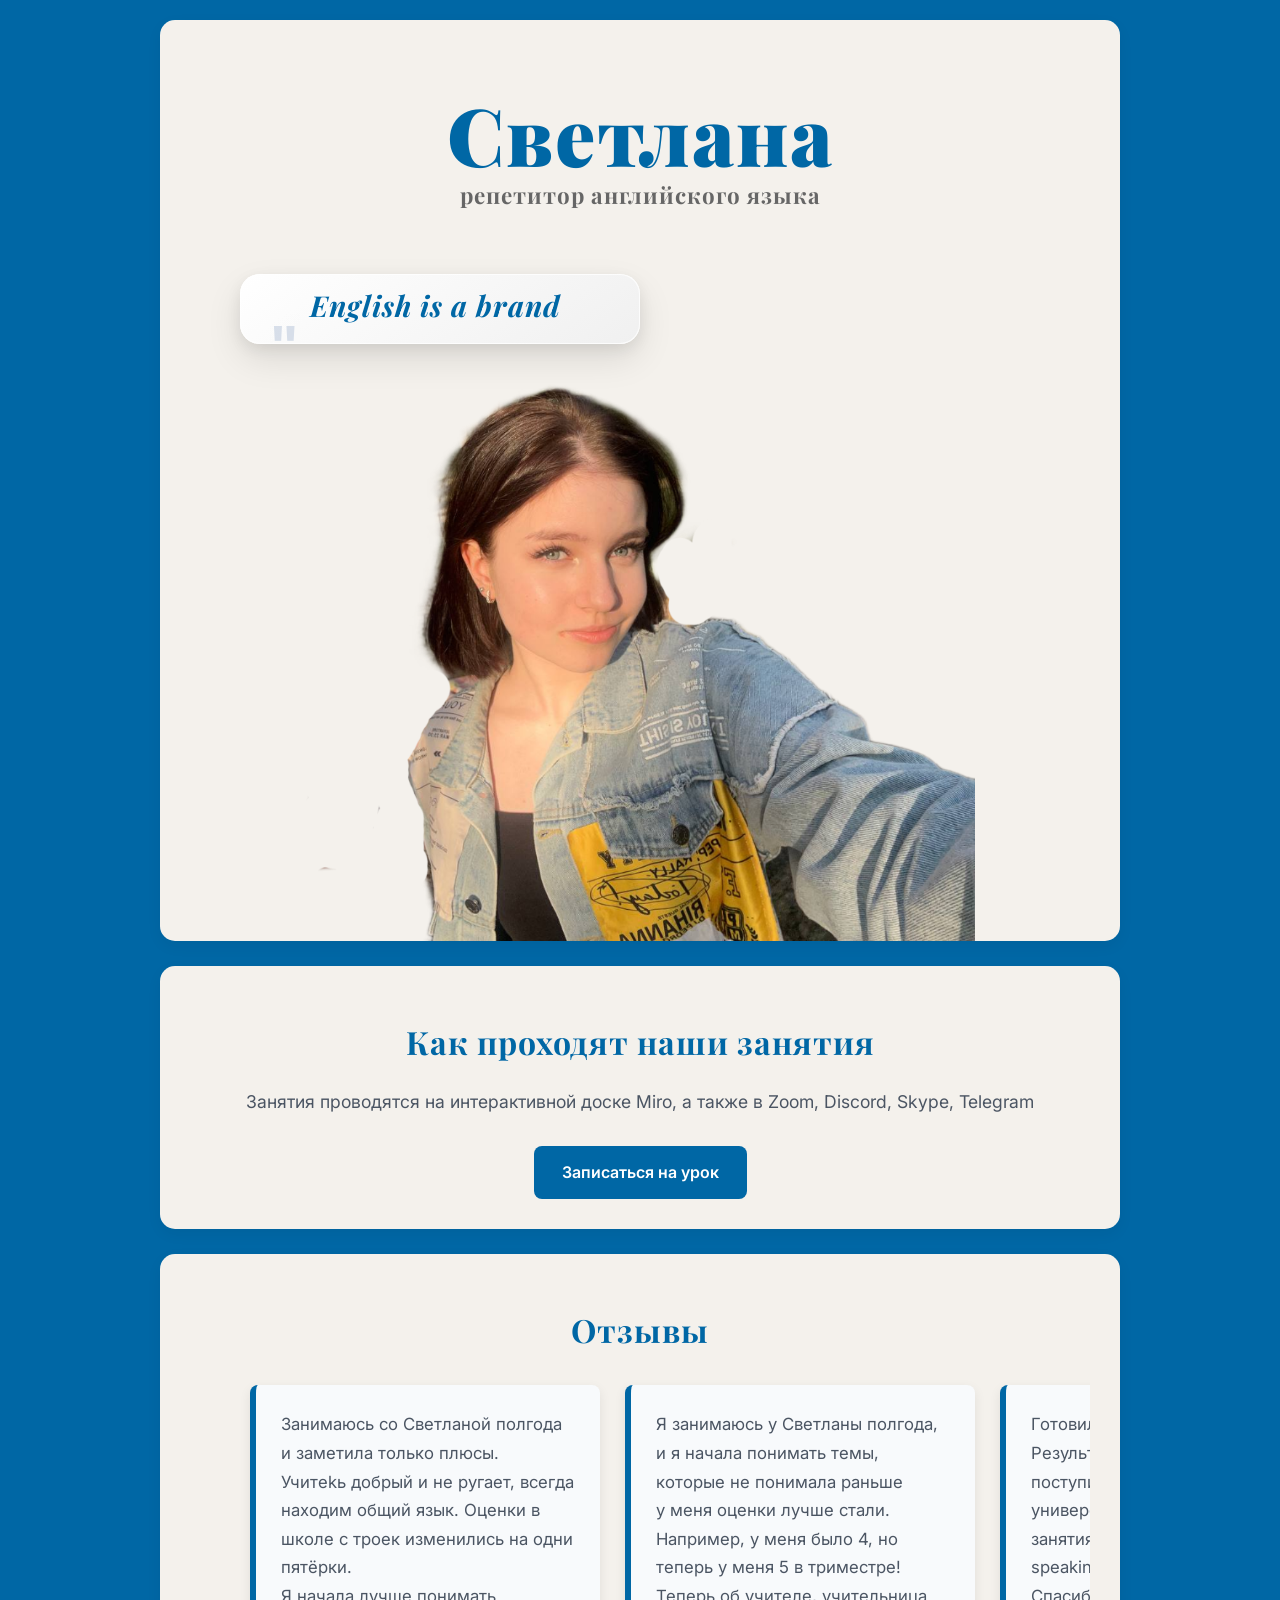
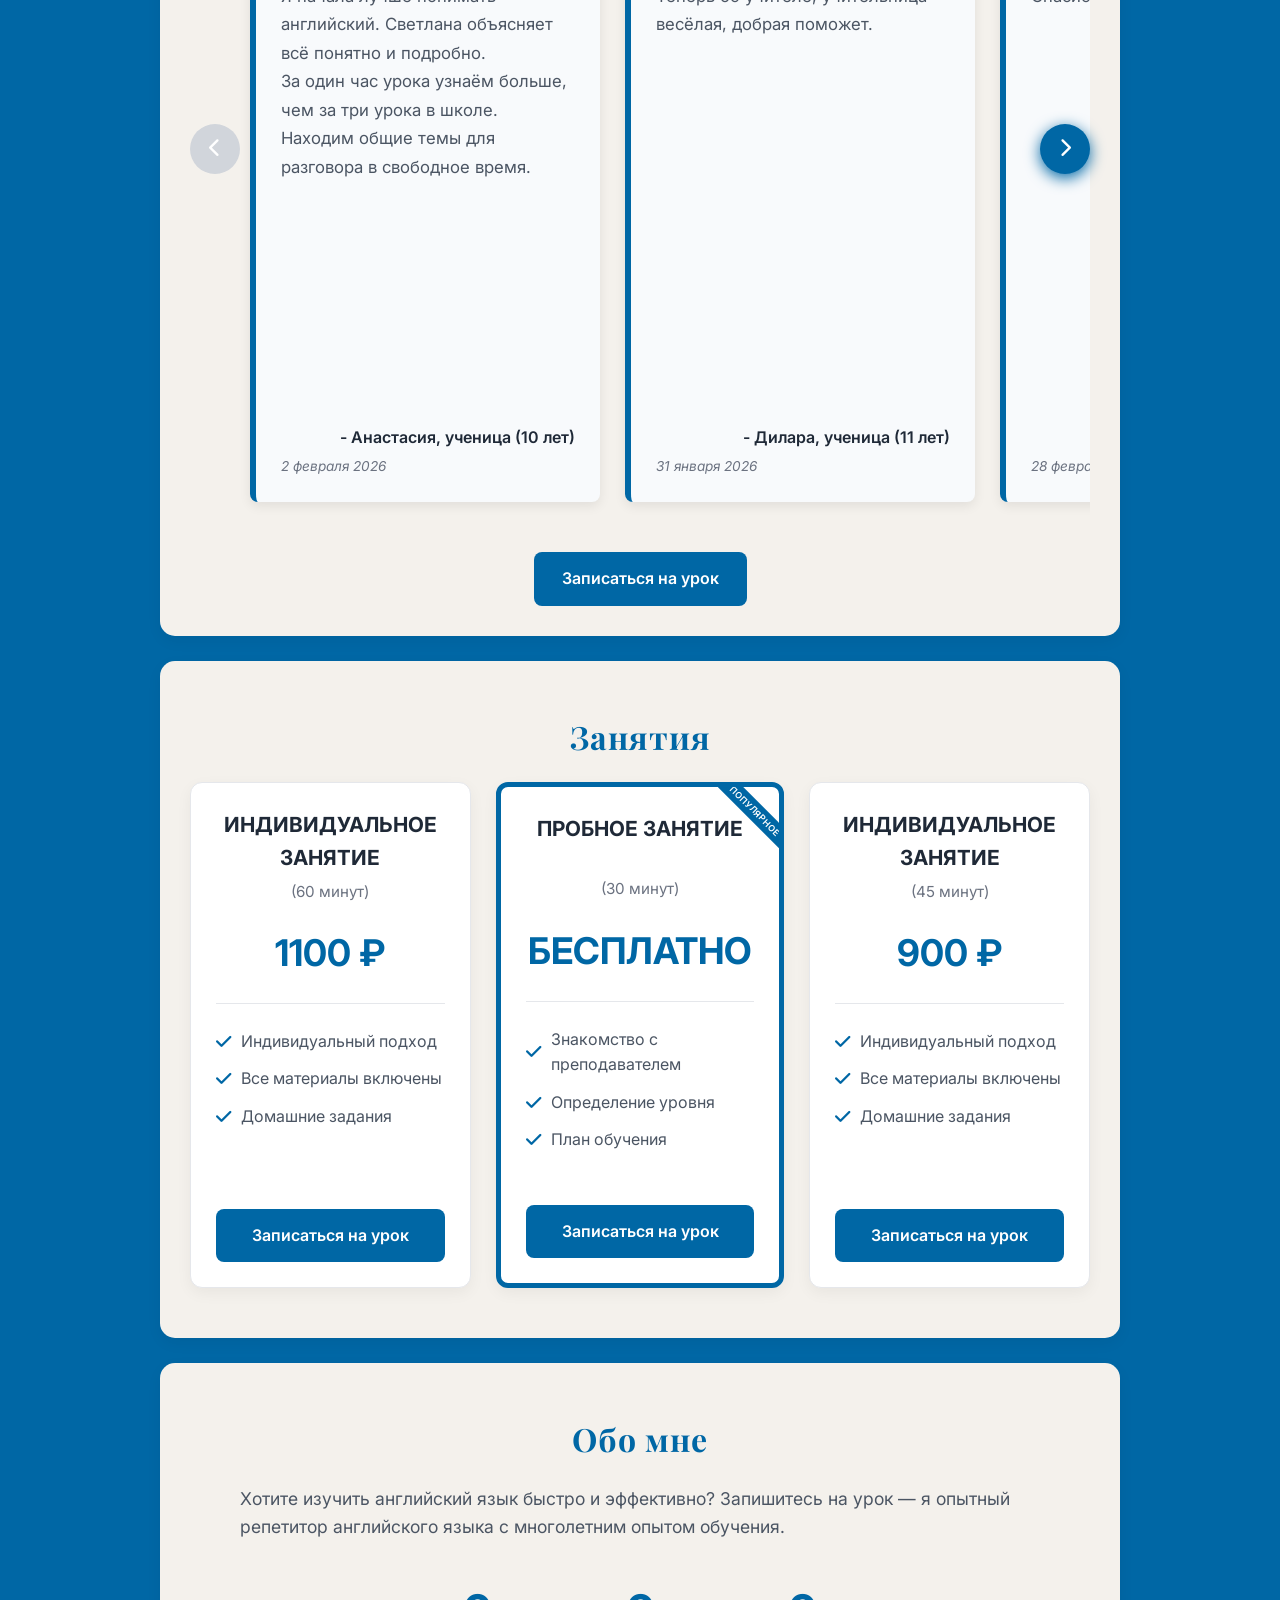
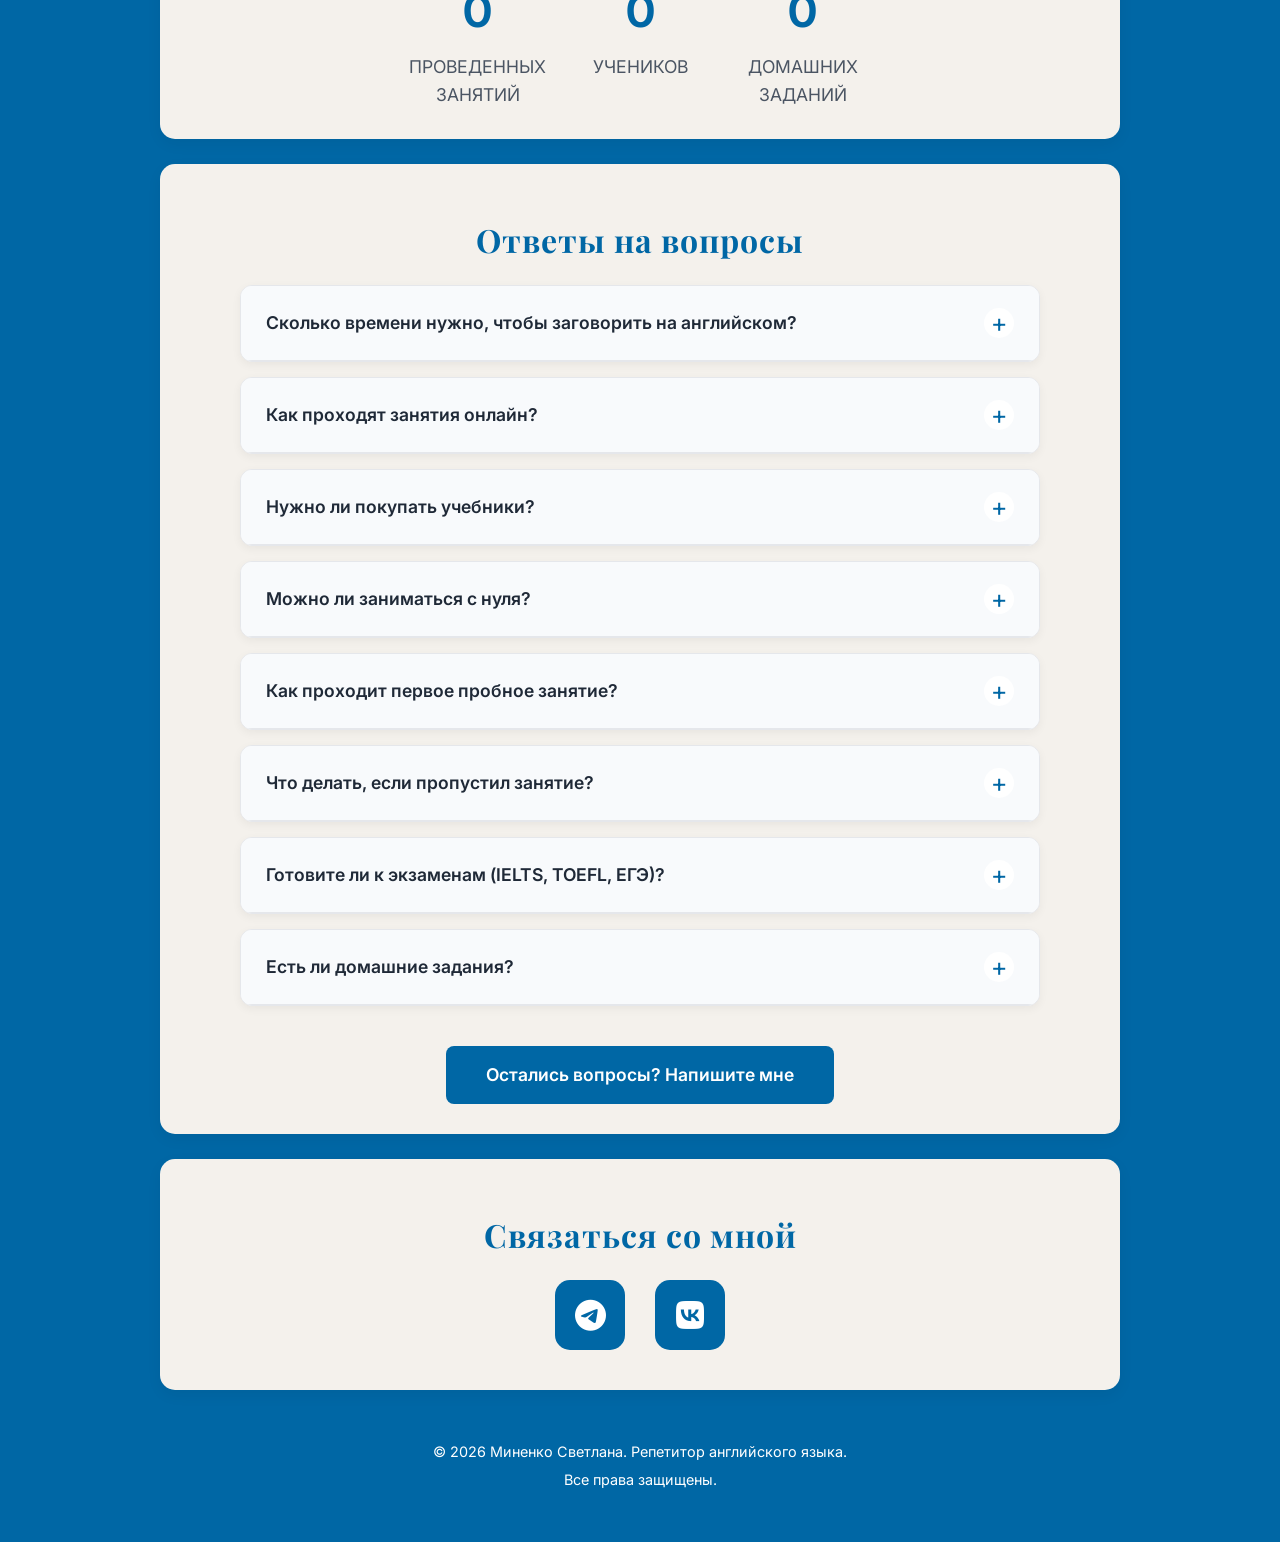
==== index.html @ b4f9d9d4 "new" ====
<!DOCTYPE html>
<html lang="ru">
<head>
    <meta charset="UTF-8">
    <meta name="viewport" content="width=device-width, initial-scale=1.0">
    <title>svetlanateacher</title>
    <link rel="stylesheet" href="Сайт.css">
    <link rel="stylesheet" href="https://cdnjs.cloudflare.com/ajax/libs/font-awesome/6.4.0/css/all.min.css">
    <link href="https://fonts.googleapis.com/css2?family=Inter:wght@300;400;500;600;700&display=swap" rel="stylesheet">
    <link rel="icon" href="favicon.jpg" type="image/jpg">
    <link rel="preconnect" href="https://fonts.googleapis.com">
    <link rel="preconnect" href="https://fonts.gstatic.com" crossorigin>
    <link href="https://fonts.googleapis.com/css2?family=Playfair+Display:wght@400;500;600;700;800;900&display=swap" rel="stylesheet">
</head>
<body>
    <div class="container">
        <!-- Хедер с заголовком и контактами -->
        <header class="header">
            <div class="section-title">
                <h1 class="logo">Светлана</h1>
                <p class="subtitle">репетитор английского языка</p>
                <div class="quote-sticker">
                    <div class="decoration">
                    <div class="quote-icon">"</div>
                    <div class="quote-content">
                        <p class="quote-text">English is a brand</p>
                </div>
            </div>
    </div>
            
            <div class="profile-section">
                <div class="hero-section">
                    <img src="teacher-photo.png" alt="Миненко Светлана - репетитор английского языка" class="hero-image">
                </div>
            </div>
        </header>

        <!-- Как проходят занятия -->
        <section class="section how-it-works">
            <h2 class="section-title">Как проходят наши занятия</h2>
            <p class="section-text">Занятия проводятся на интерактивной доске Miro, а также в Zoom, Discord, Skype, Telegram</p>
            <a href="#contact-form" class="btn btn-secondary">Записаться на урок</a>
        </section>

 <!-- Отзывы -->
<section class="section reviews">
    <h2 class="section-title">Отзывы</h2>
    
    <div class="reviews-container">
        <div class="reviews-scroll-wrapper">
            <div class="reviews-track" id="reviews-track">
                <!-- Отзыв 1 -->
                <div class="review-card">
                    <div class="review-text">
                        <p>Занимаюсь со Светланой полгода и заметила только плюсы.</p> 
                        <p>Учитеkь добрый и не ругает, всегда находим общий язык. Оценки в школе с троек изменились на одни пятёрки.</p>
                        <p>Я начала лучше понимать английский. Светлана объясняет всё понятно и подробно.</p> 
                        <p>За один час урока узнаём больше, чем за три урока в школе. Находим общие темы для разговора в свободное время.</p>
                     </div>
                    <div class="review-author">- Анастасия, ученица (10 лет)</div>
                    <div class="review-date">2 февраля 2026</div>
                </div>
                
                <!-- Отзыв 2 -->
                <div class="review-card">
                    <div class="review-text">
                        <p>Я занимаюсь у Светланы полгода, и я начала понимать темы, которые не понимала раньше</p> 
                        <p>у меня оценки лучше стали. Например, у меня было 4, но теперь у меня 5 в триместре!</p>
                        <p>Теперь об учителе, учительница весёлая, добрая поможет.</p>
                      
                    </div>
                    <div class="review-author">- Дилара, ученица (11 лет)</div>
                    <div class="review-date">31 января 2026</div>
                </div>
                
                <!-- Отзыв 3 -->
                <div class="review-card">
                    <div class="review-text">
                        <p>Готовился к IELTS с Екатериной.</p>
                        <p>Результат - 7.5 баллов! Смог поступить в зарубежный университет. Особенно помогли занятия по письменной части и speaking.</p>
                        <p>Спасибо за профессионализм!</p>
                    </div>
                    <div class="review-author">- Дмитрий, студент</div>
                    <div class="review-date">28 февраля 2023</div>
                </div>
                
                <!-- Отзыв 4 -->
                <div class="review-card">
                    <div class="review-text">
                        <p>Занимаемся всей семьей!</p>
                        <p>Мне нужен английский для работы, детям - для школы. Екатерина смогла подобрать программу для каждого из нас.</p>
                        <p>Удобный график, онлайн формат - все супер!</p>
                    </div>
                    <div class="review-author">- Ольга, менеджер</div>
                    <div class="review-date">10 мая 2023</div>
                </div>
                
                <!-- Отзыв 5 -->
                <div class="review-card">
                    <div class="review-text">
                        <p>Первым делом хотелось бы сказать  спасибо за индивидуальный подход,</p>
                        <p> дружескую обстановку на всех занятиях, творческий подход и низкую цену.😅</p>
                        <p>Светлана очень приятная, позитивная  девушка, с ней и знаниям научишься, и посмеешься местами.</p>
                        <p>Очень приятно, что ко всему относится с пониманием и спокойствием, можно договориться, обсудить, все удобно.</p>
                        <p>Я занимаюсь недолгое время, и честно скажу, очень благодарна, что за короткий период я повысила свой уровень, и это без большого напряга.</p>
                        <p>Всем рекомендую 😊</p>                        
                    </div>
                    <div class="review-author">- Варвара, ученица (12лет)</div>
                    <div class="review-date">27 января 2026</div>
                </div>
                
                <!-- Отзыв 6 -->
                <div class="review-card">
                    <div class="review-text">
                        <p>Ребенок (12 лет) занимается с большим удовольствием!</p>
                        <p>Уроки проходят в игровой форме, много интерактива. За полгода сын начал свободно говорить на простые темы.</p>
                        <p>Оценки в школе улучшились с 3 до 5!</p>
                    </div>
                    <div class="review-author">- Ирина, мама ученика</div>
                    <div class="review-date">5 июня 2023</div>
                </div>
            </div>
        </div>
        
        <!-- Кнопки навигации -->
        <button class="scroll-btn scroll-btn-left" id="scroll-left">
            <i class="fas fa-chevron-left"></i>
        </button>
        <button class="scroll-btn scroll-btn-right" id="scroll-right">
            <i class="fas fa-chevron-right"></i>
        </button>
    </div>
    <div class="reviews-button-container">
        <a href="#contact-form" class="btn btn-secondary">Записаться на урок</a>
    </div>
</section>

        <!-- Занятия -->
        <section class="section lessons">
            <h2 class="section-title">Занятия</h2>
            
            <div class="pricing-cards">
                <div class="pricing-card">
                    <div class="card-header">
                        <h3>ИНДИВИДУАЛЬНОЕ ЗАНЯТИЕ</h3>
                        <p class="duration">(60 минут)</p>
                    </div>
                    <div class="card-price">
                        <span class="price">1100 ₽</span>
                    </div>
                    <div class="card-features">
                        <p><i class="fas fa-check"></i> Индивидуальный подход</p>
                        <p><i class="fas fa-check"></i> Все материалы включены</p>
                        <p><i class="fas fa-check"></i> Домашние задания</p>
                    </div>
                    <a href="#contact-form" class="btn btn-card">Записаться на урок</a>
                </div>
                
                <div class="pricing-card highlight">
                    <div class="card-header">
                        <h3>ПРОБНОЕ ЗАНЯТИЕ</h3>
                        <p class="duration1">(30 минут)</p>
                    </div>
                    <div class="card-price">
                        <span class="price">БЕСПЛАТНО</span>
                    </div>
                    <div class="card-features">
                        <p><i class="fas fa-check"></i> Знакомство с преподавателем</p>
                        <p><i class="fas fa-check"></i> Определение уровня</p>
                        <p><i class="fas fa-check"></i> План обучения</p>
                    </div>
                    <a href="#contact-form" class="btn btn-card">Записаться на урок</a>
                </div>
                
                <div class="pricing-card">
                    <div class="card-header">
                        <h3>ИНДИВИДУАЛЬНОЕ ЗАНЯТИЕ</h3>
                        <p class="duration">(45 минут)</p>
                    </div>
                    <div class="card-price">
                        <span class="price">900 ₽</span>
                    </div>
                    <div class="card-features">
                        <p><i class="fas fa-check"></i> Индивидуальный подход</p>
                        <p><i class="fas fa-check"></i> Все материалы включены</p>
                        <p><i class="fas fa-check"></i> Домашние задания</p>
                    </div>
                    <a href="#contact-form" class="btn btn-card">Записаться на урок</a>
                </div>
            </div>
        </section>

        <!-- О себе -->
        <section class="section about">
            <h2 class="section-title">Обо мне</h2>
            <p class="about-text">
                Хотите изучить английский язык быстро и эффективно? Запишитесь на урок — я опытный репетитор английского языка с многолетним опытом обучения.
            </p>
            <div class="stats">
                <div class="stat-item">
                    <span class="stat-number" id="lessons-count">0</span>
                    <span class="stat-label">ПРОВЕДЕННЫХ ЗАНЯТИЙ</span>
                </div>
                <div class="stat-item">
                    <span class="stat-number" id="students-count">0</span>
                    <span class="stat-label">УЧЕНИКОВ</span>
                </div>
                <div class="stat-item">
                    <span class="stat-number" id="homeworks-count">0</span>
                    <span class="stat-label">ДОМАШНИХ ЗАДАНИЙ</span>
                </div>
            </div>
        </section>

         <!-- Ответы на вопросы -->
<section class="section faq" id="faq">
    <h2 class="section-title">Ответы на вопросы</h2>
    
    <div class="faq-container">
        <!-- Вопрос 1 -->
        <div class="faq-item">
            <div class="faq-question">
                <h3>Сколько времени нужно, чтобы заговорить на английском?</h3>
                <span class="faq-icon">+</span>
            </div>
            <div class="faq-answer">
                <p>Все зависит от начального уровня и интенсивности занятий. В среднем, при занятиях 2-3 раза в неделю:</p>
                <ul>
                    <li>Для уровня А1 (с нуля) до А2 (базовый) - 3-4 месяца</li>
                    <li>Для уровня А2 до В1 (средний) - 4-6 месяцев</li>
                    <li>Для уровня В1 до В2 (выше среднего) - 6-8 месяцев</li>
                </ul>
                <p>Первые результаты вы заметите уже через месяц регулярных занятий.</p>
            </div>
        </div>
        
        <!-- Вопрос 2 -->
        <div class="faq-item">
            <div class="faq-question">
                <h3>Как проходят занятия онлайн?</h3>
                <span class="faq-icon">+</span>
            </div>
            <div class="faq-answer">
                <p>Занятия проходят в удобном для вас формате:</p>
                <ul>
                    <li>Используем Zoom, Skype, Discord или Telegram</li>
                    <li>Работаем на интерактивной доске Miro</li>
                    <li>Используем современные учебные материалы</li>
                    <li>Все материалы предоставляются бесплатно</li>
                    <li>Запись урока высылается после занятия</li>
                </ul>
            </div>
        </div>
        
        <!-- Вопрос 3 -->
        <div class="faq-item">
            <div class="faq-question">
                <h3>Нужно ли покупать учебники?</h3>
                <span class="faq-icon">+</span>
            </div>
            <div class="faq-answer">
                <p>Нет, все учебные материалы предоставляются бесплатно в электронном виде. Я использую:</p>
                <ul>
                    <li>Официальные учебники Cambridge, Oxford, Pearson</li>
                    <li>Аутентичные материалы (статьи, видео, подкасты)</li>
                    <li>Интерактивные упражнения и тесты</li>
                    <li>Собственные разработки и методики</li>
                </ul>
            </div>
        </div>
        
        <!-- Вопрос 4 -->
        <div class="faq-item">
            <div class="faq-question">
                <h3>Можно ли заниматься с нуля?</h3>
                <span class="faq-icon">+</span>
            </div>
            <div class="faq-answer">
                <p>Конечно! Я специализируюсь на обучении с нуля и имею успешный опыт работы с учениками, которые никогда не изучали английский.</p>
                <p>Программа для начинающих включает:</p>
                <ul>
                    <li>Освоение алфавита и правил чтения</li>
                    <li>Базовую грамматику (времена, конструкции)</li>
                    <li>Необходимую лексику (500+ слов за первый месяц)</li>
                    <li>Постановку произношения</li>
                    <li>Простые диалоги и ситуации общения</li>
                </ul>
            </div>
        </div>
        
        <!-- Вопрос 5 -->
        <div class="faq-item">
            <div class="faq-question">
                <h3>Как проходит первое пробное занятие?</h3>
                <span class="faq-icon">+</span>
            </div>
            <div class="faq-answer">
                <p>Пробное занятие (30 минут) бесплатно и включает:</p>
                <ul>
                    <li>Знакомство и определение целей обучения</li>
                    <li>Тестирование текущего уровня языка</li>
                    <li>Пробный мини-урок по выбранной теме</li>
                    <li>Обсуждение формата и графика занятий</li>
                    <li>Разработку индивидуального плана обучения</li>
                </ul>
                <p>После пробного урока вы получаете детальные рекомендации и можете принять решение о продолжении занятий.</p>
            </div>
        </div>
        
        <!-- Вопрос 6 -->
        <div class="faq-item">
            <div class="faq-question">
                <h3>Что делать, если пропустил занятие?</h3>
                <span class="faq-icon">+</span>
            </div>
            <div class="faq-answer">
                <p>Я понимаю, что ситуации бывают разные, поэтому:</p>
                <ul>
                    <li>Предупредите об отмене за 24 часа - перенос бесплатно</li>
                    <li>При болезни или форс-мажоре - перенос в любое время</li>
                    <li>Если не предупредили - занятие считается проведенным</li>
                    <li>Все пропущенные материалы высылаю для самостоятельной работы</li>
                    <li>Можно наверстать тему на следующем занятии</li>
                </ul>
                <p>Гибкий график позволяет подобрать удобное время для переноса.</p>
            </div>
        </div>
        
        <!-- Вопрос 7 -->
        <div class="faq-item">
            <div class="faq-question">
                <h3>Готовите ли к экзаменам (IELTS, TOEFL, ЕГЭ)?</h3>
                <span class="faq-icon">+</span>
            </div>
            <div class="faq-answer">
                <p>Да, я готовлю к следующим экзаменам:</p>
                <ul>
                    <li><strong>IELTS</strong> - Academic и General Training</li>
                    <li><strong>TOEFL</strong> - все секции экзамена</li>
                    <li><strong>ЕГЭ по английскому</strong> - полная подготовка</li>
                    <li><strong>ОГЭ по английскому</strong> - для школьников</li>
                    <li><strong>Cambridge Exams</strong> (FCE, CAE, CPE)</li>
                </ul>
                <p>Подготовка включает: изучение формата экзамена, стратегии выполнения заданий, практические тесты, работу над слабыми местами.</p>
            </div>
        </div>
        
        <!-- Вопрос 8 -->
        <div class="faq-item">
            <div class="faq-question">
                <h3>Есть ли домашние задания?</h3>
                <span class="faq-icon">+</span>
            </div>
            <div class="faq-answer">
                <p>Да, домашние задания - важная часть обучения. Они:</p>
                <ul>
                    <li>Закрепляют материал урока</li>
                    <li>Развивают навыки самостоятельной работы</li>
                    <li>Позволяют двигаться быстрее</li>
                    <li>Индивидуально подбираются под ваш уровень</li>
                </ul>
                <p>Объем домашнего задания зависит от вашей загруженности (обычно 30-60 минут между занятиями). Я проверяю все задания и даю детальную обратную связь.</p>
            </div>
        </div>
    </div>
    
    <div class="faq-button-container">
        <a href="#contact-form" class="btn btn-secondary">Остались вопросы? Напишите мне</a>
    </div>
</section>

        <!-- Контактная форма -->
        <section class="section contact-form" id="contact-form">
            <h2 class="section-title">Связаться со мной</h2>
            <div class="social-links">
                <a href="https://t.me/SM_English_bot" class="social-link tg-square" target="_blank">
                     <div class="icon-wrapper">
                    <i class="fab fa-telegram"></i>
                    </div>
                </a>
                <!-- ВКонтакте -->
        <a href="https://vk.ru/minenko_sv" class="social-link vk-square" target="_blank">
            <div class="icon-wrapper">
                <i class="fab fa-vk"></i>
            </div>
        </a>
            </div>
            
        </section>

       

        <!-- Футер -->
        <footer class="footer">
            <p>© 2026 Миненко Светлана. Репетитор английского языка.</p>
            <p>Все права защищены.</p>
        </footer>
    </div>

    <!-- Скрипты -->
    <script src="Сайт.js"></script>
</body>
</html>
---- Сайт.css ----
/* Общие стили */

* {
    margin: 0;
    padding: 0;
    box-sizing: border-box;
}
 

body {
    font-family: 'Inter', sans-serif;
    background-color: #0067a5;
    color: #333;
    line-height: 1.6;
}

.container {
    max-width: 1000px;
    margin: 0 auto;
    padding: 20px;
}


/* Хедер */
.header {
    background-color: #f4f1ec;
    border-radius: 15px;
    padding: 30px;
    margin-bottom: 25px;
    box-shadow: 0 5px 15px rgba(0, 0, 0, 0.05);
    animation: fadeIn 1s ease;
}

.logo-section {
    text-align: center;
    margin-bottom: 30px;
}

.logo {
    font-size: 5rem;
    font-weight: 900;
    color: #0067a5;
    letter-spacing: 2px;
    margin-bottom: -20px;
    font-family: 'Playfair Display', serif;
}

.subtitle {
    font-size: 1.4rem;
    color: #666;
    margin-bottom: 60px;
    font-family: 'Playfair Display', serif;
}


.hero-section {
  margin: 0 -15px; /* компенсируем отступы контейнера */
   margin-bottom: -50px;
}

.hero-image {
  width: 100%;
  display: block;
}

/* Мобильная версия */
@media (max-width: 768px) {
  .hero-image {
    height: 50vh;
    object-fit: cover;
  }
  
  .hero-section {
    margin: 0 calc(-50vw - 20% ); /* расширяем за пределы контейнера */
    width: 75vw;
     margin-bottom: -25px;
  }
}
.profile-section {
    display: flex;
    justify-content: center;
    align-items: center;
    gap: 25px;
    flex-wrap: wrap;
    margin-top: -100px;
}

.profile-img {
    width: 500px;
    height: 500px;

}

.profile-img img {
    width: 100%;
    height: 100%;
    object-fit: cover;
    object-position: center;
    /* Убрали transition и transform */
}

.profile-info h2 {
    display: flex;
    justify-content: center;
    font-size: 1.8rem;
    margin-bottom: 8px;
    color: #1f2937;
}

.profile-info p {
    display: flex;
    justify-content: center;
    color: #666;
    margin-bottom: 20px;
}

/* Кнопки */
.btn {
    display: inline-block;
    padding: 14px 28px;
    border-radius: 8px;
    text-decoration: none;
    font-weight: 600;
    text-align: center;
    cursor: pointer;
    transition: all 0.3s ease;
    border: none;
    font-size: 1rem;
}

.btn-primary {
    background-color: #0067a5;
    color: white;
}

.btn-primary:hover {
    background-color: #0067a5;
    transform: translateY(-3px);
    box-shadow: 0 5px 15px #0067a5;
}

.btn-secondary {
    background-color: #0067a5;
    color: white;
}

.btn-secondary:hover {
    background-color: #0067a5;
    transform: translateY(-3px);
    box-shadow: 0 5px 15px #0067a5;
}

.btn-card {
    background-color: #0067a5;
    color: white;
    width: 100%;
    margin-top: 20px;
}

.btn-card:hover {
    background-color: #0067a5;
}

/* Секции */
.section {
    background-color: #f4f1ec;
    border-radius: 15px;
    padding: 30px;
    margin-bottom: 25px;
    box-shadow: 0 5px 15px rgba(0, 0, 0, 0.05);
    animation: fadeInUp 0.8s ease;
}

.section-title {
    font-size: 1.8rem;
    color: #1f2937;
    margin-top: 10px;
    margin-bottom: 30px;
    text-align: center;
}

.section-text {
    font-size: 1.1rem;
    color: #4b5563;
    margin-bottom: 30px;
    text-align: center;
}

/* Как проходят занятия */
.how-it-works {
    text-align: center;
}

/* Отзывы */
.review-card {
    background-color: #f8fafc;
    border-left: 4px solid #0067a5;
    padding: 25px;
    border-radius: 8px;
    margin-bottom: 25px;
}

.review-text {
    font-size: 1.05rem;
    color: #ffffff;
    line-height: 1.8;
    margin-bottom: 15px;
}

.review-author {
    font-weight: 600;
    color: #1f2937;
    text-align: right;
}

/* Занятия */
.pricing-cards {
    display: flex;
    flex-wrap: wrap;
    gap: 25px;
    justify-content: center;
    margin-bottom: 20px;
}

.pricing-card {
    flex: 1;
    min-width: 250px;
    background-color: #fff;
    border-radius: 12px;
    padding: 25px;
    box-shadow: 0 5px 15px rgba(0, 0, 0, 0.05);
    border: 1px solid #e5e7eb;
    transition: all 0.3s ease;
    display: flex;
    flex-direction: column;
}

.pricing-card:hover {
    transform: translateY(-10px);
    box-shadow: 0 15px 30px rgba(0, 0, 0, 0.1);
}

.pricing-card.highlight {
    border: 5px solid #0067a5;
    position: relative;
    overflow: hidden;
}

.pricing-card.highlight::before {
    content: "ПОПУЛЯРНОЕ";
    position: absolute;
    top: 15px;
    right: -28px;
    background-color: #0067a5;
    color: white;
    padding: 2px 20px;
    font-size: 0.55rem;
    font-weight: 600;
    transform: rotate(45deg);
}

.card-header {
    margin-bottom: 20px;
    text-align: center;
}

.card-header h3 {
    font-size: 1.3rem;
    color: #1f2937;
    margin-bottom: 5px;
}

.duration {
    color: #6b7280;
    font-size: 0.95rem;
}
.duration1 {
    color: #6b7280;
    font-size: 0.95rem;
    margin-top: 32px;
}

.card-price {
    text-align: center;
    margin-bottom: 25px;
    padding-bottom: 20px;
    border-bottom: 1px solid #e5e7eb;
}

.price {
    text-align: center;
    font-size: 2.3rem;
    font-weight: 700;
    color: #0067a5;
}

.card-features {
    flex: 1;
    margin-bottom: 20px;
}

.card-features p {
    margin-bottom: 12px;
    color: #4b5563;
    display: flex;
    align-items: center;
}

.card-features i {
    color: #0067a5;
    margin-right: 10px;
    font-size: 1.1rem;
    
}

/* О себе */
/* Стили для секции "Обо мне" - исправляем проблему с прокруткой */
.about {
    transition: transform 0.3s ease, box-shadow 0.3s ease;
    cursor: pointer;
    position: relative;
    z-index: 1;
    /* Убираем возможные проблемы с touch-событиями */
    touch-action: pan-y pinch-zoom;
    -webkit-overflow-scrolling: touch;
}

/* После анимации секция должна оставаться интерактивной */
.about.animated {
    pointer-events: all !important;
}

/* Подсказка для мобильных */
.mobile-hint {
    text-align: center;
    margin-top: 15px;
    padding: 12px;
    background-color: #FFFEE4(163, 8, 8);
    border-radius: 8px;
    color: #0067a5;
    font-size: 0.9rem;
    animation: pulse 2s infinite;
    cursor: pointer;
    border: 1px dashed #0067a5;
    position: relative;
    z-index: 2;
}

/* Убедимся, что контент внутри секции не блокирует события */
.about .stats,
.about .about-text,
.about .section-title {
    pointer-events: none; /* Содержимое не блокирует события */
}

/* Но кнопки и интерактивные элементы должны работать */
.about .btn,
.about .mobile-hint {
    pointer-events: auto;
}

.about-text {
    font-size: 1.1rem;
    color: #4b5563;
    margin-bottom: 35px;
    max-width: 800px;
    margin-left: auto;
    margin-right: auto;
}

.stats {
    display: flex;
    justify-content: center;
    flex-wrap: wrap;
    gap: 40px;
}

.stat-item {
    display: flex;
    flex-direction: column;
    align-items: center;
}

.stat-number {
    font-size: 2.8rem;
    font-weight: 700;
    color: #0067a5;
    margin-bottom: 5px;
}

.stat-label {
    font-size: 1.1rem;
    color: #4b5563;
    text-align: center;
    max-width: 150px;
}


/* Раздел "Ответы на вопросы" */
.faq-container {
    max-width: 800px;
    margin: 0 auto;
}

.faq-item {
    background-color: white;
    border-radius: 12px;
    margin-bottom: 15px;
    overflow: hidden;
    box-shadow: 0 3px 10px rgba(0, 0, 0, 0.05);
    border: 1px solid #e5e7eb;
    transition: all 0.3s ease;
}

.faq-item:hover {
    box-shadow: 0 5px 15px rgba(0, 0, 0, 0.08);
}

.faq-question {
    padding: 22px 25px;
    cursor: pointer;
    display: flex;
    justify-content: space-between;
    align-items: center;
    background-color: #f8fafc;
    border-bottom: 1px solid #e5e7eb;
    transition: all 0.3s ease;
}

.faq-question:hover {
    background-color: #f1f5f9;
}

.faq-question h3 {
    font-size: 1.1rem;
    font-weight: 600;
    color: #1f2937;
    margin: 0;
    flex: 1;
    padding-right: 20px;
}

.faq-icon {
    font-size: 1.6rem;
    font-weight: 400;
    color: #0067a5;
    width: 30px;
    height: 30px;
    display: flex;
    align-items: center;
    justify-content: center;
    border-radius: 50%;
    background-color: white;
    transition: all 0.3s ease;
}

.faq-item.active .faq-icon {
    transform: rotate(360deg);
    background-color: #0067a5;
    color: white;
}

.faq-answer {
    padding: 0;
    max-height: 0;
    overflow: hidden;
    transition: all 0.4s ease;
}

.faq-item.active .faq-answer {
    padding: 25px;
    max-height: 1000px;
}

.faq-answer p {
    color: #4b5563;
    line-height: 1.6;
    margin-bottom: 15px;
}

.faq-answer ul {
    color: #4b5563;
    line-height: 1.6;
    margin-bottom: 20px;
    padding-left: 20px;
}

.faq-answer li {
    margin-bottom: 8px;
    position: relative;
    padding-left: 10px;
}

.faq-answer li:before {
    content: "•";
    color: #0067a5;
    font-weight: bold;
    position: absolute;
    left: -10px;
}

.faq-answer strong {
    color: #1f2937;
}

.faq-button-container {
    text-align: center;
    margin-top: 40px;
}

.faq-button-container .btn {
    padding: 15px 40px;
    font-size: 1.1rem;
}

/* Адаптивность */
@media (max-width: 768px) {
    .faq-question {
        padding: 18px 20px;
    }
    
    .faq-question h3 {
        font-size: 1rem;
    }
    
    .faq-item.active .faq-answer {
        padding: 20px;
    }
    
    .faq-icon {
        width: 26px;
        height: 26px;
        font-size: 1.3rem;
    }
}

@media (max-width: 480px) {
    .faq-question {
        padding: 15px;
    }
    
    .faq-question h3 {
        font-size: 0.95rem;
    }
    
    .faq-item.active .faq-answer {
        padding: 15px;
    }
    
    .faq-answer p, .faq-answer li {
        font-size: 0.95rem;
    }
}


/* Контактная форма */
.contact-methods {
    display: flex;
    justify-content: center;
    gap: 20px;
    margin-bottom: 40px;
    flex-wrap: wrap;
}

.contact-link {
    display: flex;
    align-items: center;
    gap: 12px;
    padding: 15px 25px;
    border-radius: 8px;
    text-decoration: none;
    font-weight: 600;
    transition: all 0.3s ease;
}

.telegram {
    background-color: #0088cc;
    color: white;
}


/* Стили для кнопки ВКонтакте */
.contact-link.vk {
    background-color: #4C75A3; /* Официальный синий цвет VK */
    color: white;
}

.contact-link.vk .icon-circle {
    color:  white;
    background-color: #4C75A3;
    
}

.contact-link.vk:hover {
        transform: translateY(-5px);
}

.contact-link.vk:hover .icon-circle {
    transform: scale(1.1);
}



.contact-link:hover {
    transform: translateY(-5px);

}

.contact-link i {
    font-size: 1.5rem;
}

.form-container {
    max-width: 600px;
    margin: 0 auto;
}

.form-title {
    text-align: center;
    margin-bottom: 25px;
    color: #4b5563;
    font-size: 1.1rem;
}

.form-group {
    margin-bottom: 20px;
}

.form-group input,
.form-group select,
.form-group textarea {
    width: 100%;
    padding: 15px;
    border: 1px solid #d1d5db;
    border-radius: 8px;
    font-family: 'Inter', sans-serif;
    font-size: 1rem;
    transition: all 0.3s ease;
}

.form-group input:focus,
.form-group select:focus,
.form-group textarea:focus {
    outline: none;
    border-color: #1a56db;
    box-shadow: 0 0 0 3px rgba(26, 86, 219, 0.1);
}

.form-message {
    margin-top: 20px;
    padding: 15px;
    border-radius: 8px;
    text-align: center;
    font-weight: 600;
    display: none;
}

.form-message.success {
    background-color: #d1fae5;
    color: #065f46;
    display: block;
}

.form-message.error {
    background-color: #fee2e2;
    color: #0067a5;
    display: block;
}

/* Контейнер для социальных ссылок */
.social-links {
    display: flex;
    justify-content: center;
    gap: 0px;
    flex-wrap: wrap;
    margin: 0px 0;
}

/* Базовая стилизация квадратных ссылок */
.social-link {
    display: flex;
    flex-direction: column;
    align-items: center;
    text-decoration: none;
    width: 120px;
    transition: all 0.3s ease;
     margin: 0 -10px;
}

/* Квадратный контейнер для иконки */
.icon-wrapper {
    width: 70px;
    height: 70px;
    border-radius: 15px; /* Можно сделать 0px для острых углов */
    display: flex;
    align-items: center;
    justify-content: center;
    margin-bottom: 10px;
    transition: all 0.3s ease;
}

/* Размер и цвет иконок */
.icon-wrapper i {
    font-size: 32px;
    color: white;
}



/* Цвета фона для каждой иконки */
.tg-square .icon-wrapper {
    background-color: #0067a5; /* Синий Telegram */
}

.vk-square .icon-wrapper {
    background-color: #0067a5; /* Синий VK */
}



/* Эффекты при наведении */
.social-link:hover {
    transform: translateY(-5px);
}

.social-link:hover .icon-wrapper {
    transform: scale(1.1);
    box-shadow: 0 8px 20px rgba(0, 0, 0, 0.2);
}

/* Изменение цвета фона при наведении */
.tg-square:hover .icon-wrapper {
    background-color: #0077b5; /* Темнее */
}

.vk-square:hover .icon-wrapper {
    background-color: #3a5f8a; /* Темнее */
}


/* Футер */
.footer {
    text-align: center;
    padding: 25px 0;
    color: #ffffff;
    font-size: 0.9rem;
}

.footer p {
    margin-bottom: 5px;
}

/* Анимации */
@keyframes fadeIn {
    from { opacity: 0; }
    to { opacity: 1; }
}

@keyframes fadeInUp {
    from {
        opacity: 0;
        transform: translateY(20px);
    }
    to {
        opacity: 1;
        transform: translateY(0);
    }
}

@keyframes countUp {
    from { transform: translateY(10px); opacity: 0; }
    to { transform: translateY(0); opacity: 1; }
}

/* Адаптивность */
@media (max-width: 768px) {
    .container {
        padding: 15px;
    }
    
    .header, .section {
        padding: 25px 20px;
    }
    
    .logo {
    font-family: 'Playfair Display', serif; /* Шрифт для телефонов */
    font-size: 5rem;
    font-weight: 900;
    margin-bottom: 10px;
    }
    
    .profile-section {
        flex-direction: column;
        text-align: center;
    }
    
    .profile-info {
        min-width: auto;
    }
    
    .pricing-cards {
        flex-direction: column;
    }
    
    .pricing-card {
        min-width: auto;
    }
    
    .stats {
        flex-direction: column;
        gap: 30px;
    }
    
    .contact-methods {
        flex-direction: column;
        align-items: center;
    }
    
    .contact-link {
        width: 100%;
        max-width: 300px;
        justify-content: center;
    }
}

@media (max-width: 480px) {
    .logo {
    font-family: 'Playfair Display', serif; /* Шрифт для телефонов */
    font-size: 4rem;
    font-weight: 900;
    margin-bottom: 5px;
    }
    
    .profile-img {
        width: 100px;
        height: 100px;
        font-size: 2.8rem;
    }
    
    .profile-info h2 {
        font-size: 1.5rem;
    }
    
    .section-title {
        font-size: 1.5rem;
    }
    
    .stat-number {
        font-size: 2.2rem;
    }
}
/* Стили для карусели отзывов */
.reviews-container {
    position: relative;
    margin-bottom: 30px;
}

.reviews-scroll-wrapper {
    overflow-x: hidden; /* Убираем скроллбар */
    overflow-y: hidden;
    padding: 10px 60px; /* Добавляем отступы для стрелок */
}

.reviews-track {
    display: flex;
    gap: 25px;
    transition: transform 0.5s ease; /* Для плавной анимации */
}

.review-card {
    flex: 0 0 auto;
    width: 350px;
    min-height: 280px;
    background-color: #f8fafc;
    border-left: 6px solid #0067a5;
    padding: 25px;
    border-radius: 8px;
    margin-bottom: 10px;
    display: flex;
    flex-direction: column;
    justify-content: space-between;
    box-shadow: 0 4px 12px rgba(0, 0, 0, 0.08);
    transition: transform 0.3s ease, box-shadow 0.3s ease;
}

.review-card:hover {
    transform: translateY(-5px);
    box-shadow: 0 8px 20px rgba(0, 0, 0, 0.12);
}

.review-text {
    font-size: 1.05rem;
    color: #4b5563;
    line-height: 1.7;
    margin-bottom: 15px;
    flex-grow: 1;
}

.review-author {
    font-weight: 600;
    color: #1f2937;
    margin-bottom: 5px;
}

.review-date {
    font-size: 0.85rem;
    color: #6b7280;
    font-style: italic;
}

/* Кнопки навигации */
.scroll-btn {
    position: absolute;
    top: 50%;
    transform: translateY(-50%);
    width: 50px;
    height: 50px;
    background-color: #0067a5;
    color: white;
    border: none;
    border-radius: 50%;
    cursor: pointer;
    display: flex;
    align-items: center;
    justify-content: center;
    font-size: 1.5rem;
    z-index: 10;
    transition: all 0.3s ease;
    box-shadow: 0 4px 15px #0067a5;
}

.scroll-btn:hover {
    background-color: #0067a5;
    transform: translateY(-50%) scale(1.1);
    box-shadow: 0 6px 20px #0067a5;
}

.scroll-btn:active {
    transform: translateY(-50%) scale(0.95);
}

.scroll-btn-left {
    left: 0;
}

.scroll-btn-right {
    right: 0;
}

.scroll-btn i {
    font-size: 1.2rem;
}

/* Стили для отключенных кнопок */
.scroll-btn.disabled {
    background-color: #d1d5db;
    cursor: not-allowed;
    box-shadow: none;
}

.scroll-btn.disabled:hover {
    transform: translateY(-50%);
    background-color: #d1d5db;
}

/* Адаптивность для мобильных устройств */
@media (max-width: 768px) {
    .review-card {
        width: 300px;
        min-height: 260px;
    }
    
    .reviews-scroll-wrapper {
        padding: 10px 50px;
    }
    
    .scroll-btn {
        width: 45px;
        height: 45px;
        font-size: 1.3rem;
    }
}

@media (max-width: 480px) {
    .review-card {
        width: 280px;
        min-height: 250px;
        padding: 20px;
    }
    
    .reviews-scroll-wrapper {
        padding: 10px 45px;
    }
    
    .scroll-btn {
        width: 40px;
        height: 40px;
        font-size: 1.1rem;
    }
}
.reviews-button-container {
    text-align: center;
    margin-top: 30px;
}


.section-title {
    font-family: 'Playfair Display', serif; /* Шрифт для телефонов */
    font-size: 1.8rem;
    font-weight: 700;
    color: #0067a5;
    text-align: center;
    margin: 20px 0;
}

/* Стиль для КОМПЬЮТЕРОВ (ширина экрана ≥ 769px) */
@media (min-width: 769px) {
    .section-title {
        font-family: 'Playfair Display', serif;  /* Шрифт для компьютера */
        font-size: 2rem;
        letter-spacing: 1px;
        color: #0067a5;
    }
}

/* Улучшения для свайпа */
.reviews-track {
    cursor: grab;
    user-select: none; /* Предотвращает выделение текста при свайпе */
}

.reviews-track:active {
    cursor: grabbing;
}

/* Эффект при драге */
.reviews-track.dragging {
    transition: none;
}

/* Индикатор свайпа (опционально) */
.swipe-hint {
    text-align: center;
    color: #6b7280;
    font-size: 0.9rem;
    margin-top: 10px;
    display: flex;
    align-items: center;
    justify-content: center;
    gap: 8px;
}

.swipe-hint i {
    color: #0067a5;
    animation: swipe-hint 2s infinite;
}

@keyframes swipe-hint {
    0%, 100% { transform: translateX(0); }
    50% { transform: translateX(10px); }
}

/* Для мобильных показываем подсказку */
@media (max-width: 768px) {
    .swipe-hint {
        display: flex;
    }
}

/* Для десктопов скрываем */
@media (min-width: 769px) {
    .swipe-hint {
        display: none;
    }
}



/*Стикер и адаптация*/
.quote-sticker {
    background: linear-gradient(145deg, #ffffff, #f0f0f0);
    border-radius: 20px;
    padding: 35px 35px;
    max-width: 400px;
    width: 100%;
    box-shadow: 
        0 15px 35px rgba(0, 0, 0, 0.1),
        0 5px 15px rgba(0, 0, 0, 0.07),
        inset 0 0 0 1px rgba(255, 255, 255, 0.8);
    position: relative;
    transition: transform 0.3s ease;
    margin-left: 50px;
    
}

.quote-sticker:hover {
    transform: translateY(-5px);
}

.quote-icon {
    position: absolute;
    top: 25px;
    left: 30px;
    font-size: 60px;
    color: #4a6fa5;
    opacity: 0.2;
    font-family: 'Arial', sans-serif;
    font-weight: bold;
}

.quote-content {
    position: relative;
    z-index: 1;
}

.quote-text {
    font-size: 1.8rem;
    line-height: 1.5;
    color: #0067a5;
    font-style: italic;
    margin-bottom: 25px;
    text-align: left;
    padding: 0 10px;
    margin-top: 10px;
    margin-left: 60px;
}
.decoration {
    position: absolute;
    width: 100%;
    height: 100%;
    top: 0;
    left: 0;
    pointer-events: none;
    overflow: hidden;
    border-radius: 20px;
    z-index: 0;
}

/* Анимация для появления */
@keyframes fadeIn {
    from {
        opacity: 0;
        transform: translateY(20px);
    }
    to {
        opacity: 1;
        transform: translateY(0);
    }
}

.quote-sticker {
    animation: fadeIn 0.6s ease-out;
}

/* Адаптивность для планшетов */
@media (max-width: 768px) {
    .quote-sticker {
        padding: 30px 20px;
        border-radius: 15px;
        max-width: 300px;
        margin-bottom: 30px;
        
    }
    
    .quote-text {
        font-size: 1.2rem;
        padding: 0 5px;
    }
    
    .quote-author {
        font-size: 1rem;
    }
    
    .quote-icon {
        font-size: 40px;
        top: 15px;
        left: 20px;
    }
    
}

/* Адаптивность для мобильных телефонов */
@media (max-width: 480px) {
    .quote-sticker {
        padding: 25px 15px;
        border-radius: 12px;
        max-width: 250px;
        margin-bottom: 50px;
    }
    
    .quote-text {
        font-size: 1rem;
        margin-bottom: 20px;
    }
    
    .quote-icon {
        font-size: 30px;
        top: 10px;
        left: 15px;
    }
    
}

/* Адаптивность для очень маленьких экранов */
@media (max-width: 320px) {
    .quote-sticker {
        padding: 20px 12px;
        max-width: 200px;
        margin-left: -20px;
        margin-bottom: 50px;
    }
    
    .quote-text {
        font-size: 0.8rem;
    }
    
    .quote-author {
        font-size: 0.9rem;
    }
}
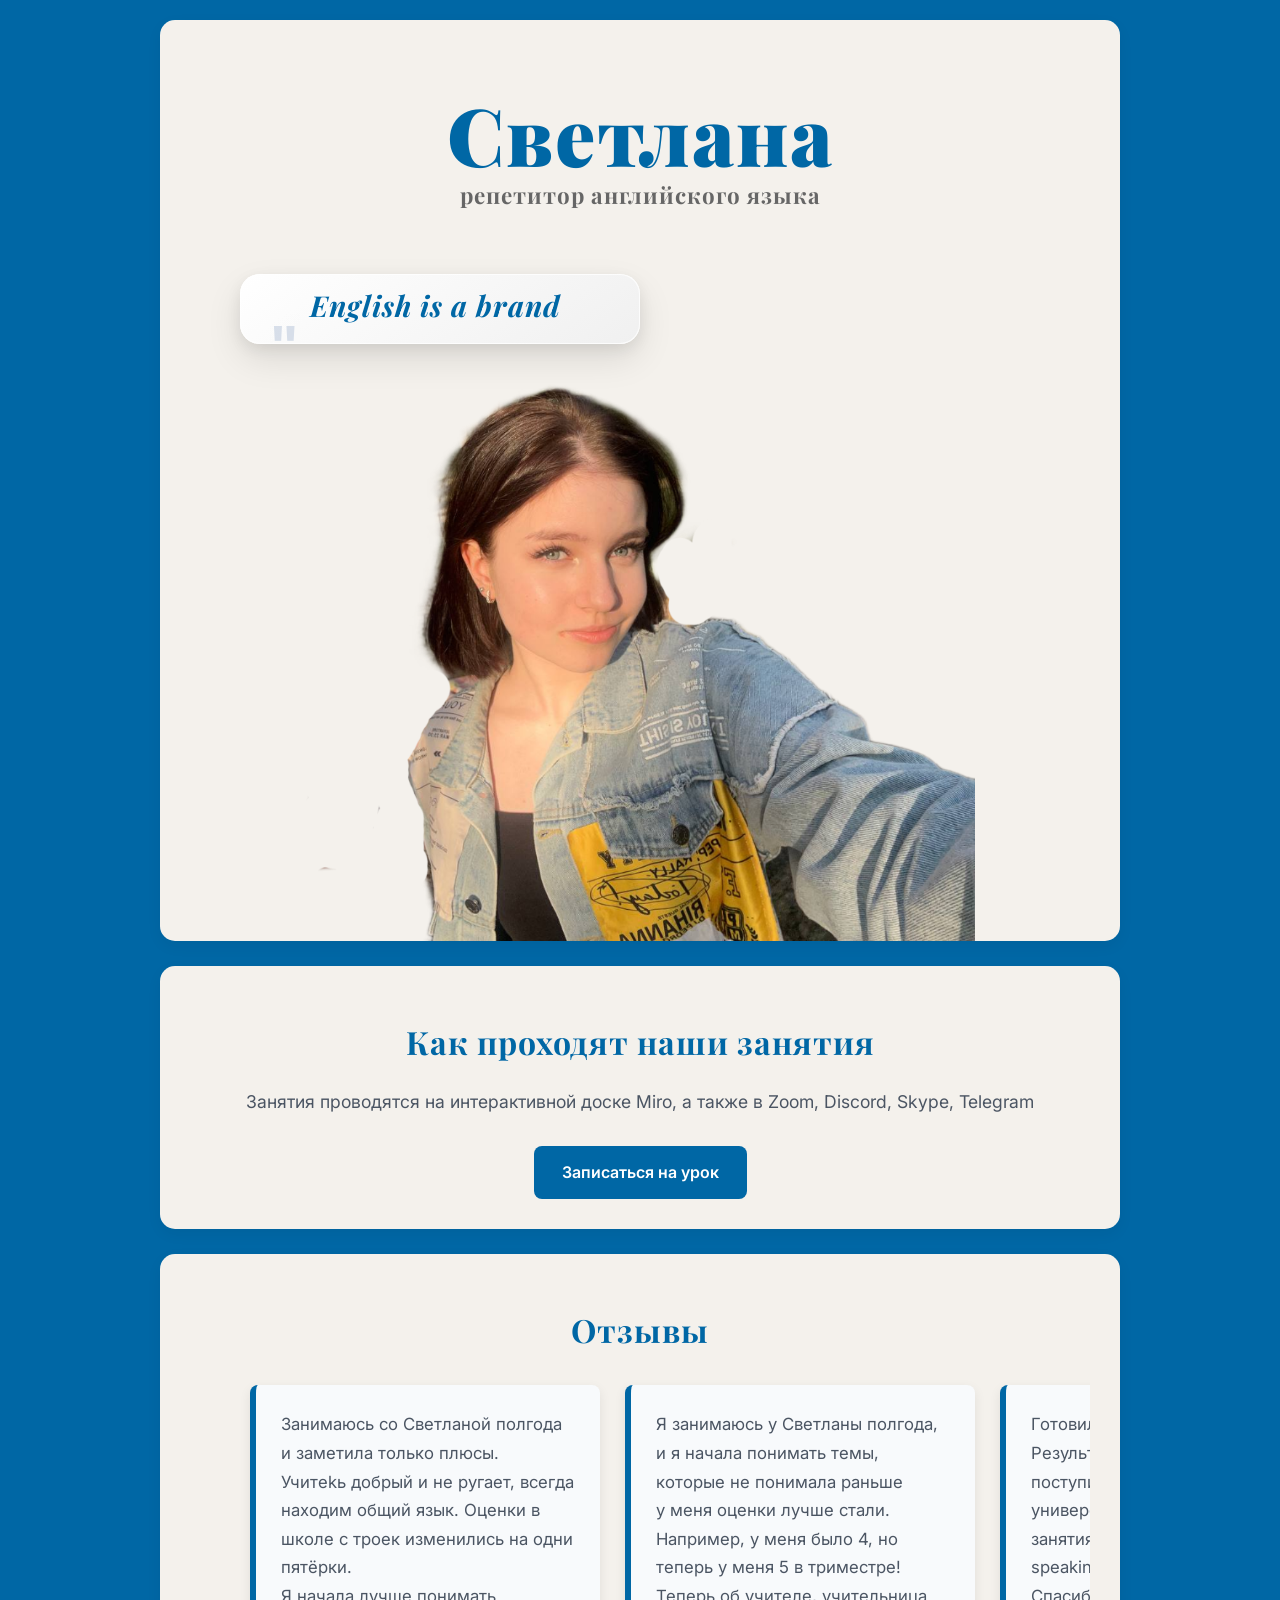
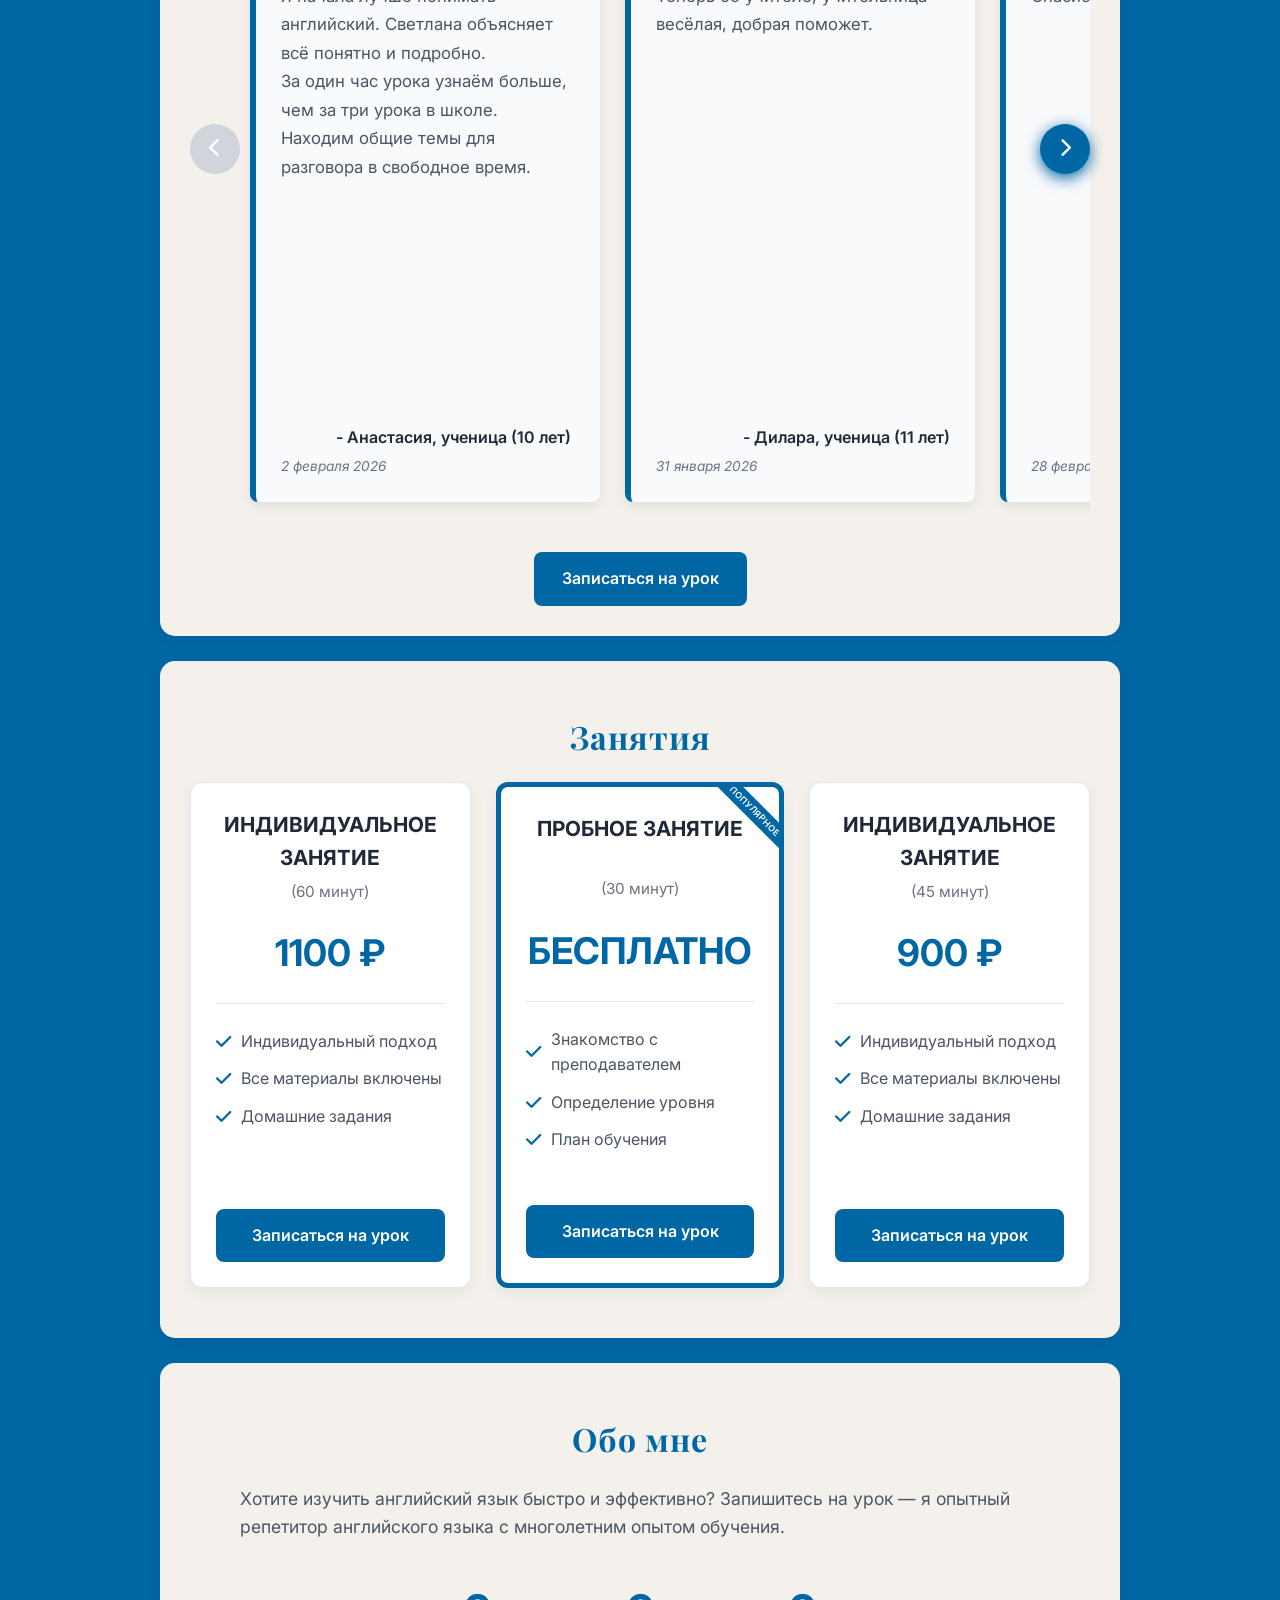
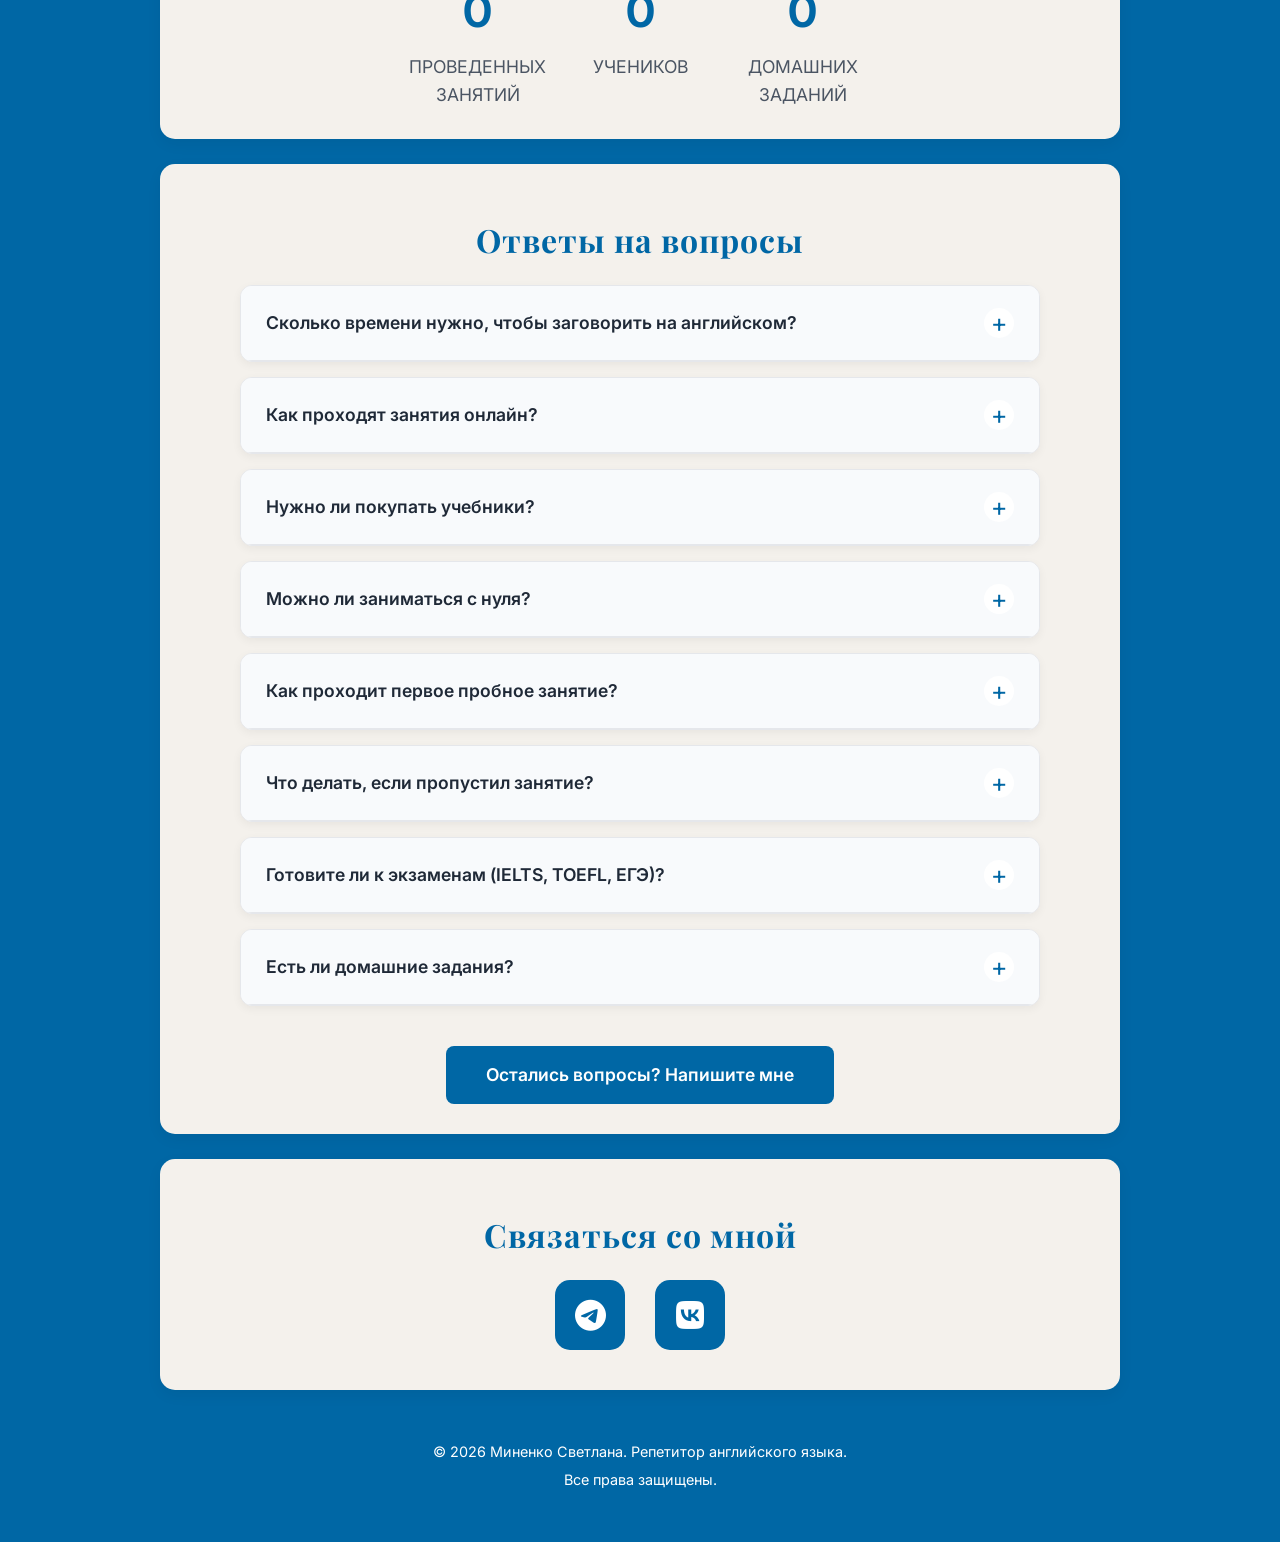
==== commit b58a0929: "Update index.html" ====
--- a/index.html
+++ b/index.html
@@ -57,7 +57,7 @@
                         <p>Я начала лучше понимать английский. Светлана объясняет всё понятно и подробно.</p> 
                         <p>За один час урока узнаём больше, чем за три урока в школе. Находим общие темы для разговора в свободное время.</p>
                      </div>
-                    <div class="review-author">- Анастасия, ученица (10 лет)</div>
+                    <div class="review-author">- Анастасия, ученица (10 лет)&nbsp</div>
                     <div class="review-date">2 февраля 2026</div>
                 </div>
                 
@@ -105,7 +105,7 @@
                         <p>Я занимаюсь недолгое время, и честно скажу, очень благодарна, что за короткий период я повысила свой уровень, и это без большого напряга.</p>
                         <p>Всем рекомендую 😊</p>                        
                     </div>
-                    <div class="review-author">- Варвара, ученица (12лет)</div>
+                    <div class="review-author">- Варвара, ученица (12 лет)</div>
                     <div class="review-date">27 января 2026</div>
                 </div>
                 
@@ -400,4 +400,5 @@
     <!-- Скрипты -->
     <script src="Сайт.js"></script>
 </body>
-</html>+
+</html>
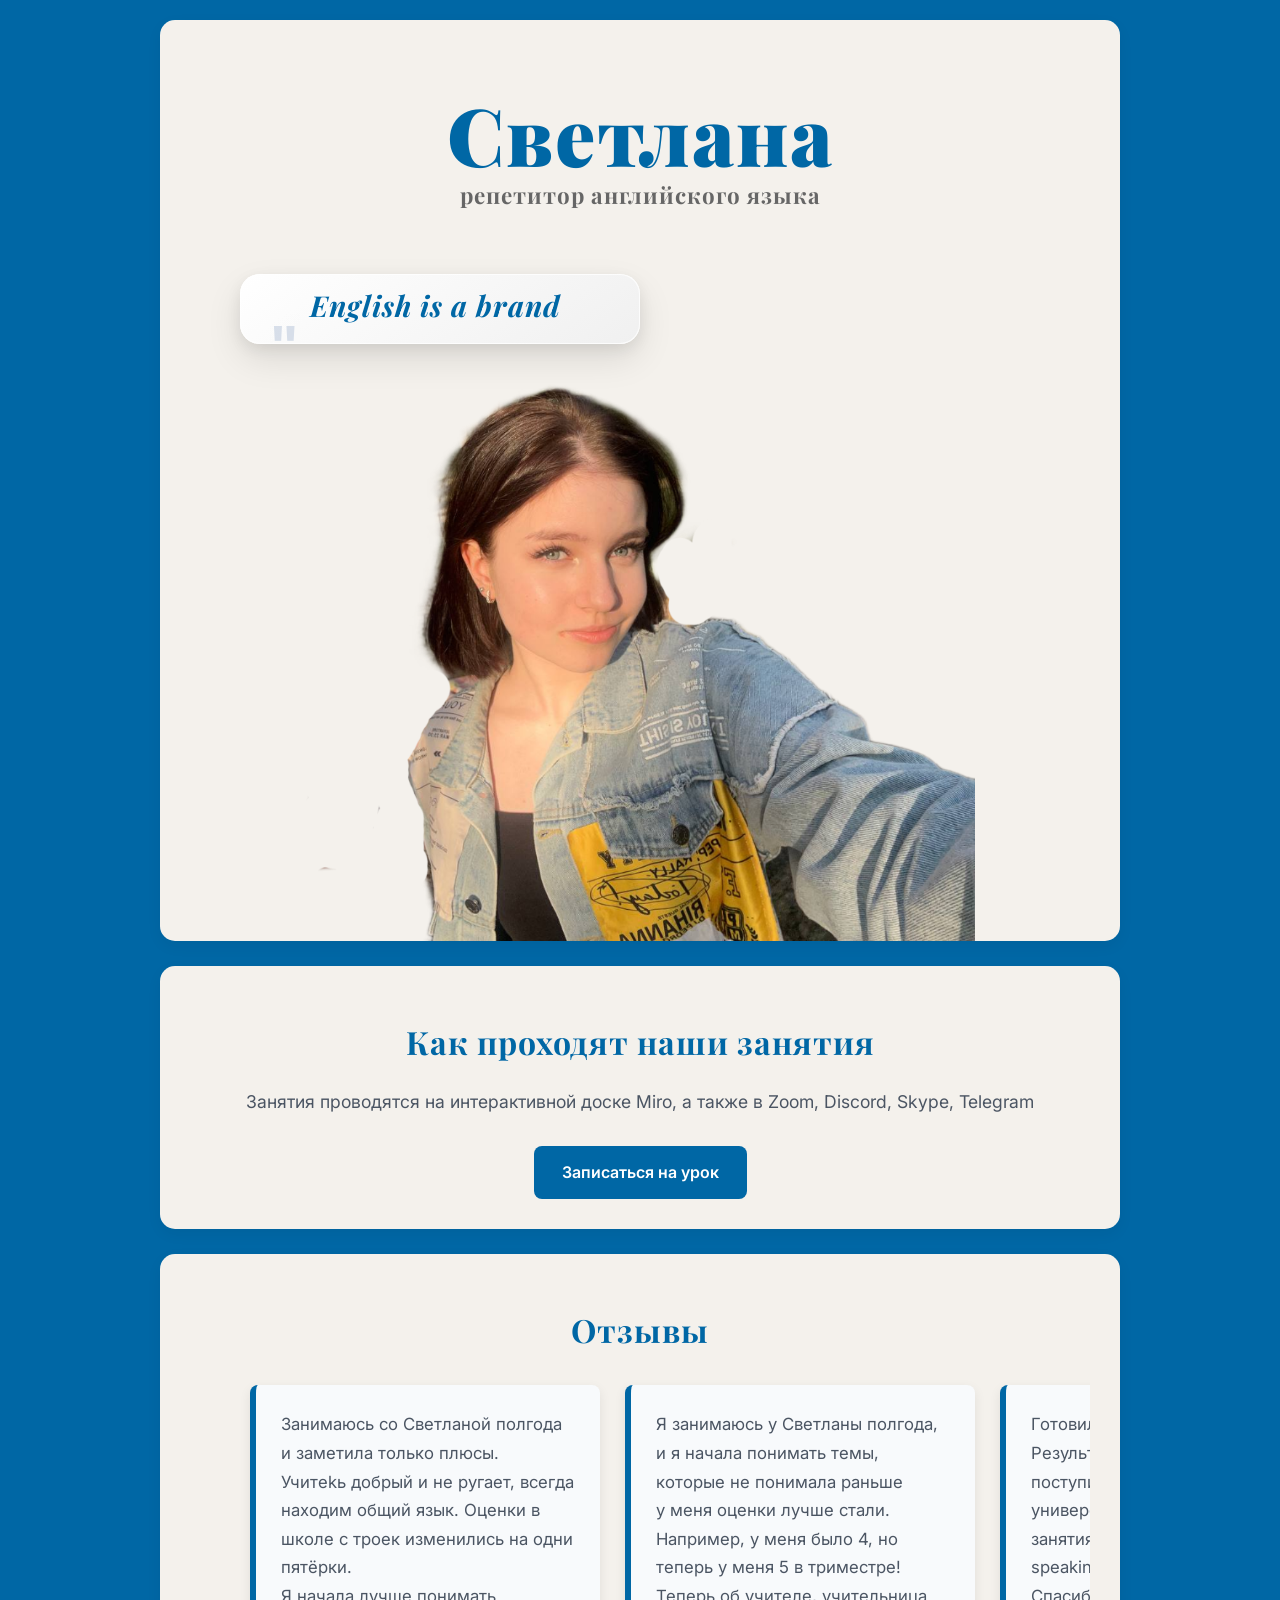
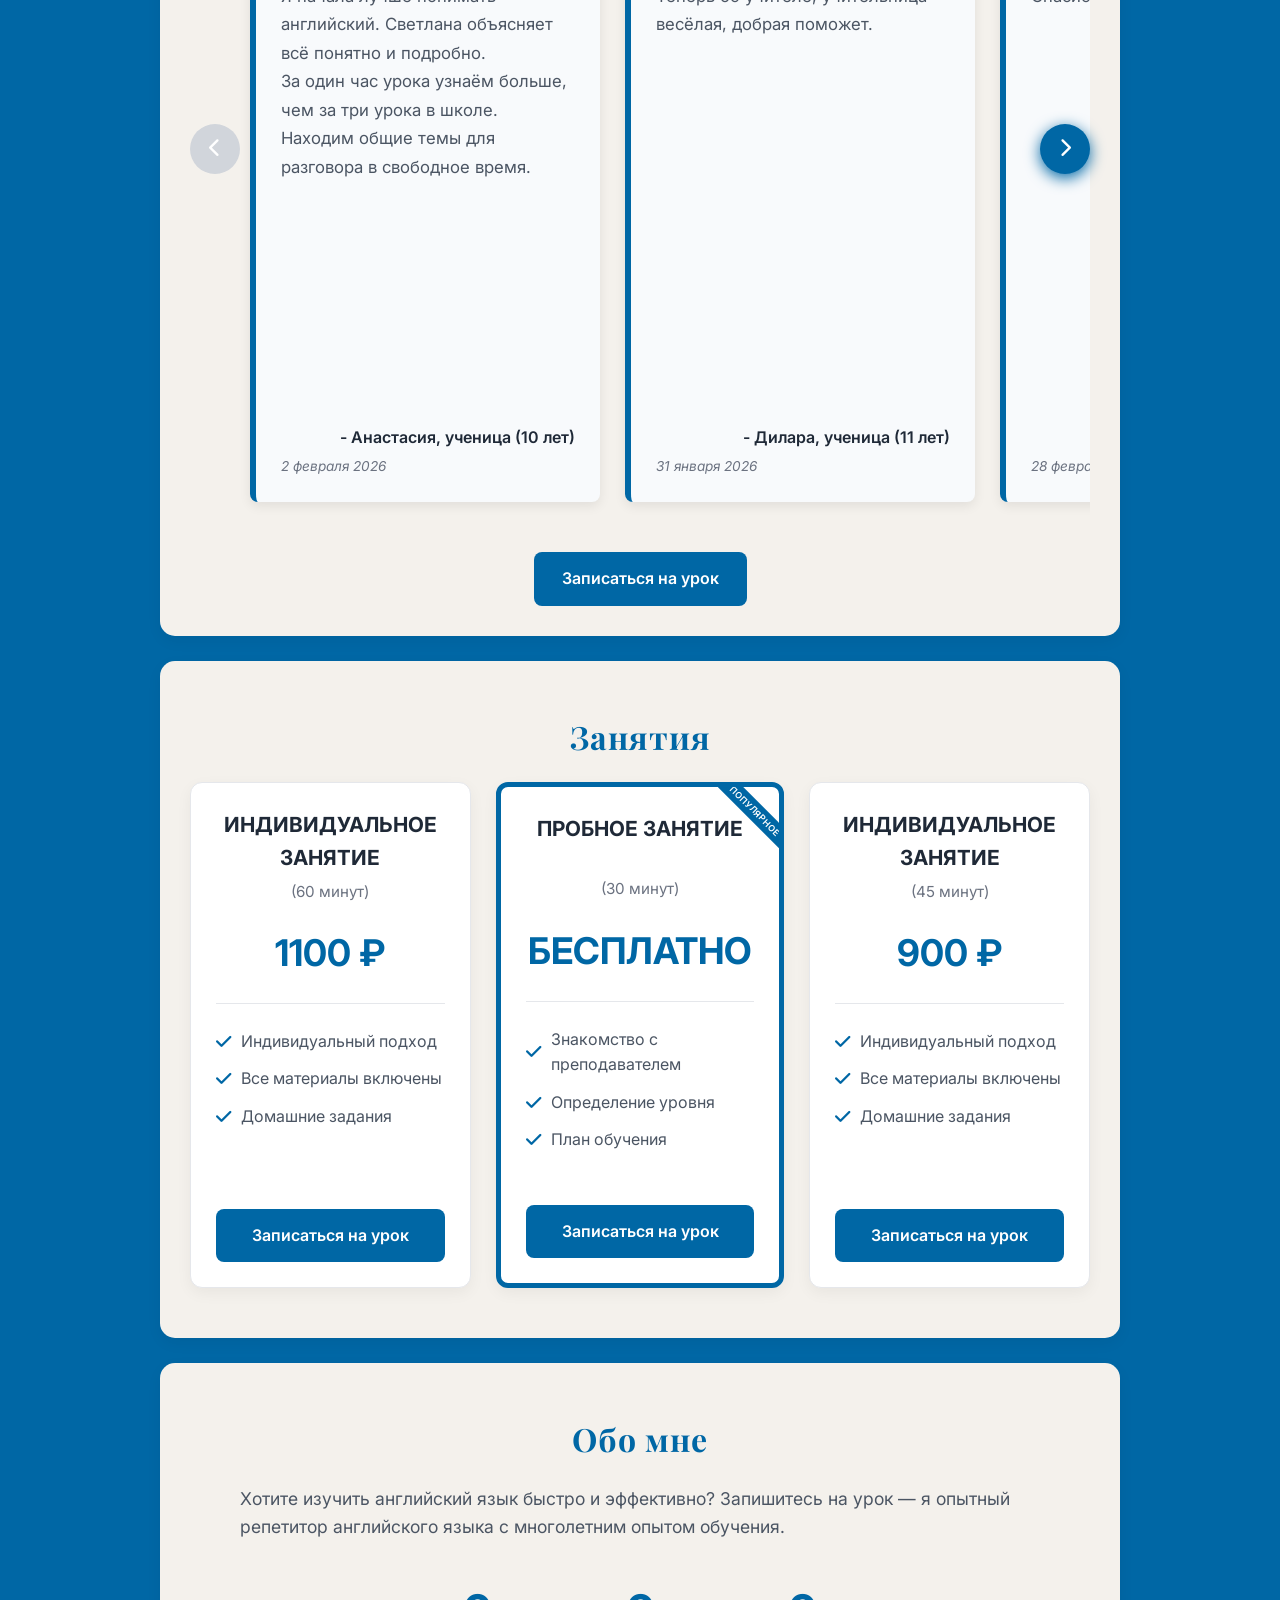
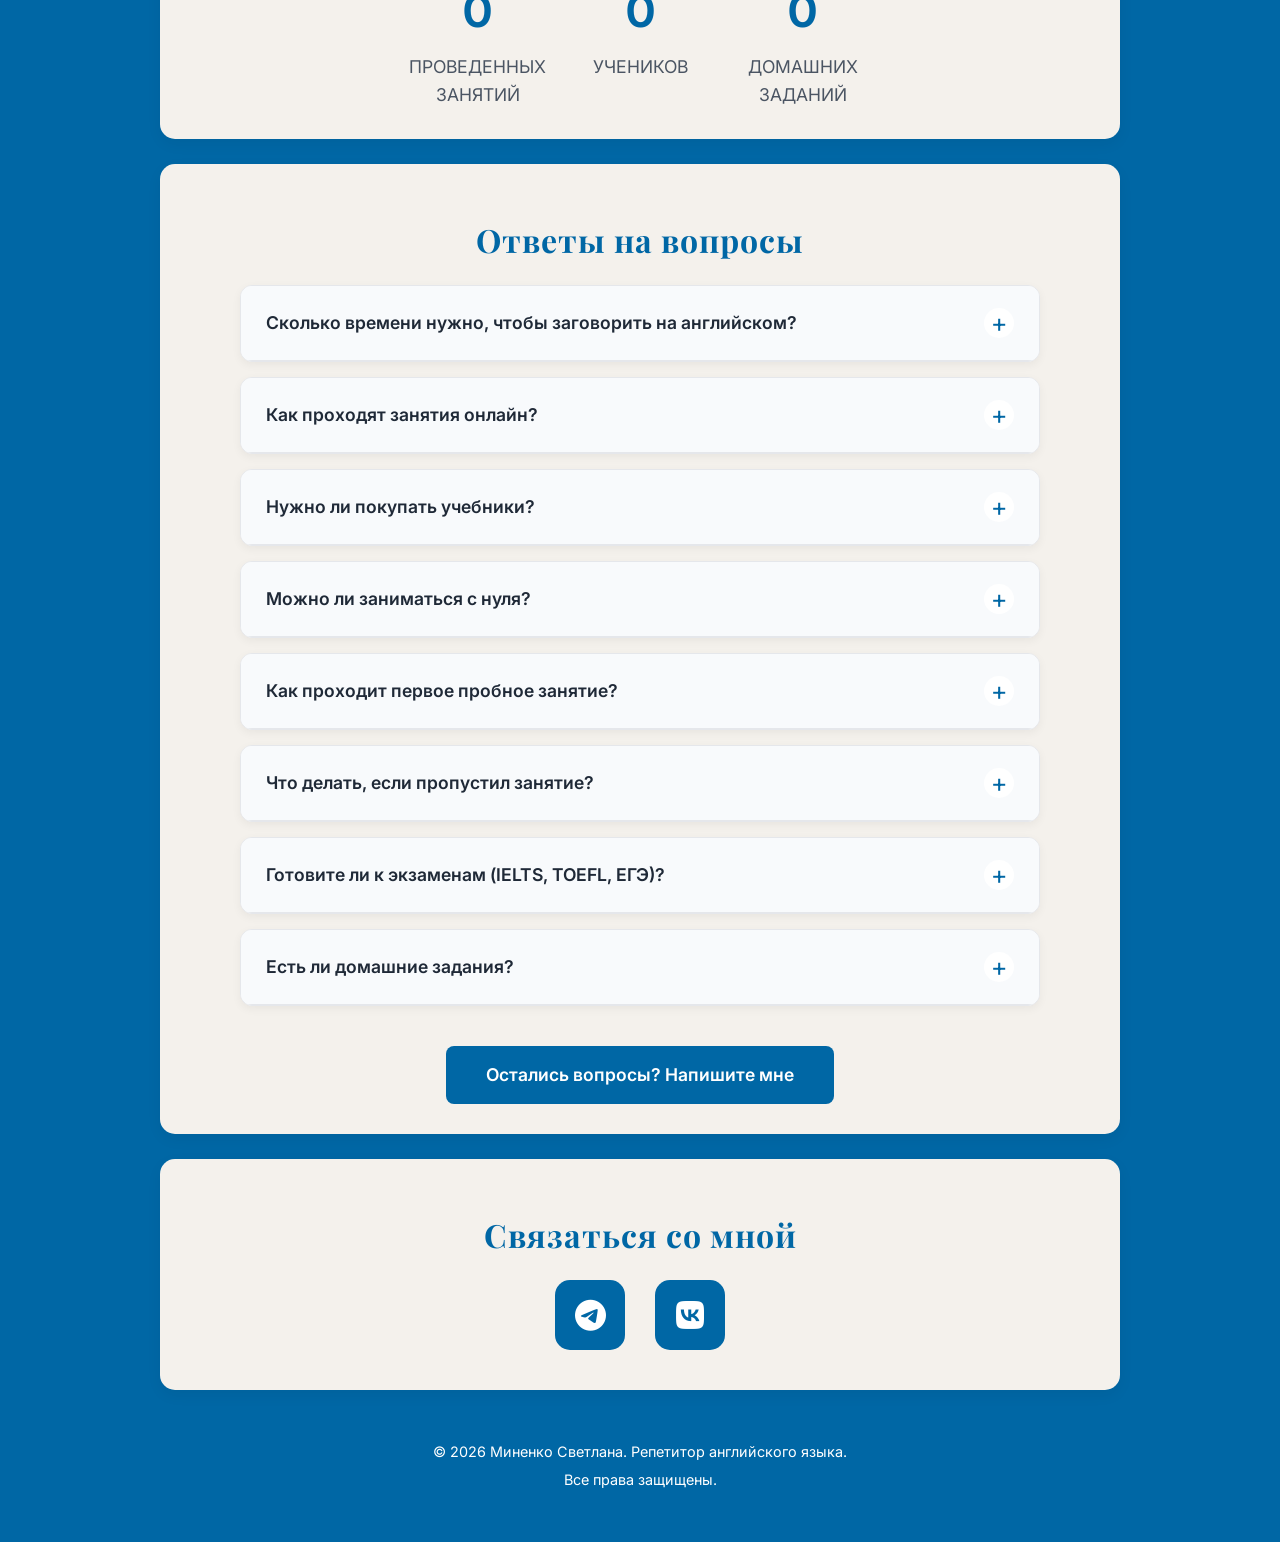
==== commit 41844c2a: "Update index.html" ====
--- a/index.html
+++ b/index.html
@@ -57,7 +57,7 @@
                         <p>Я начала лучше понимать английский. Светлана объясняет всё понятно и подробно.</p> 
                         <p>За один час урока узнаём больше, чем за три урока в школе. Находим общие темы для разговора в свободное время.</p>
                      </div>
-                    <div class="review-author">- Анастасия, ученица (10 лет)&nbsp</div>
+                    <div class="review-author">- Анастасия, ученица&nbsp(10 лет)</div>
                     <div class="review-date">2 февраля 2026</div>
                 </div>
                 
@@ -402,3 +402,4 @@
 </body>
 
 </html>
+
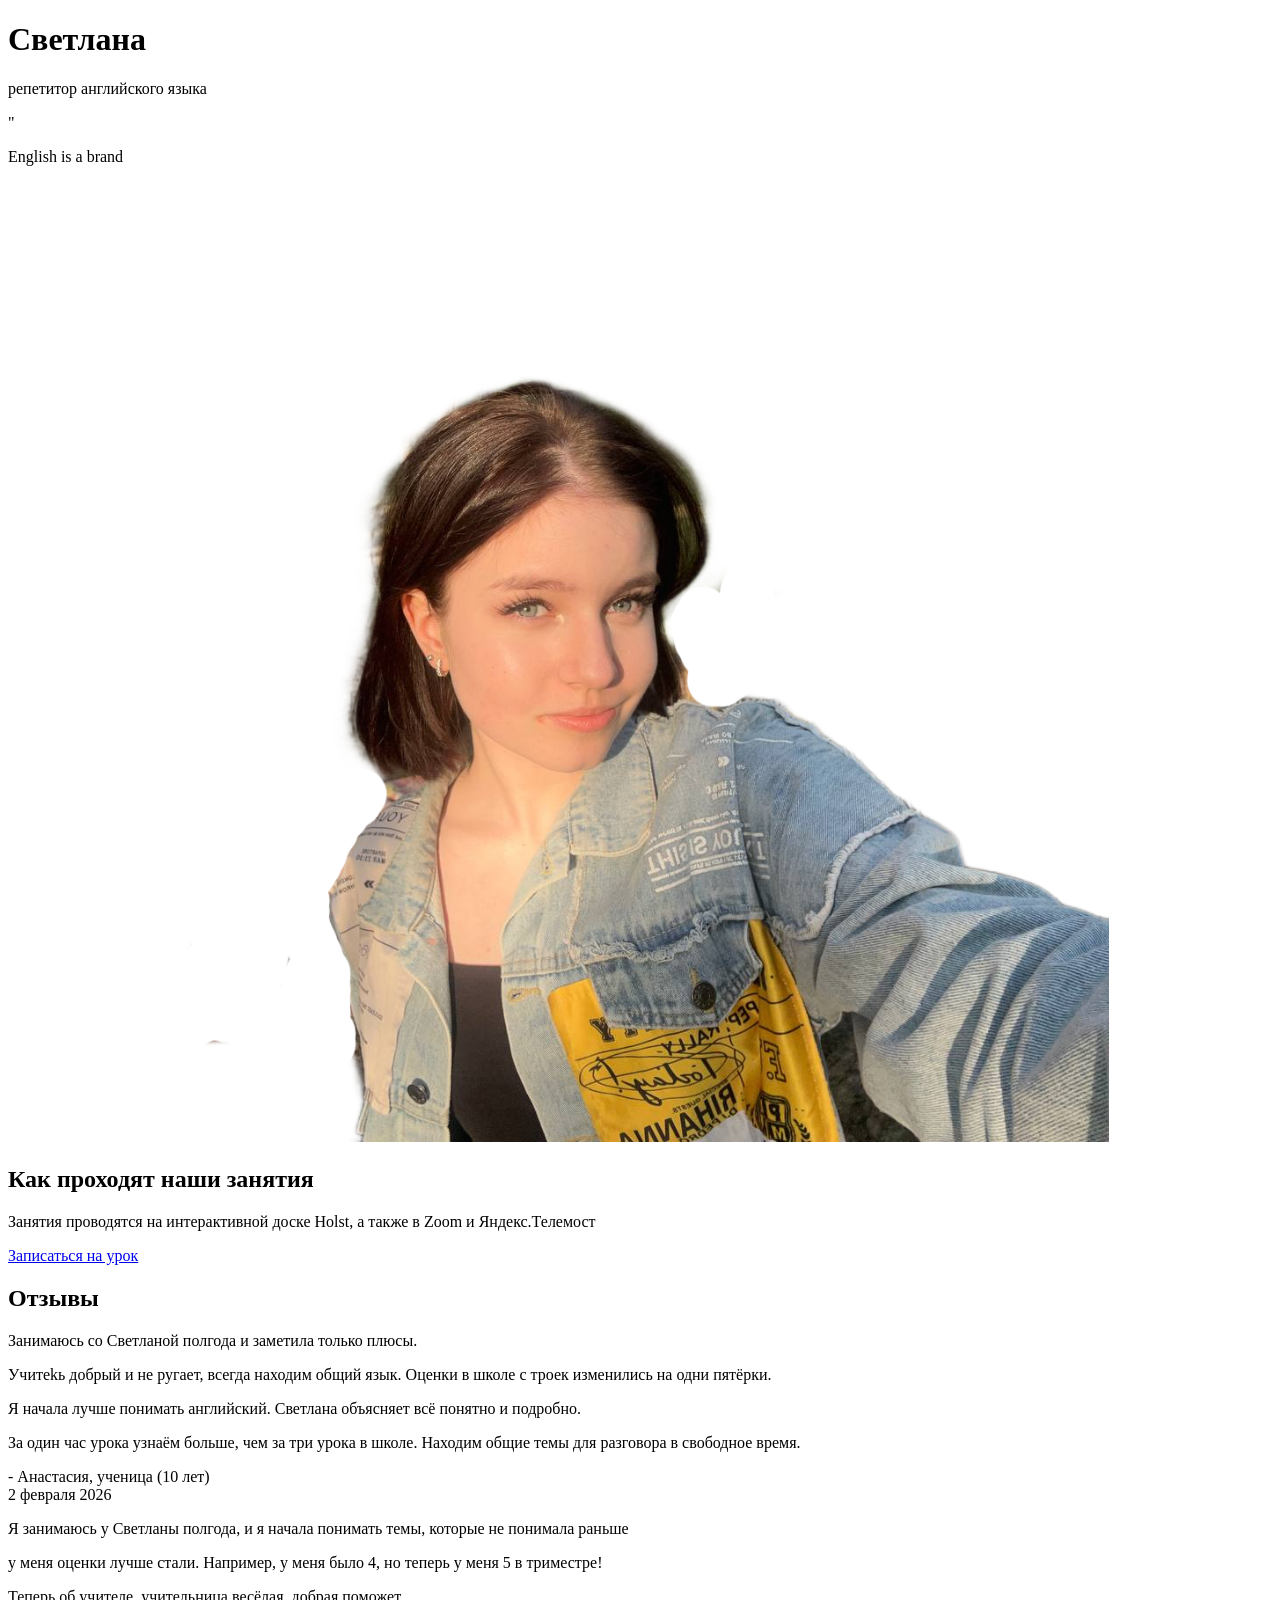
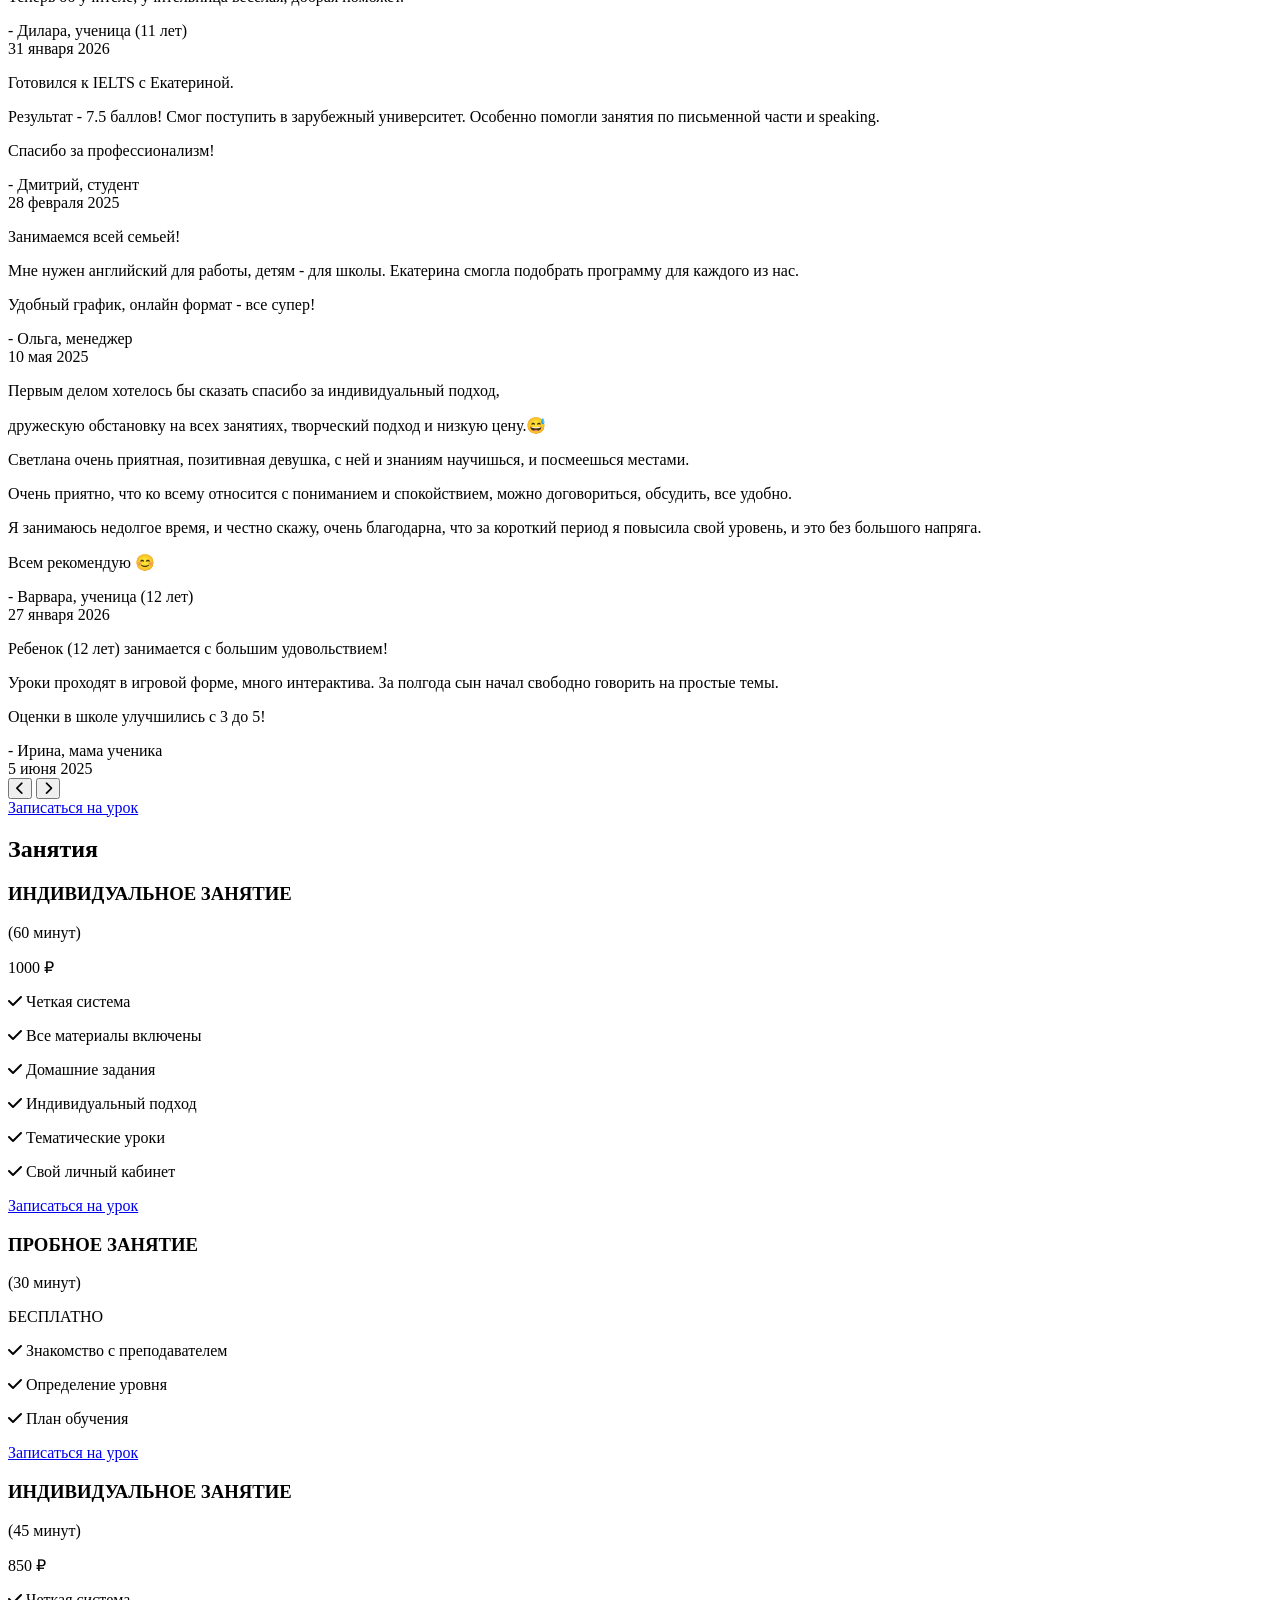
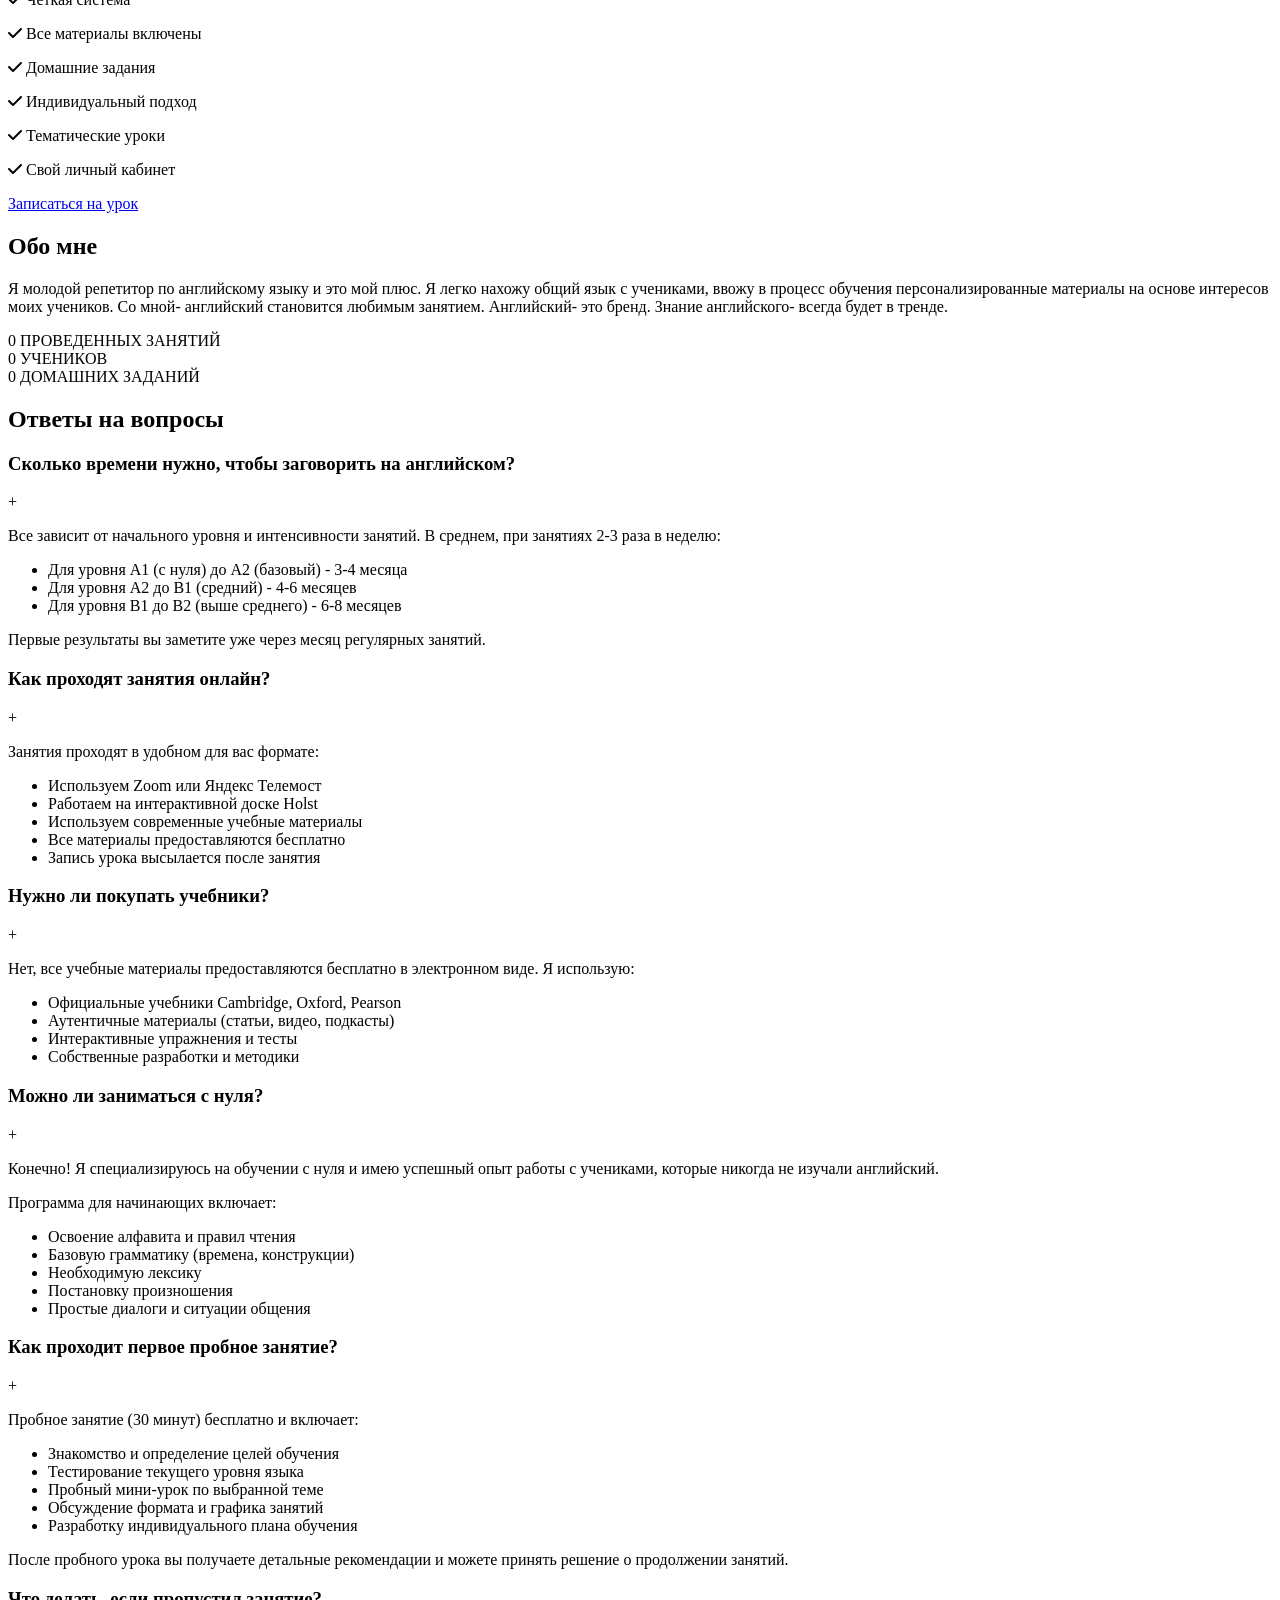
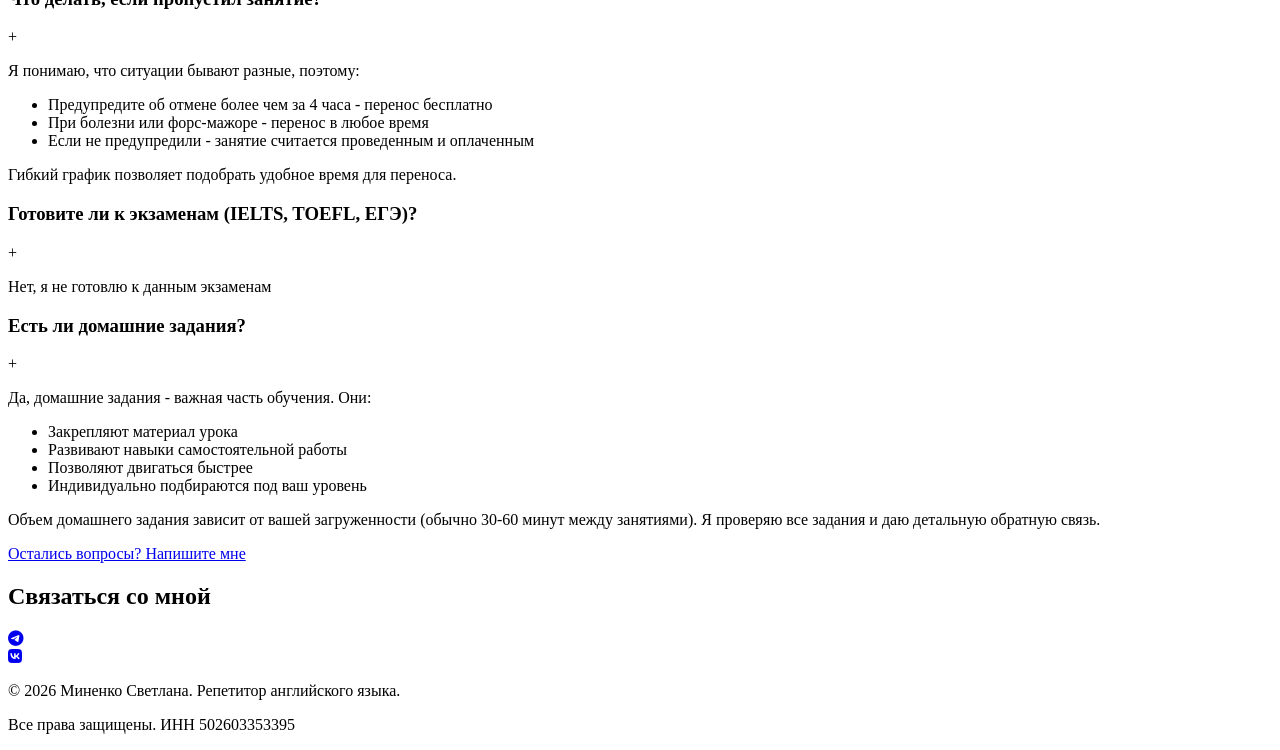
==== commit 12f50ab2: "New" ====
--- a/index.html
+++ b/index.html
@@ -38,7 +38,7 @@
         <!-- Как проходят занятия -->
         <section class="section how-it-works">
             <h2 class="section-title">Как проходят наши занятия</h2>
-            <p class="section-text">Занятия проводятся на интерактивной доске Miro, а также в Zoom, Discord, Skype, Telegram</p>
+            <p class="section-text">Занятия проводятся на интерактивной доске Holst, а также в Zoom и Яндекс.Телемост</p>
             <a href="#contact-form" class="btn btn-secondary">Записаться на урок</a>
         </section>
 
@@ -81,7 +81,7 @@
                         <p>Спасибо за профессионализм!</p>
                     </div>
                     <div class="review-author">- Дмитрий, студент</div>
-                    <div class="review-date">28 февраля 2023</div>
+                    <div class="review-date">28 февраля 2025</div>
                 </div>
                 
                 <!-- Отзыв 4 -->
@@ -92,7 +92,7 @@
                         <p>Удобный график, онлайн формат - все супер!</p>
                     </div>
                     <div class="review-author">- Ольга, менеджер</div>
-                    <div class="review-date">10 мая 2023</div>
+                    <div class="review-date">10 мая 2025</div>
                 </div>
                 
                 <!-- Отзыв 5 -->
@@ -117,7 +117,7 @@
                         <p>Оценки в школе улучшились с 3 до 5!</p>
                     </div>
                     <div class="review-author">- Ирина, мама ученика</div>
-                    <div class="review-date">5 июня 2023</div>
+                    <div class="review-date">5 июня 2025</div>
                 </div>
             </div>
         </div>
@@ -146,12 +146,15 @@
                         <p class="duration">(60 минут)</p>
                     </div>
                     <div class="card-price">
-                        <span class="price">1100 ₽</span>
+                        <span class="price">1000 ₽</span>
                     </div>
                     <div class="card-features">
-                        <p><i class="fas fa-check"></i> Индивидуальный подход</p>
+                        <p><i class="fas fa-check"></i> Четкая система</p>
                         <p><i class="fas fa-check"></i> Все материалы включены</p>
                         <p><i class="fas fa-check"></i> Домашние задания</p>
+                        <p><i class="fas fa-check"></i> Индивидуальный подход</p>
+                        <p><i class="fas fa-check"></i> Тематические уроки</p>
+                        <p><i class="fas fa-check"></i> Свой личный кабинет</p>
                     </div>
                     <a href="#contact-form" class="btn btn-card">Записаться на урок</a>
                 </div>
@@ -178,12 +181,15 @@
                         <p class="duration">(45 минут)</p>
                     </div>
                     <div class="card-price">
-                        <span class="price">900 ₽</span>
+                        <span class="price">850 ₽</span>
                     </div>
                     <div class="card-features">
-                        <p><i class="fas fa-check"></i> Индивидуальный подход</p>
+                        <p><i class="fas fa-check"></i> Четкая система</p>
                         <p><i class="fas fa-check"></i> Все материалы включены</p>
                         <p><i class="fas fa-check"></i> Домашние задания</p>
+                        <p><i class="fas fa-check"></i> Индивидуальный подход</p>
+                        <p><i class="fas fa-check"></i> Тематические уроки</p>
+                        <p><i class="fas fa-check"></i> Свой личный кабинет</p>
                     </div>
                     <a href="#contact-form" class="btn btn-card">Записаться на урок</a>
                 </div>
@@ -194,7 +200,7 @@
         <section class="section about">
             <h2 class="section-title">Обо мне</h2>
             <p class="about-text">
-                Хотите изучить английский язык быстро и эффективно? Запишитесь на урок — я опытный репетитор английского языка с многолетним опытом обучения.
+                Я молодой репетитор по английскому языку и это мой плюс. Я легко нахожу общий язык с учениками, ввожу в процесс обучения персонализированные материалы на основе интересов моих учеников. Со мной- английский становится любимым занятием. Английский- это бренд. Знание английского- всегда будет в тренде. 
             </p>
             <div class="stats">
                 <div class="stat-item">
@@ -243,8 +249,8 @@
             <div class="faq-answer">
                 <p>Занятия проходят в удобном для вас формате:</p>
                 <ul>
-                    <li>Используем Zoom, Skype, Discord или Telegram</li>
-                    <li>Работаем на интерактивной доске Miro</li>
+                    <li>Используем Zoom или Яндекс Телемост </li>
+                    <li>Работаем на интерактивной доске Holst</li>
                     <li>Используем современные учебные материалы</li>
                     <li>Все материалы предоставляются бесплатно</li>
                     <li>Запись урока высылается после занятия</li>
@@ -281,7 +287,7 @@
                 <ul>
                     <li>Освоение алфавита и правил чтения</li>
                     <li>Базовую грамматику (времена, конструкции)</li>
-                    <li>Необходимую лексику (500+ слов за первый месяц)</li>
+                    <li>Необходимую лексику</li>
                     <li>Постановку произношения</li>
                     <li>Простые диалоги и ситуации общения</li>
                 </ul>
@@ -316,11 +322,9 @@
             <div class="faq-answer">
                 <p>Я понимаю, что ситуации бывают разные, поэтому:</p>
                 <ul>
-                    <li>Предупредите об отмене за 24 часа - перенос бесплатно</li>
+                    <li>Предупредите об отмене более чем за 4 часа - перенос бесплатно</li>
                     <li>При болезни или форс-мажоре - перенос в любое время</li>
-                    <li>Если не предупредили - занятие считается проведенным</li>
-                    <li>Все пропущенные материалы высылаю для самостоятельной работы</li>
-                    <li>Можно наверстать тему на следующем занятии</li>
+                    <li>Если не предупредили - занятие считается проведенным и оплаченным</li>
                 </ul>
                 <p>Гибкий график позволяет подобрать удобное время для переноса.</p>
             </div>
@@ -333,15 +337,7 @@
                 <span class="faq-icon">+</span>
             </div>
             <div class="faq-answer">
-                <p>Да, я готовлю к следующим экзаменам:</p>
-                <ul>
-                    <li><strong>IELTS</strong> - Academic и General Training</li>
-                    <li><strong>TOEFL</strong> - все секции экзамена</li>
-                    <li><strong>ЕГЭ по английскому</strong> - полная подготовка</li>
-                    <li><strong>ОГЭ по английскому</strong> - для школьников</li>
-                    <li><strong>Cambridge Exams</strong> (FCE, CAE, CPE)</li>
-                </ul>
-                <p>Подготовка включает: изучение формата экзамена, стратегии выполнения заданий, практические тесты, работу над слабыми местами.</p>
+                <p>Нет, я не готовлю к данным экзаменам</p>
             </div>
         </div>
         
@@ -393,11 +389,10 @@
         <!-- Футер -->
         <footer class="footer">
             <p>© 2026 Миненко Светлана. Репетитор английского языка.</p>
-            <p>Все права защищены.</p>
+            <p>Все права защищены. ИНН 502603353395</p>
         </footer>
     </div>
 
-    <!-- Скрипты -->
     <script src="Сайт.js"></script>
 </body>
 
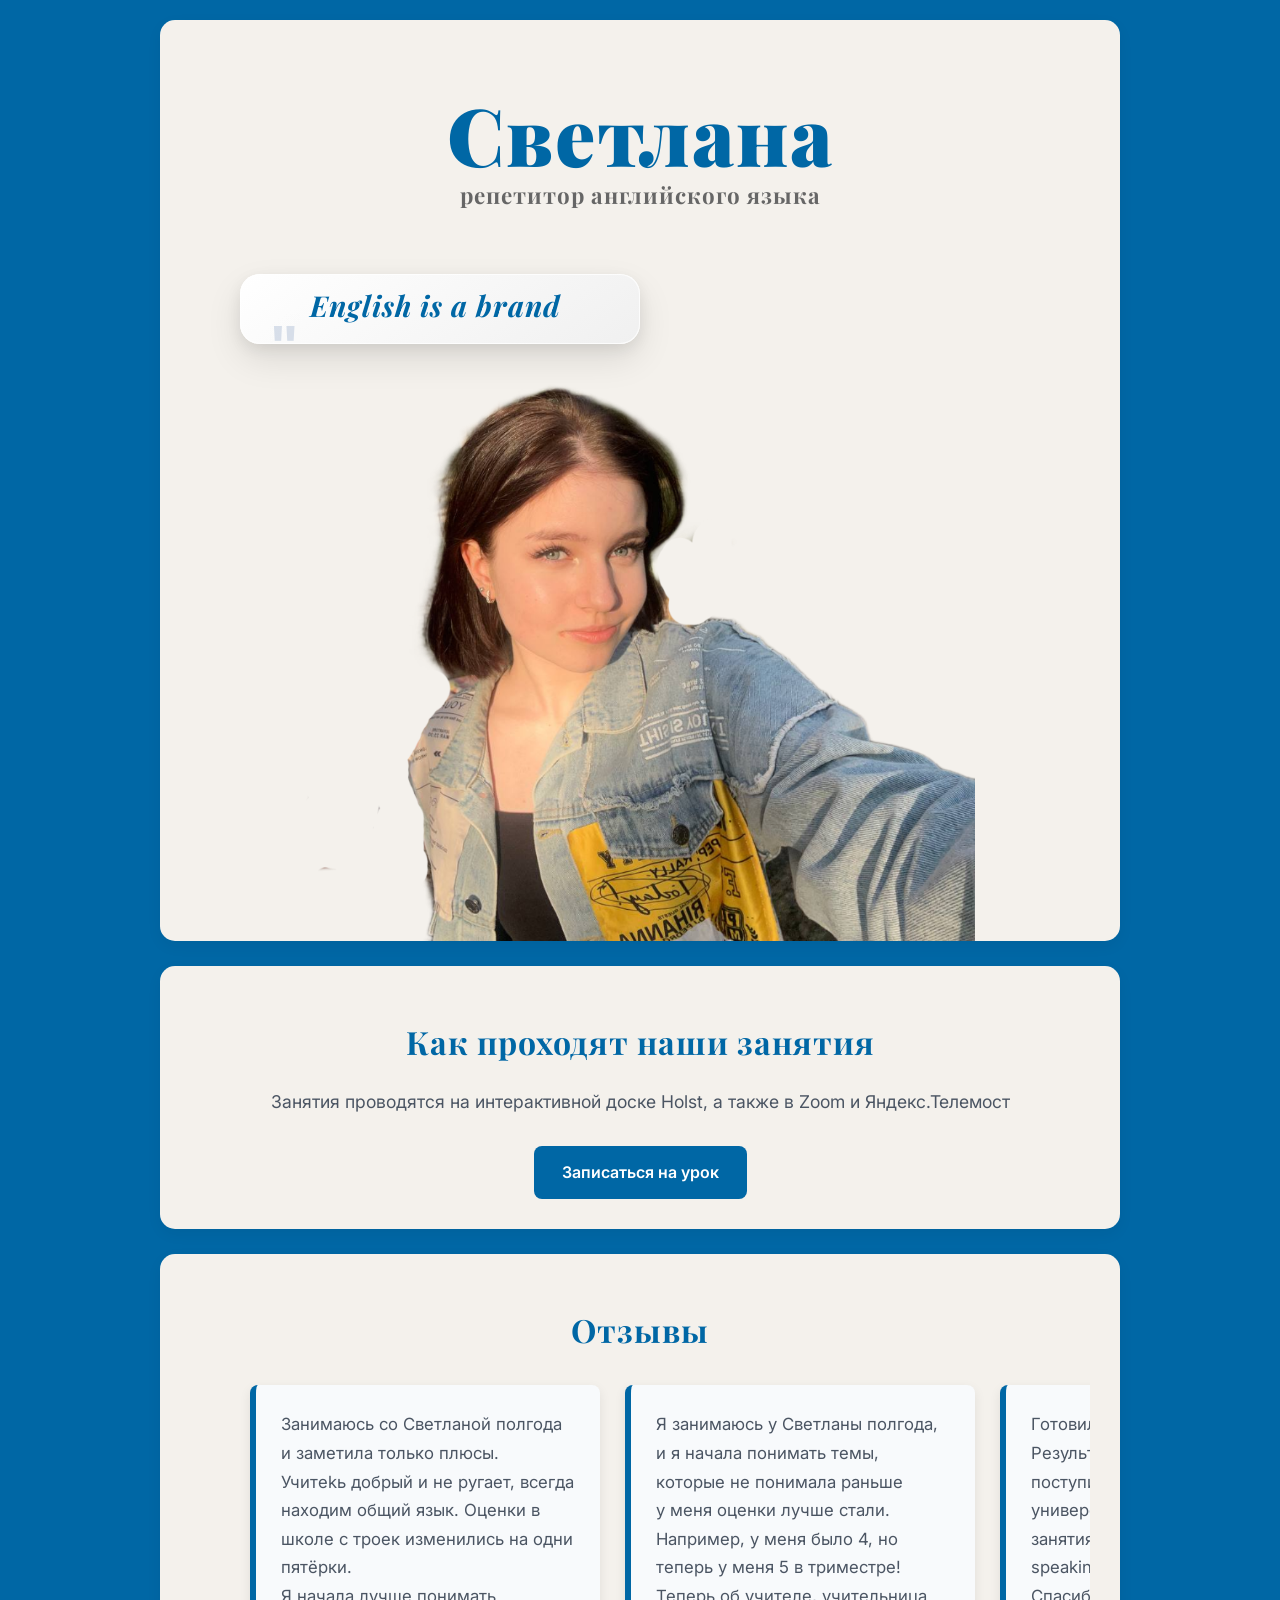
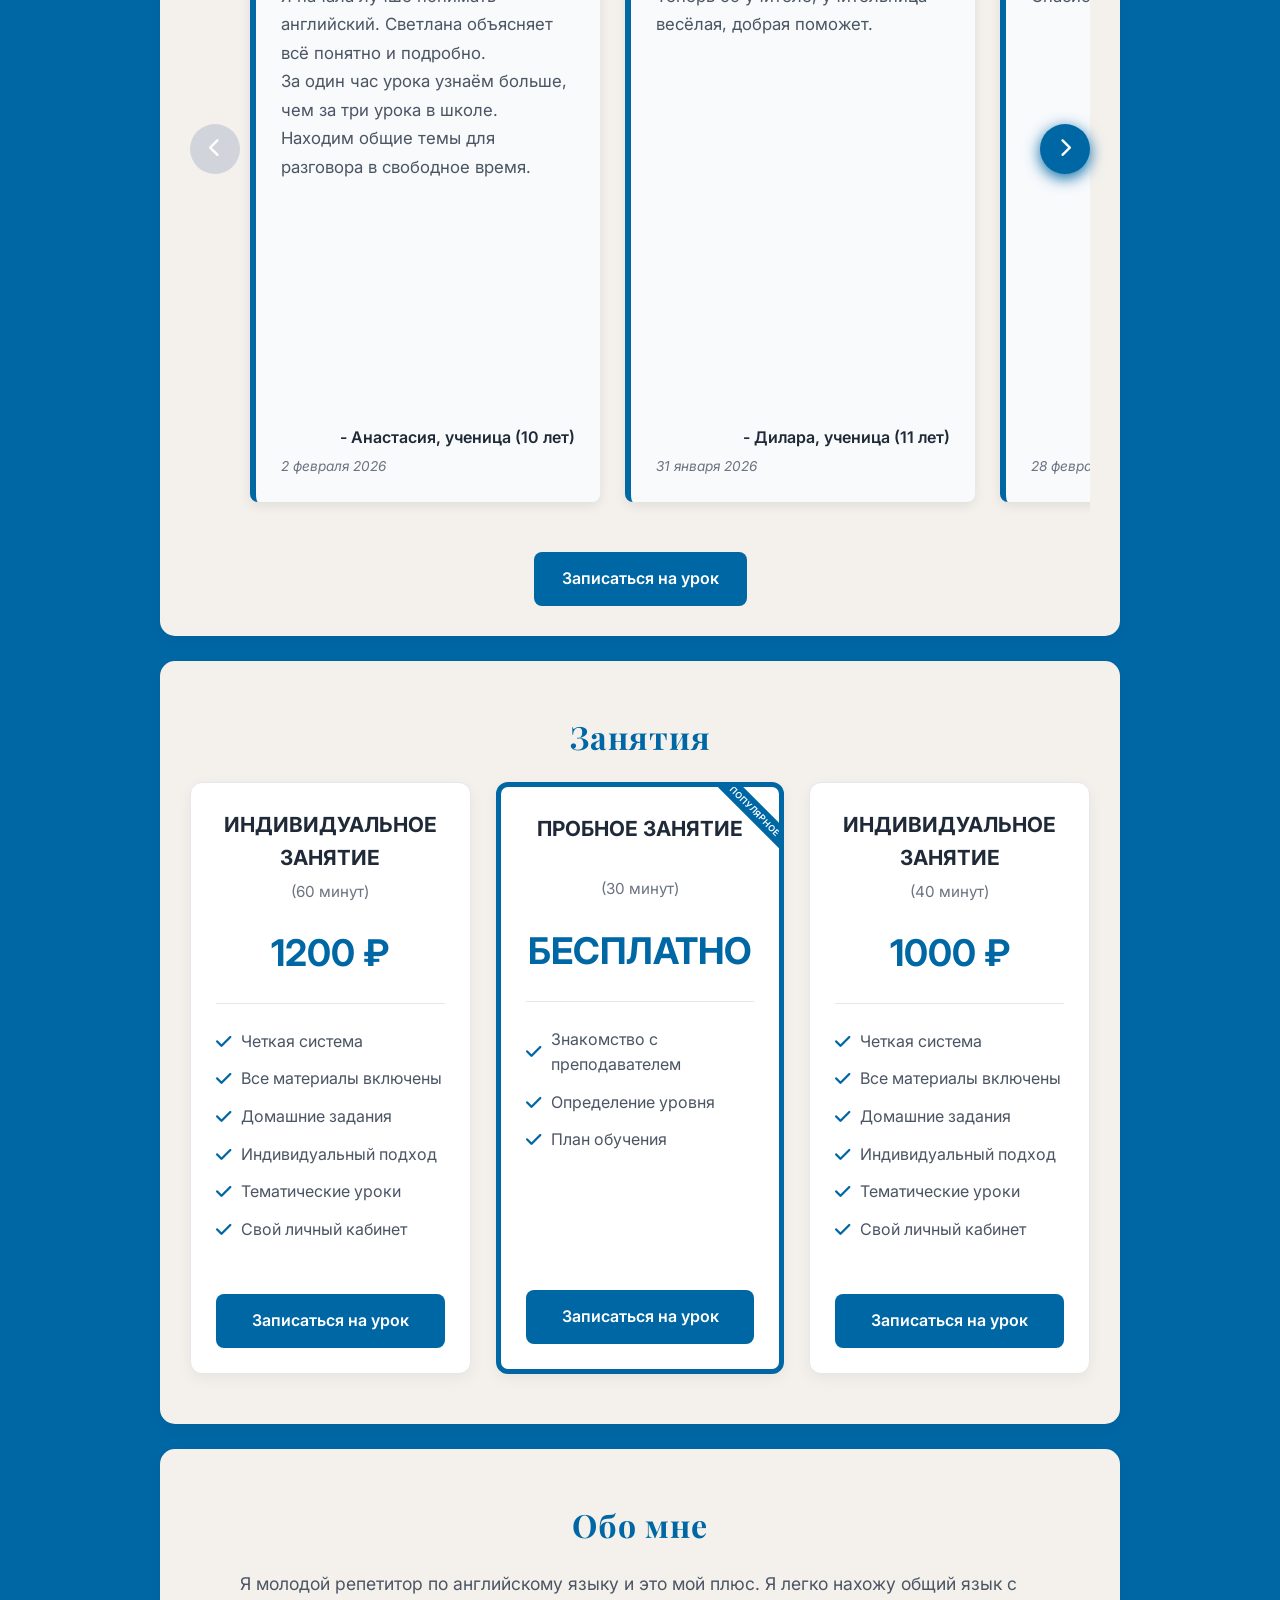
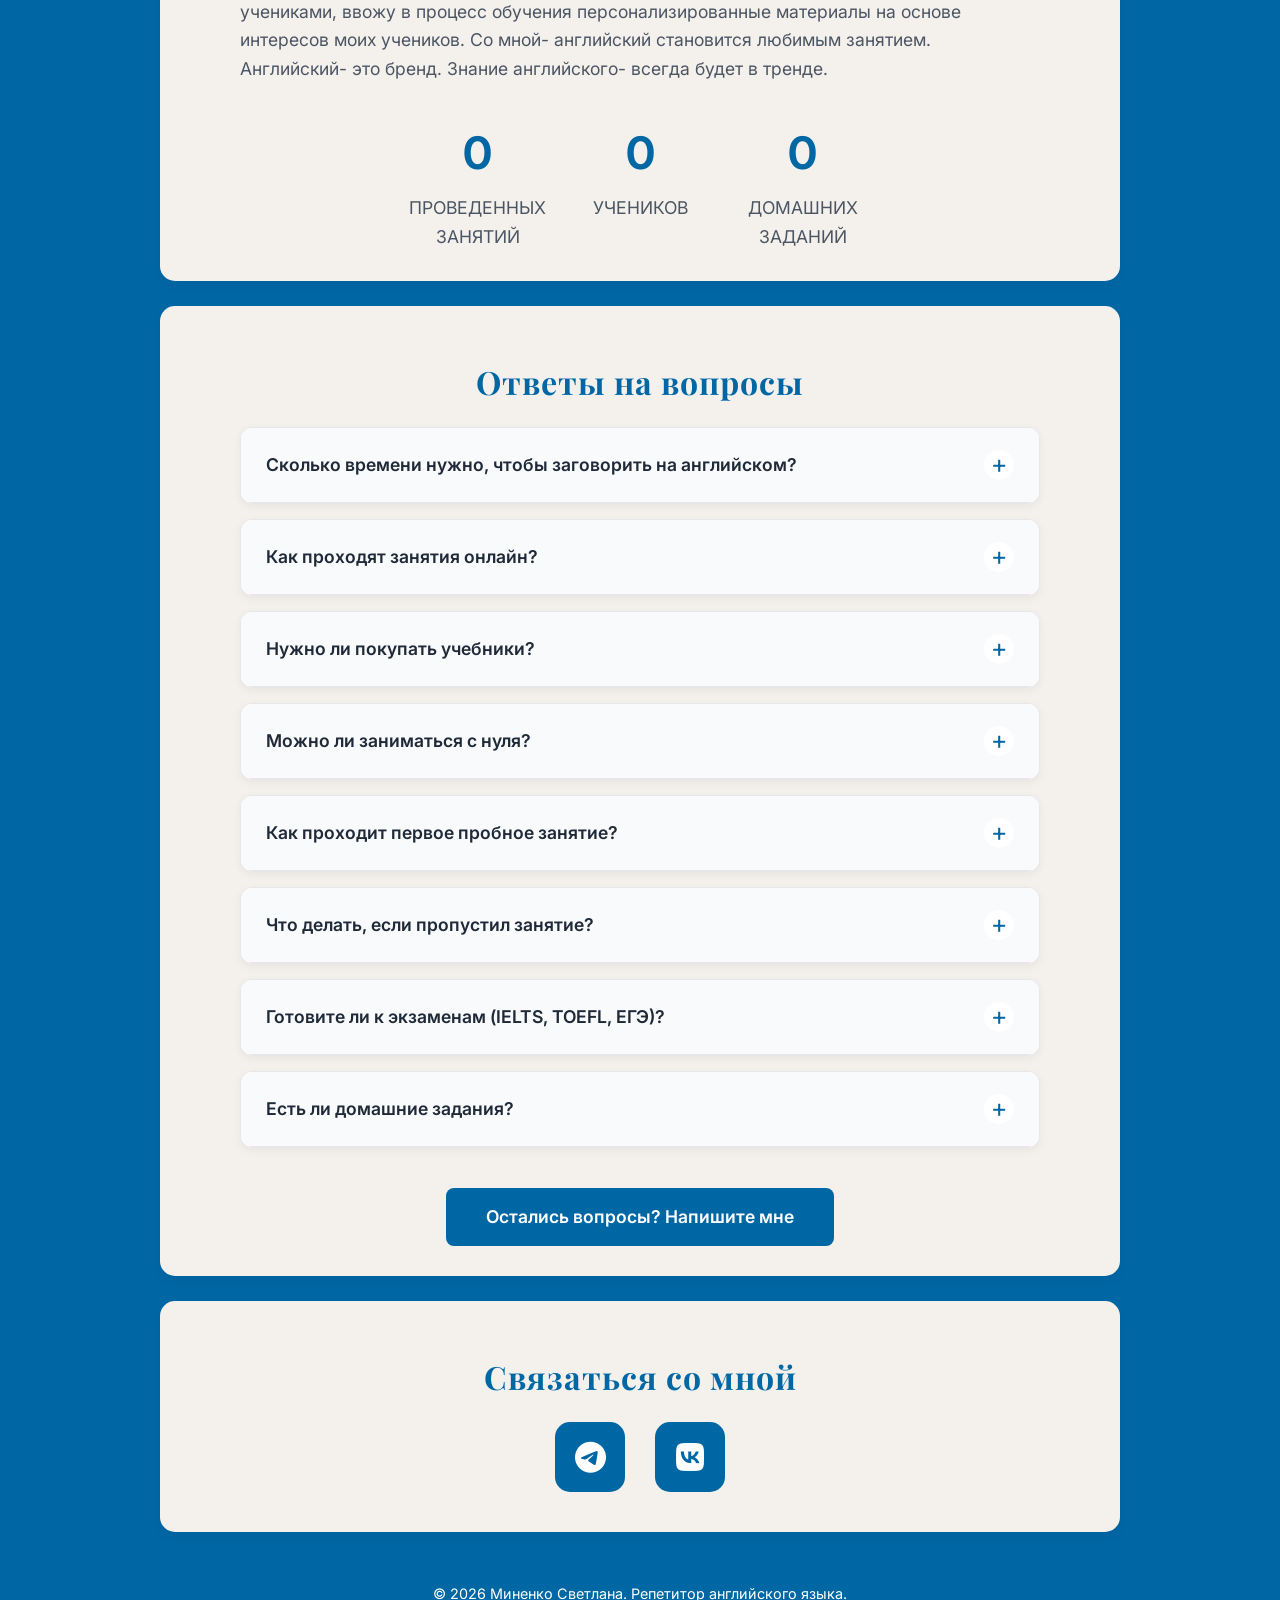
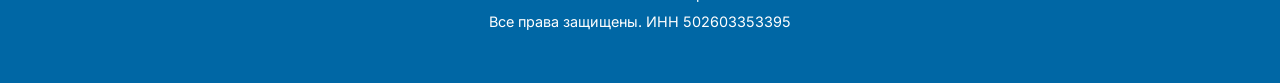
==== commit 17383096: "Add files via upload" ====
--- a/index.html
+++ b/index.html
@@ -146,7 +146,7 @@
                         <p class="duration">(60 минут)</p>
                     </div>
                     <div class="card-price">
-                        <span class="price">1000 ₽</span>
+                        <span class="price">1200 ₽</span>
                     </div>
                     <div class="card-features">
                         <p><i class="fas fa-check"></i> Четкая система</p>
@@ -178,10 +178,10 @@
                 <div class="pricing-card">
                     <div class="card-header">
                         <h3>ИНДИВИДУАЛЬНОЕ ЗАНЯТИЕ</h3>
-                        <p class="duration">(45 минут)</p>
+                        <p class="duration">(40 минут)</p>
                     </div>
                     <div class="card-price">
-                        <span class="price">850 ₽</span>
+                        <span class="price">1000 ₽</span>
                     </div>
                     <div class="card-features">
                         <p><i class="fas fa-check"></i> Четкая система</p>
--- a/Сайт.css
+++ b/Сайт.css
@@ -0,0 +1,1220 @@
+/* Общие стили */
+
+* {
+    margin: 0;
+    padding: 0;
+    box-sizing: border-box;
+}
+ 
+
+body {
+    font-family: 'Inter', sans-serif;
+    background-color: #0067a5;
+    color: #333;
+    line-height: 1.6;
+}
+
+.container {
+    max-width: 1000px;
+    margin: 0 auto;
+    padding: 20px;
+}
+
+
+/* Хедер */
+.header {
+    background-color: #f4f1ec;
+    border-radius: 15px;
+    padding: 30px;
+    margin-bottom: 25px;
+    box-shadow: 0 5px 15px rgba(0, 0, 0, 0.05);
+    animation: fadeIn 1s ease;
+}
+
+.logo-section {
+    text-align: center;
+    margin-bottom: 30px;
+}
+
+.logo {
+    font-size: 5rem;
+    font-weight: 900;
+    color: #0067a5;
+    letter-spacing: 2px;
+    margin-bottom: -20px;
+    font-family: 'Playfair Display', serif;
+}
+
+.subtitle {
+    font-size: 1.4rem;
+    color: #666;
+    margin-bottom: 60px;
+    font-family: 'Playfair Display', serif;
+}
+
+
+.hero-section {
+  margin: 0 -15px; /* компенсируем отступы контейнера */
+   margin-bottom: -50px;
+}
+
+.hero-image {
+  width: 100%;
+  display: block;
+}
+
+/* Мобильная версия */
+@media (max-width: 768px) {
+  .hero-image {
+    height: 50vh;
+    object-fit: cover;
+  }
+  
+  .hero-section {
+    margin: 0 calc(-50vw - 20% ); /* расширяем за пределы контейнера */
+    width: 75vw;
+     margin-bottom: -25px;
+  }
+}
+.profile-section {
+    display: flex;
+    justify-content: center;
+    align-items: center;
+    gap: 25px;
+    flex-wrap: wrap;
+    margin-top: -100px;
+}
+
+.profile-img {
+    width: 500px;
+    height: 500px;
+
+}
+
+.profile-img img {
+    width: 100%;
+    height: 100%;
+    object-fit: cover;
+    object-position: center;
+    /* Убрали transition и transform */
+}
+
+.profile-info h2 {
+    display: flex;
+    justify-content: center;
+    font-size: 1.8rem;
+    margin-bottom: 8px;
+    color: #1f2937;
+}
+
+.profile-info p {
+    display: flex;
+    justify-content: center;
+    color: #666;
+    margin-bottom: 20px;
+}
+
+/* Кнопки */
+.btn {
+    display: inline-block;
+    padding: 14px 28px;
+    border-radius: 8px;
+    text-decoration: none;
+    font-weight: 600;
+    text-align: center;
+    cursor: pointer;
+    transition: all 0.3s ease;
+    border: none;
+    font-size: 1rem;
+}
+
+.btn-primary {
+    background-color: #0067a5;
+    color: white;
+}
+
+.btn-primary:hover {
+    background-color: #0067a5;
+    transform: translateY(-3px);
+    box-shadow: 0 5px 15px #0067a5;
+}
+
+.btn-secondary {
+    background-color: #0067a5;
+    color: white;
+}
+
+.btn-secondary:hover {
+    background-color: #0067a5;
+    transform: translateY(-3px);
+    box-shadow: 0 5px 15px #0067a5;
+}
+
+.btn-card {
+    background-color: #0067a5;
+    color: white;
+    width: 100%;
+    margin-top: 20px;
+}
+
+.btn-card:hover {
+    background-color: #0067a5;
+}
+
+/* Секции */
+.section {
+    background-color: #f4f1ec;
+    border-radius: 15px;
+    padding: 30px;
+    margin-bottom: 25px;
+    box-shadow: 0 5px 15px rgba(0, 0, 0, 0.05);
+    animation: fadeInUp 0.8s ease;
+}
+
+.section-title {
+    font-size: 1.8rem;
+    color: #1f2937;
+    margin-top: 10px;
+    margin-bottom: 30px;
+    text-align: center;
+}
+
+.section-text {
+    font-size: 1.1rem;
+    color: #4b5563;
+    margin-bottom: 30px;
+    text-align: center;
+}
+
+/* Как проходят занятия */
+.how-it-works {
+    text-align: center;
+}
+
+/* Отзывы */
+.review-card {
+    background-color: #f8fafc;
+    border-left: 4px solid #0067a5;
+    padding: 25px;
+    border-radius: 8px;
+    margin-bottom: 25px;
+}
+
+.review-text {
+    font-size: 1.05rem;
+    color: #ffffff;
+    line-height: 1.8;
+    margin-bottom: 15px;
+}
+
+.review-author {
+    font-weight: 600;
+    color: #1f2937;
+    text-align: right;
+}
+
+/* Занятия */
+.pricing-cards {
+    display: flex;
+    flex-wrap: wrap;
+    gap: 25px;
+    justify-content: center;
+    margin-bottom: 20px;
+}
+
+.pricing-card {
+    flex: 1;
+    min-width: 250px;
+    background-color: #fff;
+    border-radius: 12px;
+    padding: 25px;
+    box-shadow: 0 5px 15px rgba(0, 0, 0, 0.05);
+    border: 1px solid #e5e7eb;
+    transition: all 0.3s ease;
+    display: flex;
+    flex-direction: column;
+}
+
+.pricing-card:hover {
+    transform: translateY(-10px);
+    box-shadow: 0 15px 30px rgba(0, 0, 0, 0.1);
+}
+
+.pricing-card.highlight {
+    border: 5px solid #0067a5;
+    position: relative;
+    overflow: hidden;
+}
+
+.pricing-card.highlight::before {
+    content: "ПОПУЛЯРНОЕ";
+    position: absolute;
+    top: 15px;
+    right: -28px;
+    background-color: #0067a5;
+    color: white;
+    padding: 2px 20px;
+    font-size: 0.55rem;
+    font-weight: 600;
+    transform: rotate(45deg);
+}
+
+.card-header {
+    margin-bottom: 20px;
+    text-align: center;
+}
+
+.card-header h3 {
+    font-size: 1.3rem;
+    color: #1f2937;
+    margin-bottom: 5px;
+}
+
+.duration {
+    color: #6b7280;
+    font-size: 0.95rem;
+}
+.duration1 {
+    color: #6b7280;
+    font-size: 0.95rem;
+    margin-top: 32px;
+}
+
+.card-price {
+    text-align: center;
+    margin-bottom: 25px;
+    padding-bottom: 20px;
+    border-bottom: 1px solid #e5e7eb;
+}
+
+.price {
+    text-align: center;
+    font-size: 2.3rem;
+    font-weight: 700;
+    color: #0067a5;
+}
+
+.card-features {
+    flex: 1;
+    margin-bottom: 20px;
+}
+
+.card-features p {
+    margin-bottom: 12px;
+    color: #4b5563;
+    display: flex;
+    align-items: center;
+}
+
+.card-features i {
+    color: #0067a5;
+    margin-right: 10px;
+    font-size: 1.1rem;
+    
+}
+
+/* О себе */
+/* Стили для секции "Обо мне" - исправляем проблему с прокруткой */
+.about {
+    transition: transform 0.3s ease, box-shadow 0.3s ease;
+    cursor: pointer;
+    position: relative;
+    z-index: 1;
+    /* Убираем возможные проблемы с touch-событиями */
+    touch-action: pan-y pinch-zoom;
+    -webkit-overflow-scrolling: touch;
+}
+
+/* После анимации секция должна оставаться интерактивной */
+.about.animated {
+    pointer-events: all !important;
+}
+
+/* Подсказка для мобильных */
+.mobile-hint {
+    text-align: center;
+    margin-top: 15px;
+    padding: 12px;
+    background-color: #FFFEE4(163, 8, 8);
+    border-radius: 8px;
+    color: #0067a5;
+    font-size: 0.9rem;
+    animation: pulse 2s infinite;
+    cursor: pointer;
+    border: 1px dashed #0067a5;
+    position: relative;
+    z-index: 2;
+}
+
+/* Убедимся, что контент внутри секции не блокирует события */
+.about .stats,
+.about .about-text,
+.about .section-title {
+    pointer-events: none; /* Содержимое не блокирует события */
+}
+
+/* Но кнопки и интерактивные элементы должны работать */
+.about .btn,
+.about .mobile-hint {
+    pointer-events: auto;
+}
+
+.about-text {
+    font-size: 1.1rem;
+    color: #4b5563;
+    margin-bottom: 35px;
+    max-width: 800px;
+    margin-left: auto;
+    margin-right: auto;
+}
+
+.stats {
+    display: flex;
+    justify-content: center;
+    flex-wrap: wrap;
+    gap: 40px;
+}
+
+.stat-item {
+    display: flex;
+    flex-direction: column;
+    align-items: center;
+}
+
+.stat-number {
+    font-size: 2.8rem;
+    font-weight: 700;
+    color: #0067a5;
+    margin-bottom: 5px;
+}
+
+.stat-label {
+    font-size: 1.1rem;
+    color: #4b5563;
+    text-align: center;
+    max-width: 150px;
+}
+
+
+/* Раздел "Ответы на вопросы" */
+.faq-container {
+    max-width: 800px;
+    margin: 0 auto;
+}
+
+.faq-item {
+    background-color: white;
+    border-radius: 12px;
+    margin-bottom: 15px;
+    overflow: hidden;
+    box-shadow: 0 3px 10px rgba(0, 0, 0, 0.05);
+    border: 1px solid #e5e7eb;
+    transition: all 0.3s ease;
+}
+
+.faq-item:hover {
+    box-shadow: 0 5px 15px rgba(0, 0, 0, 0.08);
+}
+
+.faq-question {
+    padding: 22px 25px;
+    cursor: pointer;
+    display: flex;
+    justify-content: space-between;
+    align-items: center;
+    background-color: #f8fafc;
+    border-bottom: 1px solid #e5e7eb;
+    transition: all 0.3s ease;
+}
+
+.faq-question:hover {
+    background-color: #f1f5f9;
+}
+
+.faq-question h3 {
+    font-size: 1.1rem;
+    font-weight: 600;
+    color: #1f2937;
+    margin: 0;
+    flex: 1;
+    padding-right: 20px;
+}
+
+.faq-icon {
+    font-size: 1.6rem;
+    font-weight: 400;
+    color: #0067a5;
+    width: 30px;
+    height: 30px;
+    display: flex;
+    align-items: center;
+    justify-content: center;
+    border-radius: 50%;
+    background-color: white;
+    transition: all 0.3s ease;
+}
+
+.faq-item.active .faq-icon {
+    transform: rotate(360deg);
+    background-color: #0067a5;
+    color: white;
+}
+
+.faq-answer {
+    padding: 0;
+    max-height: 0;
+    overflow: hidden;
+    transition: all 0.4s ease;
+}
+
+.faq-item.active .faq-answer {
+    padding: 25px;
+    max-height: 1000px;
+}
+
+.faq-answer p {
+    color: #4b5563;
+    line-height: 1.6;
+    margin-bottom: 15px;
+}
+
+.faq-answer ul {
+    color: #4b5563;
+    line-height: 1.6;
+    margin-bottom: 20px;
+    padding-left: 20px;
+}
+
+.faq-answer li {
+    margin-bottom: 8px;
+    position: relative;
+    padding-left: 10px;
+}
+
+.faq-answer li:before {
+    content: "•";
+    color: #0067a5;
+    font-weight: bold;
+    position: absolute;
+    left: -10px;
+}
+
+.faq-answer strong {
+    color: #1f2937;
+}
+
+.faq-button-container {
+    text-align: center;
+    margin-top: 40px;
+}
+
+.faq-button-container .btn {
+    padding: 15px 40px;
+    font-size: 1.1rem;
+}
+
+/* Адаптивность */
+@media (max-width: 768px) {
+    .faq-question {
+        padding: 18px 20px;
+    }
+    
+    .faq-question h3 {
+        font-size: 1rem;
+    }
+    
+    .faq-item.active .faq-answer {
+        padding: 20px;
+    }
+    
+    .faq-icon {
+        width: 26px;
+        height: 26px;
+        font-size: 1.3rem;
+    }
+}
+
+@media (max-width: 480px) {
+    .faq-question {
+        padding: 15px;
+    }
+    
+    .faq-question h3 {
+        font-size: 0.95rem;
+    }
+    
+    .faq-item.active .faq-answer {
+        padding: 15px;
+    }
+    
+    .faq-answer p, .faq-answer li {
+        font-size: 0.95rem;
+    }
+}
+
+
+/* Контактная форма */
+.contact-methods {
+    display: flex;
+    justify-content: center;
+    gap: 20px;
+    margin-bottom: 40px;
+    flex-wrap: wrap;
+}
+
+.contact-link {
+    display: flex;
+    align-items: center;
+    gap: 12px;
+    padding: 15px 25px;
+    border-radius: 8px;
+    text-decoration: none;
+    font-weight: 600;
+    transition: all 0.3s ease;
+}
+
+.telegram {
+    background-color: #0088cc;
+    color: white;
+}
+
+
+/* Стили для кнопки ВКонтакте */
+.contact-link.vk {
+    background-color: #4C75A3; /* Официальный синий цвет VK */
+    color: white;
+}
+
+.contact-link.vk .icon-circle {
+    color:  white;
+    background-color: #4C75A3;
+    
+}
+
+.contact-link.vk:hover {
+        transform: translateY(-5px);
+}
+
+.contact-link.vk:hover .icon-circle {
+    transform: scale(1.1);
+}
+
+
+
+.contact-link:hover {
+    transform: translateY(-5px);
+
+}
+
+.contact-link i {
+    font-size: 1.5rem;
+}
+
+.form-container {
+    max-width: 600px;
+    margin: 0 auto;
+}
+
+.form-title {
+    text-align: center;
+    margin-bottom: 25px;
+    color: #4b5563;
+    font-size: 1.1rem;
+}
+
+.form-group {
+    margin-bottom: 20px;
+}
+
+.form-group input,
+.form-group select,
+.form-group textarea {
+    width: 100%;
+    padding: 15px;
+    border: 1px solid #d1d5db;
+    border-radius: 8px;
+    font-family: 'Inter', sans-serif;
+    font-size: 1rem;
+    transition: all 0.3s ease;
+}
+
+.form-group input:focus,
+.form-group select:focus,
+.form-group textarea:focus {
+    outline: none;
+    border-color: #1a56db;
+    box-shadow: 0 0 0 3px rgba(26, 86, 219, 0.1);
+}
+
+.form-message {
+    margin-top: 20px;
+    padding: 15px;
+    border-radius: 8px;
+    text-align: center;
+    font-weight: 600;
+    display: none;
+}
+
+.form-message.success {
+    background-color: #d1fae5;
+    color: #065f46;
+    display: block;
+}
+
+.form-message.error {
+    background-color: #fee2e2;
+    color: #0067a5;
+    display: block;
+}
+
+/* Контейнер для социальных ссылок */
+.social-links {
+    display: flex;
+    justify-content: center;
+    gap: 0px;
+    flex-wrap: wrap;
+    margin: 0px 0;
+}
+
+/* Базовая стилизация квадратных ссылок */
+.social-link {
+    display: flex;
+    flex-direction: column;
+    align-items: center;
+    text-decoration: none;
+    width: 120px;
+    transition: all 0.3s ease;
+     margin: 0 -10px;
+}
+
+/* Квадратный контейнер для иконки */
+.icon-wrapper {
+    width: 70px;
+    height: 70px;
+    border-radius: 15px; /* Можно сделать 0px для острых углов */
+    display: flex;
+    align-items: center;
+    justify-content: center;
+    margin-bottom: 10px;
+    transition: all 0.3s ease;
+}
+
+/* Размер и цвет иконок */
+.icon-wrapper i {
+    font-size: 32px;
+    color: white;
+}
+
+
+
+/* Цвета фона для каждой иконки */
+.tg-square .icon-wrapper {
+    background-color: #0067a5; /* Синий Telegram */
+}
+
+.vk-square .icon-wrapper {
+    background-color: #0067a5; /* Синий VK */
+}
+
+
+
+/* Эффекты при наведении */
+.social-link:hover {
+    transform: translateY(-5px);
+}
+
+.social-link:hover .icon-wrapper {
+    transform: scale(1.1);
+    box-shadow: 0 8px 20px rgba(0, 0, 0, 0.2);
+}
+
+/* Изменение цвета фона при наведении */
+.tg-square:hover .icon-wrapper {
+    background-color: #0077b5; /* Темнее */
+}
+
+.vk-square:hover .icon-wrapper {
+    background-color: #3a5f8a; /* Темнее */
+}
+
+
+/* Футер */
+.footer {
+    text-align: center;
+    padding: 25px 0;
+    color: #ffffff;
+    font-size: 0.9rem;
+}
+
+.footer p {
+    margin-bottom: 5px;
+}
+
+/* Анимации */
+@keyframes fadeIn {
+    from { opacity: 0; }
+    to { opacity: 1; }
+}
+
+@keyframes fadeInUp {
+    from {
+        opacity: 0;
+        transform: translateY(20px);
+    }
+    to {
+        opacity: 1;
+        transform: translateY(0);
+    }
+}
+
+@keyframes countUp {
+    from { transform: translateY(10px); opacity: 0; }
+    to { transform: translateY(0); opacity: 1; }
+}
+
+/* Адаптивность */
+@media (max-width: 768px) {
+    .container {
+        padding: 15px;
+    }
+    
+    .header, .section {
+        padding: 25px 20px;
+    }
+    
+    .logo {
+    font-family: 'Playfair Display', serif; /* Шрифт для телефонов */
+    font-size: 5rem;
+    font-weight: 900;
+    margin-bottom: 10px;
+    }
+    
+    .profile-section {
+        flex-direction: column;
+        text-align: center;
+    }
+    
+    .profile-info {
+        min-width: auto;
+    }
+    
+    .pricing-cards {
+        flex-direction: column;
+    }
+    
+    .pricing-card {
+        min-width: auto;
+    }
+    
+    .stats {
+        flex-direction: column;
+        gap: 30px;
+    }
+    
+    .contact-methods {
+        flex-direction: column;
+        align-items: center;
+    }
+    
+    .contact-link {
+        width: 100%;
+        max-width: 300px;
+        justify-content: center;
+    }
+}
+
+@media (max-width: 480px) {
+    .logo {
+    font-family: 'Playfair Display', serif; /* Шрифт для телефонов */
+    font-size: 4rem;
+    font-weight: 900;
+    margin-bottom: 5px;
+    }
+    
+    .profile-img {
+        width: 100px;
+        height: 100px;
+        font-size: 2.8rem;
+    }
+    
+    .profile-info h2 {
+        font-size: 1.5rem;
+    }
+    
+    .section-title {
+        font-size: 1.5rem;
+    }
+    
+    .stat-number {
+        font-size: 2.2rem;
+    }
+}
+/* Стили для карусели отзывов */
+.reviews-container {
+    position: relative;
+    margin-bottom: 30px;
+}
+
+.reviews-scroll-wrapper {
+    overflow-x: hidden; /* Убираем скроллбар */
+    overflow-y: hidden;
+    padding: 10px 60px; /* Добавляем отступы для стрелок */
+}
+
+.reviews-track {
+    display: flex;
+    gap: 25px;
+    transition: transform 0.5s ease; /* Для плавной анимации */
+}
+
+.review-card {
+    flex: 0 0 auto;
+    width: 350px;
+    min-height: 280px;
+    background-color: #f8fafc;
+    border-left: 6px solid #0067a5;
+    padding: 25px;
+    border-radius: 8px;
+    margin-bottom: 10px;
+    display: flex;
+    flex-direction: column;
+    justify-content: space-between;
+    box-shadow: 0 4px 12px rgba(0, 0, 0, 0.08);
+    transition: transform 0.3s ease, box-shadow 0.3s ease;
+}
+
+.review-card:hover {
+    transform: translateY(-5px);
+    box-shadow: 0 8px 20px rgba(0, 0, 0, 0.12);
+}
+
+.review-text {
+    font-size: 1.05rem;
+    color: #4b5563;
+    line-height: 1.7;
+    margin-bottom: 15px;
+    flex-grow: 1;
+}
+
+.review-author {
+    font-weight: 600;
+    color: #1f2937;
+    margin-bottom: 5px;
+}
+
+.review-date {
+    font-size: 0.85rem;
+    color: #6b7280;
+    font-style: italic;
+}
+
+/* Кнопки навигации */
+.scroll-btn {
+    position: absolute;
+    top: 50%;
+    transform: translateY(-50%);
+    width: 50px;
+    height: 50px;
+    background-color: #0067a5;
+    color: white;
+    border: none;
+    border-radius: 50%;
+    cursor: pointer;
+    display: flex;
+    align-items: center;
+    justify-content: center;
+    font-size: 1.5rem;
+    z-index: 10;
+    transition: all 0.3s ease;
+    box-shadow: 0 4px 15px #0067a5;
+}
+
+.scroll-btn:hover {
+    background-color: #0067a5;
+    transform: translateY(-50%) scale(1.1);
+    box-shadow: 0 6px 20px #0067a5;
+}
+
+.scroll-btn:active {
+    transform: translateY(-50%) scale(0.95);
+}
+
+.scroll-btn-left {
+    left: 0;
+}
+
+.scroll-btn-right {
+    right: 0;
+}
+
+.scroll-btn i {
+    font-size: 1.2rem;
+}
+
+/* Стили для отключенных кнопок */
+.scroll-btn.disabled {
+    background-color: #d1d5db;
+    cursor: not-allowed;
+    box-shadow: none;
+}
+
+.scroll-btn.disabled:hover {
+    transform: translateY(-50%);
+    background-color: #d1d5db;
+}
+
+/* Адаптивность для мобильных устройств */
+@media (max-width: 768px) {
+    .review-card {
+        width: 300px;
+        min-height: 260px;
+    }
+    
+    .reviews-scroll-wrapper {
+        padding: 10px 50px;
+    }
+    
+    .scroll-btn {
+        width: 45px;
+        height: 45px;
+        font-size: 1.3rem;
+    }
+}
+
+@media (max-width: 480px) {
+    .review-card {
+        width: 280px;
+        min-height: 250px;
+        padding: 20px;
+    }
+    
+    .reviews-scroll-wrapper {
+        padding: 10px 45px;
+    }
+    
+    .scroll-btn {
+        width: 40px;
+        height: 40px;
+        font-size: 1.1rem;
+    }
+}
+.reviews-button-container {
+    text-align: center;
+    margin-top: 30px;
+}
+
+
+.section-title {
+    font-family: 'Playfair Display', serif; /* Шрифт для телефонов */
+    font-size: 1.8rem;
+    font-weight: 700;
+    color: #0067a5;
+    text-align: center;
+    margin: 20px 0;
+}
+
+/* Стиль для КОМПЬЮТЕРОВ (ширина экрана ≥ 769px) */
+@media (min-width: 769px) {
+    .section-title {
+        font-family: 'Playfair Display', serif;  /* Шрифт для компьютера */
+        font-size: 2rem;
+        letter-spacing: 1px;
+        color: #0067a5;
+    }
+}
+
+/* Улучшения для свайпа */
+.reviews-track {
+    cursor: grab;
+    user-select: none; /* Предотвращает выделение текста при свайпе */
+}
+
+.reviews-track:active {
+    cursor: grabbing;
+}
+
+/* Эффект при драге */
+.reviews-track.dragging {
+    transition: none;
+}
+
+/* Индикатор свайпа (опционально) */
+.swipe-hint {
+    text-align: center;
+    color: #6b7280;
+    font-size: 0.9rem;
+    margin-top: 10px;
+    display: flex;
+    align-items: center;
+    justify-content: center;
+    gap: 8px;
+}
+
+.swipe-hint i {
+    color: #0067a5;
+    animation: swipe-hint 2s infinite;
+}
+
+@keyframes swipe-hint {
+    0%, 100% { transform: translateX(0); }
+    50% { transform: translateX(10px); }
+}
+
+/* Для мобильных показываем подсказку */
+@media (max-width: 768px) {
+    .swipe-hint {
+        display: flex;
+    }
+}
+
+/* Для десктопов скрываем */
+@media (min-width: 769px) {
+    .swipe-hint {
+        display: none;
+    }
+}
+
+
+
+/*Стикер и адаптация*/
+.quote-sticker {
+    background: linear-gradient(145deg, #ffffff, #f0f0f0);
+    border-radius: 20px;
+    padding: 35px 35px;
+    max-width: 400px;
+    width: 100%;
+    box-shadow: 
+        0 15px 35px rgba(0, 0, 0, 0.1),
+        0 5px 15px rgba(0, 0, 0, 0.07),
+        inset 0 0 0 1px rgba(255, 255, 255, 0.8);
+    position: relative;
+    transition: transform 0.3s ease;
+    margin-left: 50px;
+    
+}
+
+.quote-sticker:hover {
+    transform: translateY(-5px);
+}
+
+.quote-icon {
+    position: absolute;
+    top: 25px;
+    left: 30px;
+    font-size: 60px;
+    color: #4a6fa5;
+    opacity: 0.2;
+    font-family: 'Arial', sans-serif;
+    font-weight: bold;
+}
+
+.quote-content {
+    position: relative;
+    z-index: 1;
+}
+
+.quote-text {
+    font-size: 1.8rem;
+    line-height: 1.5;
+    color: #0067a5;
+    font-style: italic;
+    margin-bottom: 25px;
+    text-align: left;
+    padding: 0 10px;
+    margin-top: 10px;
+    margin-left: 60px;
+}
+.decoration {
+    position: absolute;
+    width: 100%;
+    height: 100%;
+    top: 0;
+    left: 0;
+    pointer-events: none;
+    overflow: hidden;
+    border-radius: 20px;
+    z-index: 0;
+}
+
+/* Анимация для появления */
+@keyframes fadeIn {
+    from {
+        opacity: 0;
+        transform: translateY(20px);
+    }
+    to {
+        opacity: 1;
+        transform: translateY(0);
+    }
+}
+
+.quote-sticker {
+    animation: fadeIn 0.6s ease-out;
+}
+
+/* Адаптивность для планшетов */
+@media (max-width: 768px) {
+    .quote-sticker {
+        padding: 30px 20px;
+        border-radius: 15px;
+        max-width: 300px;
+        margin-bottom: 30px;
+        
+    }
+    
+    .quote-text {
+        font-size: 1.2rem;
+        padding: 0 5px;
+    }
+    
+    .quote-author {
+        font-size: 1rem;
+    }
+    
+    .quote-icon {
+        font-size: 40px;
+        top: 15px;
+        left: 20px;
+    }
+    
+}
+
+/* Адаптивность для мобильных телефонов */
+@media (max-width: 480px) {
+    .quote-sticker {
+        padding: 25px 15px;
+        border-radius: 12px;
+        max-width: 250px;
+        margin-bottom: 50px;
+    }
+    
+    .quote-text {
+        font-size: 1rem;
+        margin-bottom: 20px;
+    }
+    
+    .quote-icon {
+        font-size: 30px;
+        top: 10px;
+        left: 15px;
+    }
+    
+}
+
+/* Адаптивность для очень маленьких экранов */
+@media (max-width: 320px) {
+    .quote-sticker {
+        padding: 20px 12px;
+        max-width: 200px;
+        margin-left: -20px;
+        margin-bottom: 50px;
+    }
+    
+    .quote-text {
+        font-size: 0.8rem;
+    }
+    
+    .quote-author {
+        font-size: 0.9rem;
+    }
+}
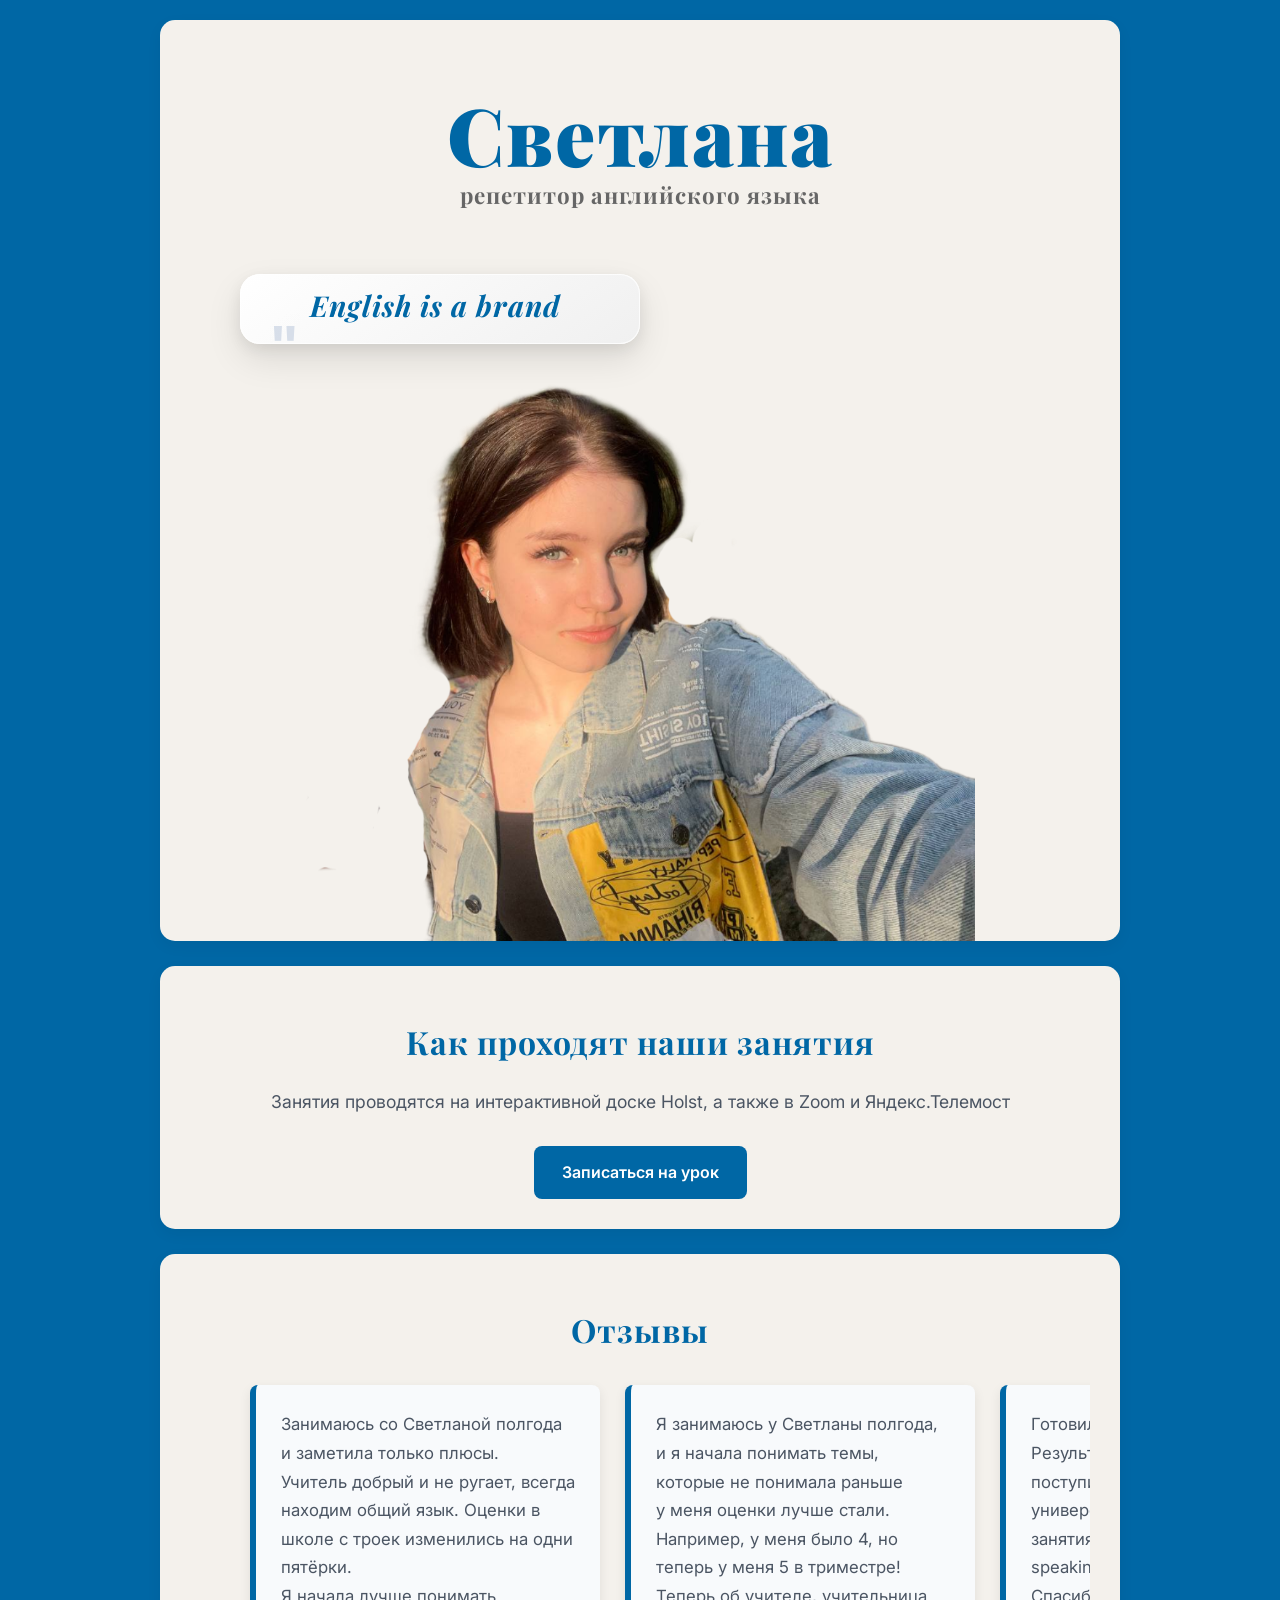
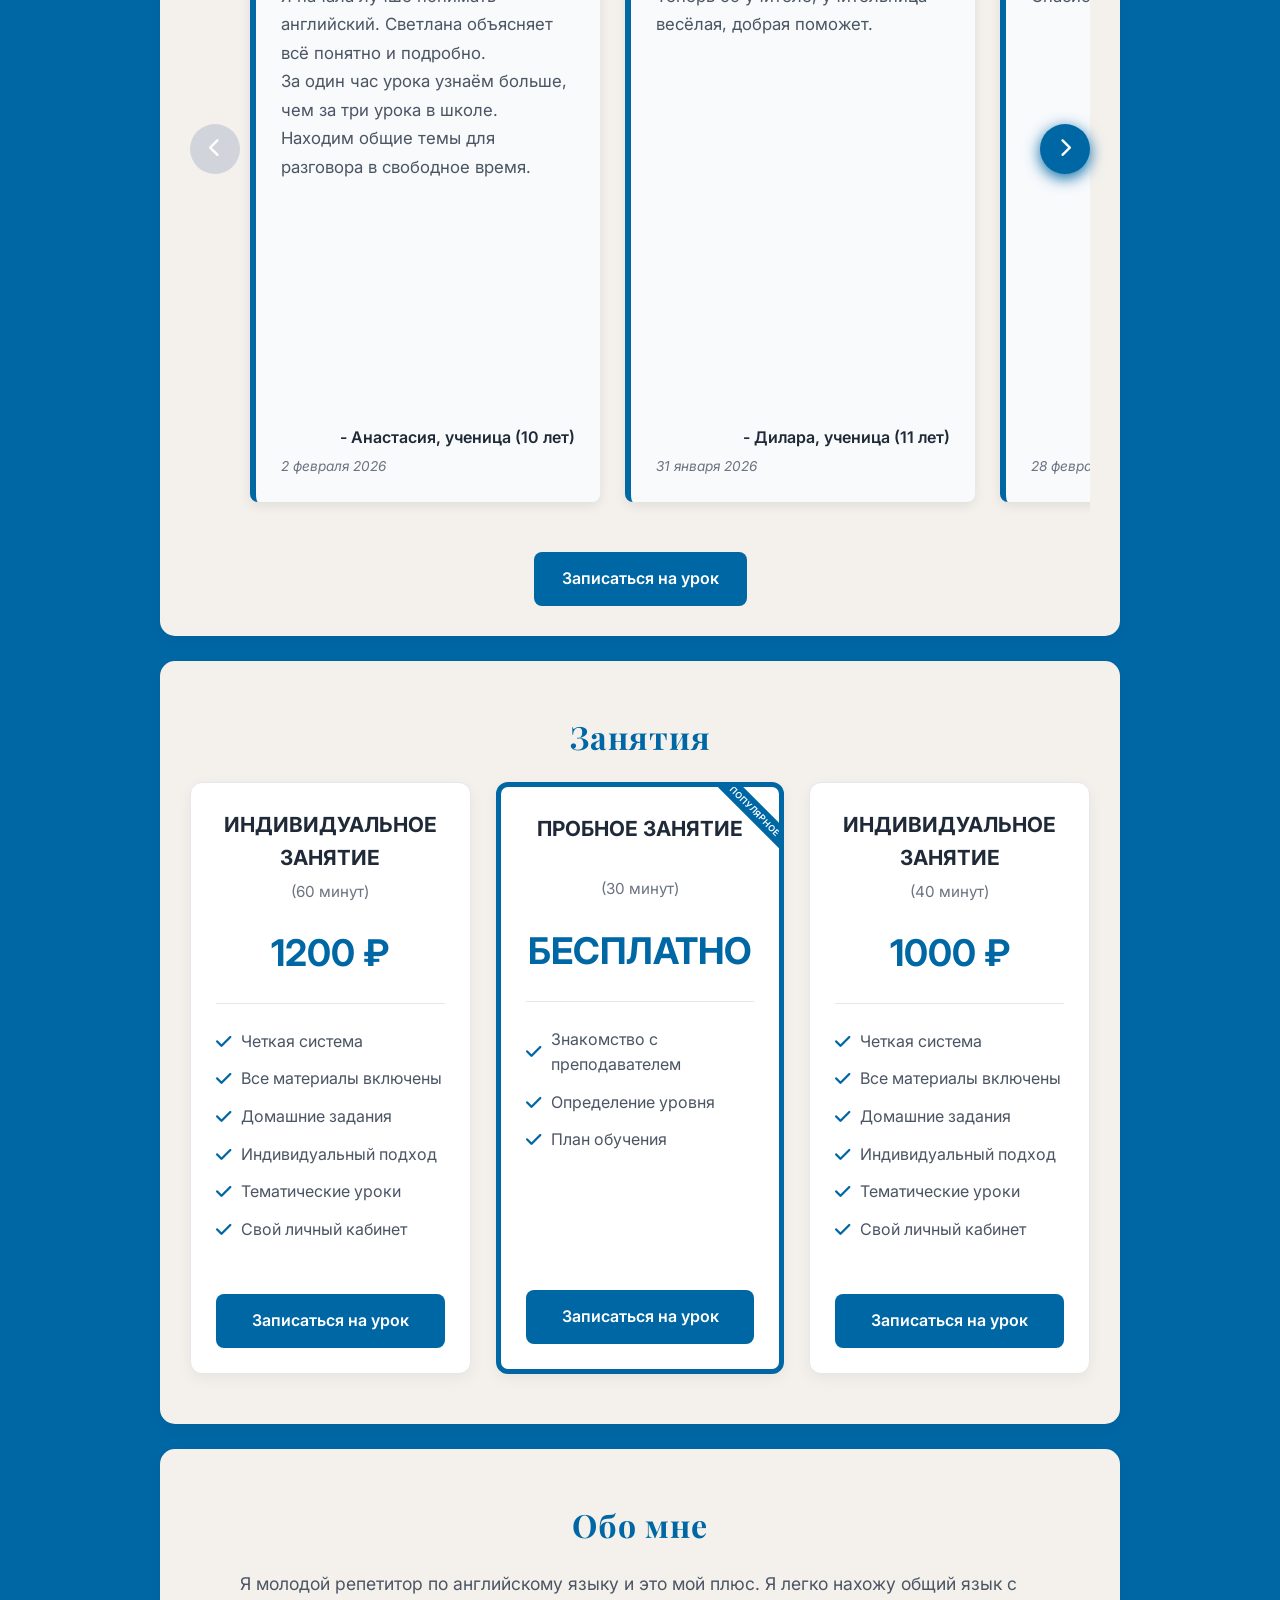
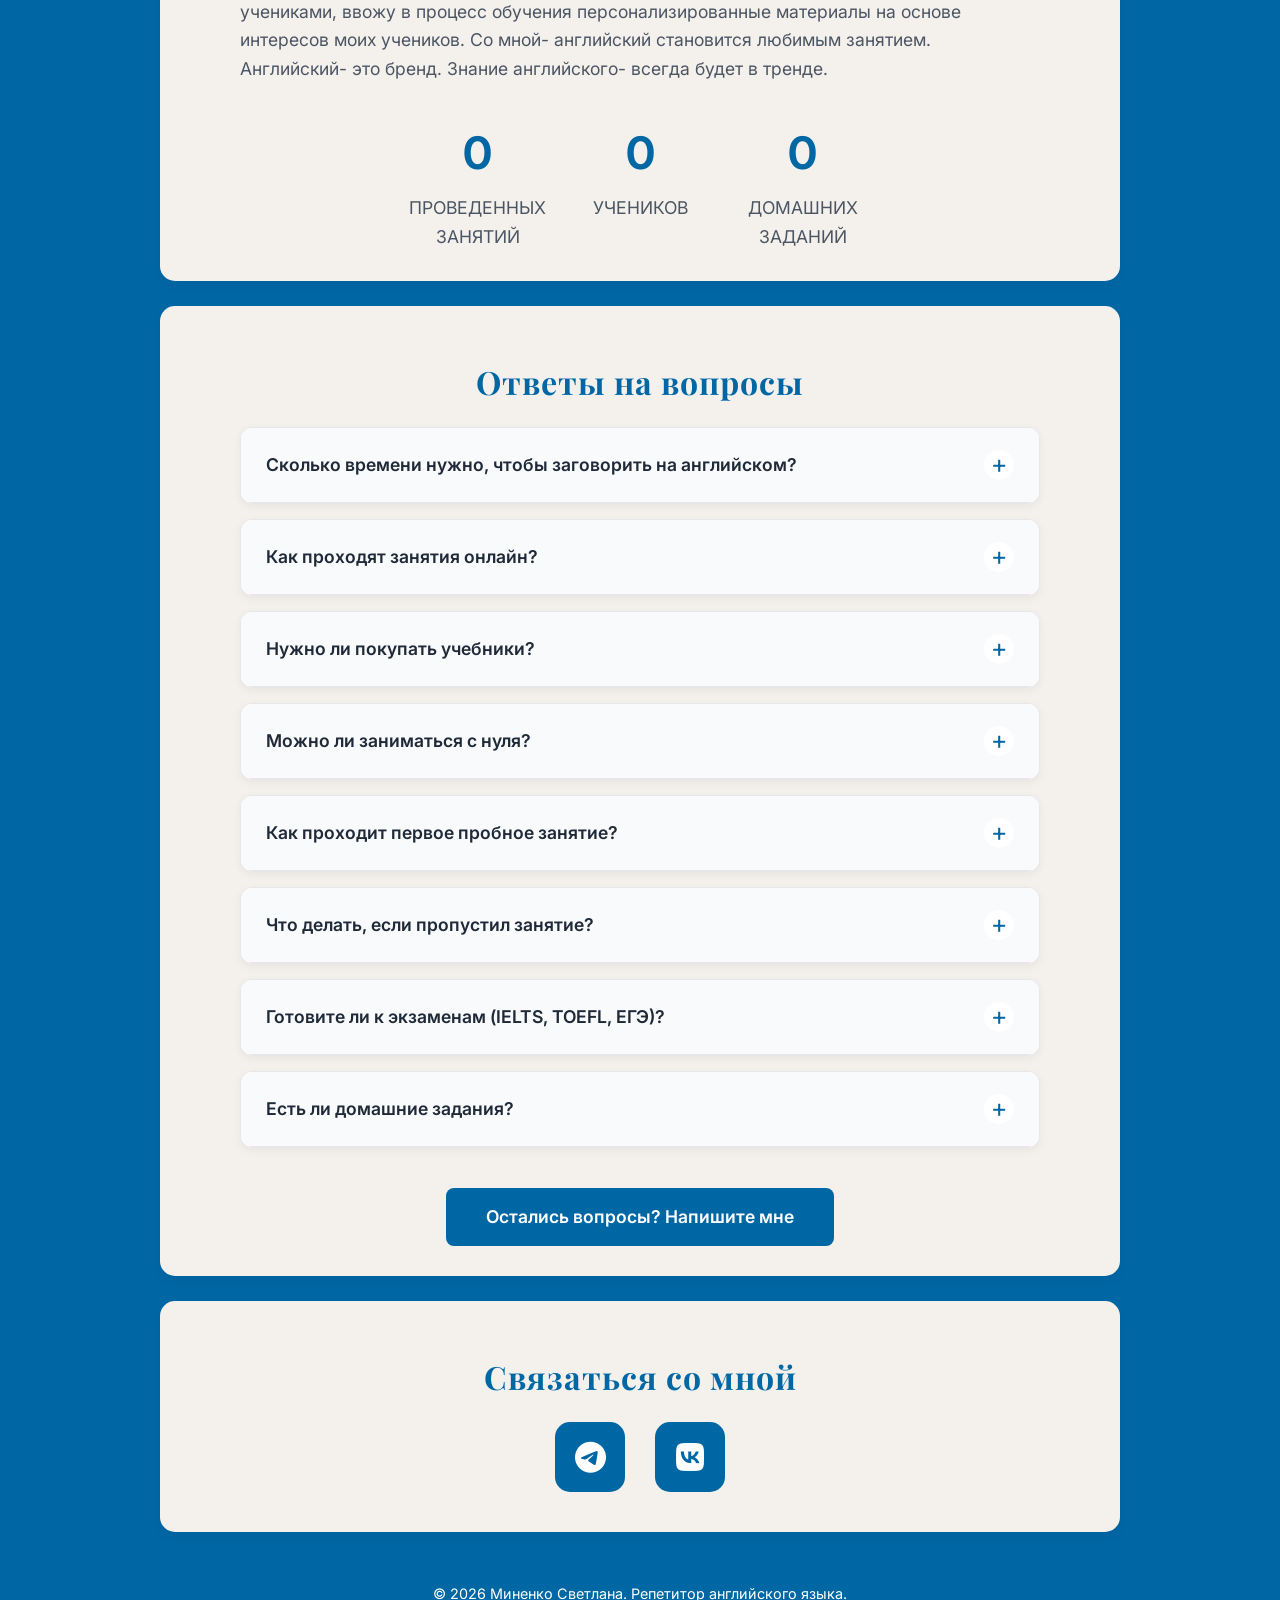
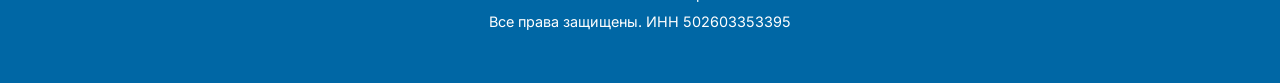
==== commit d179a889: "Add files via upload" ====
--- a/index.html
+++ b/index.html
@@ -53,7 +53,7 @@
                 <div class="review-card">
                     <div class="review-text">
                         <p>Занимаюсь со Светланой полгода и заметила только плюсы.</p> 
-                        <p>Учитеkь добрый и не ругает, всегда находим общий язык. Оценки в школе с троек изменились на одни пятёрки.</p>
+                        <p>Учитель добрый и не ругает, всегда находим общий язык. Оценки в школе с троек изменились на одни пятёрки.</p>
                         <p>Я начала лучше понимать английский. Светлана объясняет всё понятно и подробно.</p> 
                         <p>За один час урока узнаём больше, чем за три урока в школе. Находим общие темы для разговора в свободное время.</p>
                      </div>
@@ -253,7 +253,6 @@
                     <li>Работаем на интерактивной доске Holst</li>
                     <li>Используем современные учебные материалы</li>
                     <li>Все материалы предоставляются бесплатно</li>
-                    <li>Запись урока высылается после занятия</li>
                 </ul>
             </div>
         </div>
@@ -265,7 +264,7 @@
                 <span class="faq-icon">+</span>
             </div>
             <div class="faq-answer">
-                <p>Нет, все учебные материалы предоставляются бесплатно в электронном виде. Я использую:</p>
+                <p>В зависимости от курса и материала возможны варианты покупки учебника для удобства ученика, но также все материалы я предоставляю и высылаю бесплатно. Я использую:</p>
                 <ul>
                     <li>Официальные учебники Cambridge, Oxford, Pearson</li>
                     <li>Аутентичные материалы (статьи, видео, подкасты)</li>
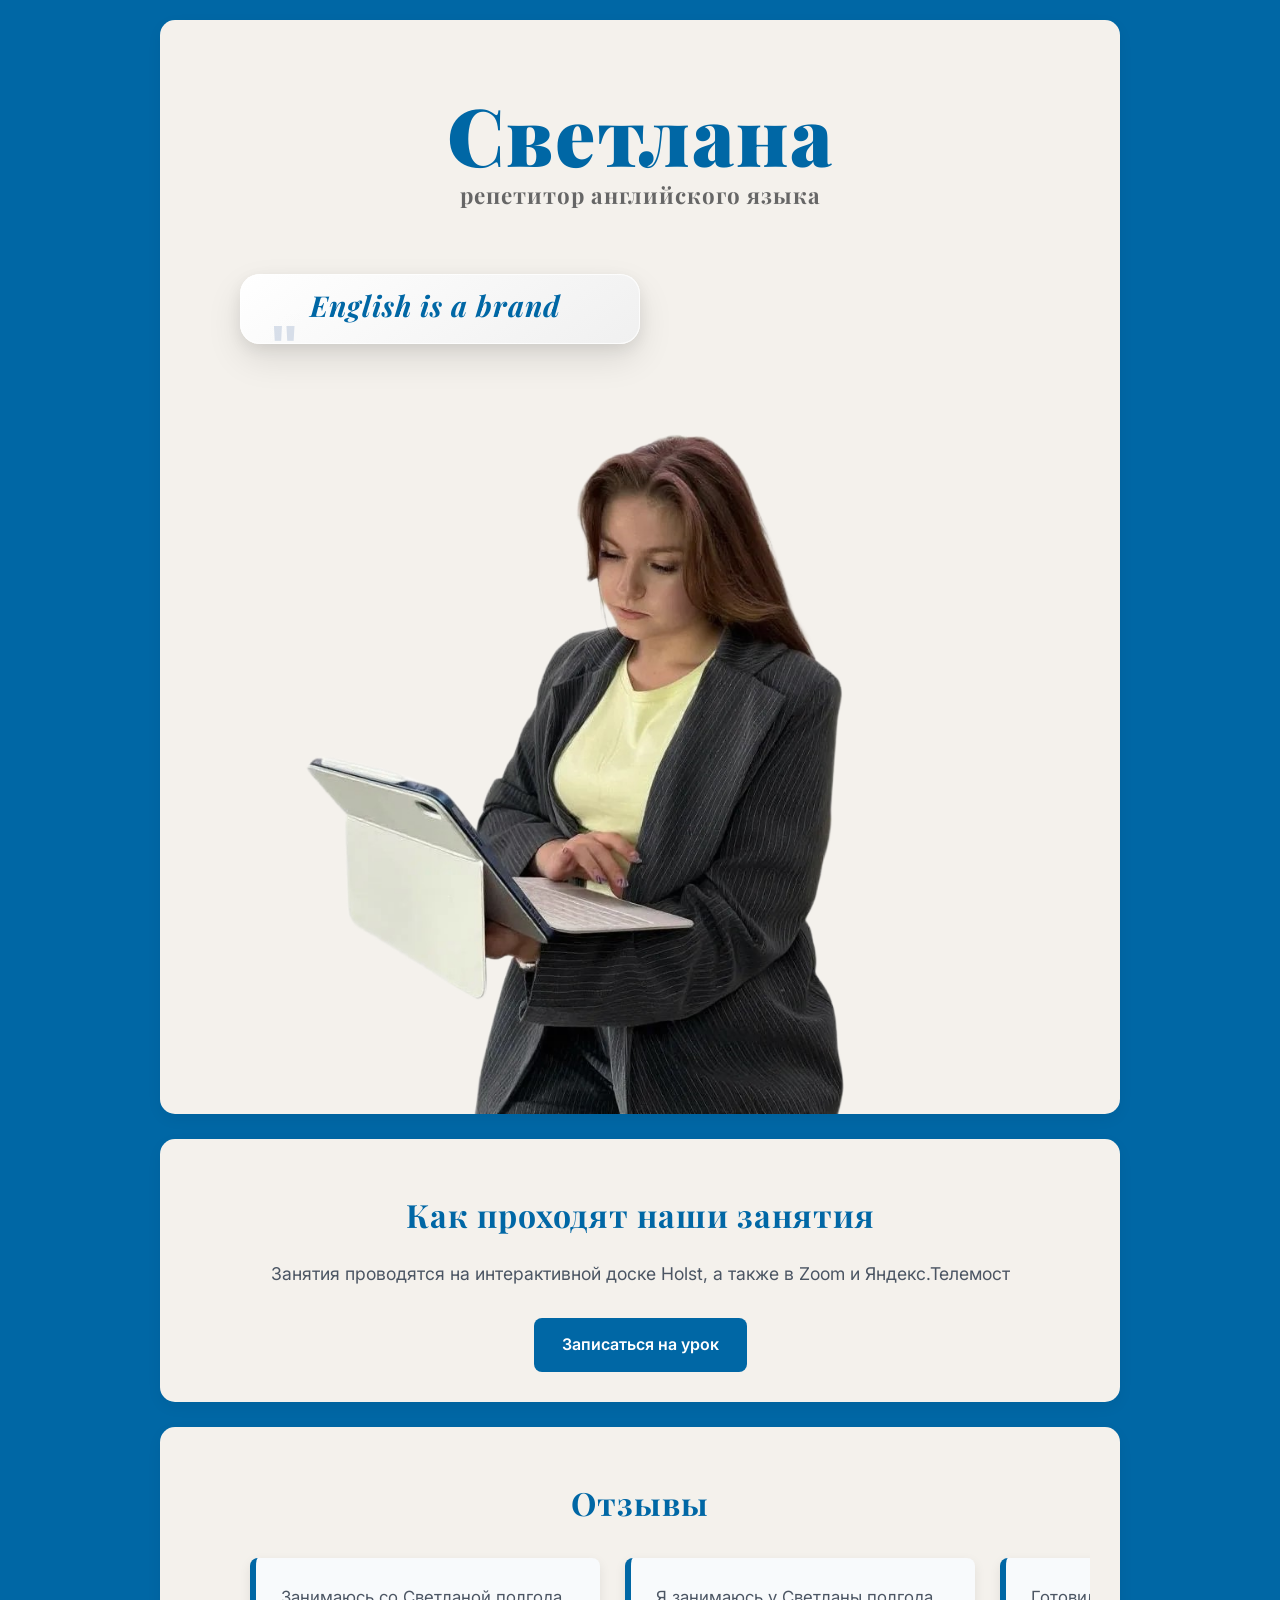
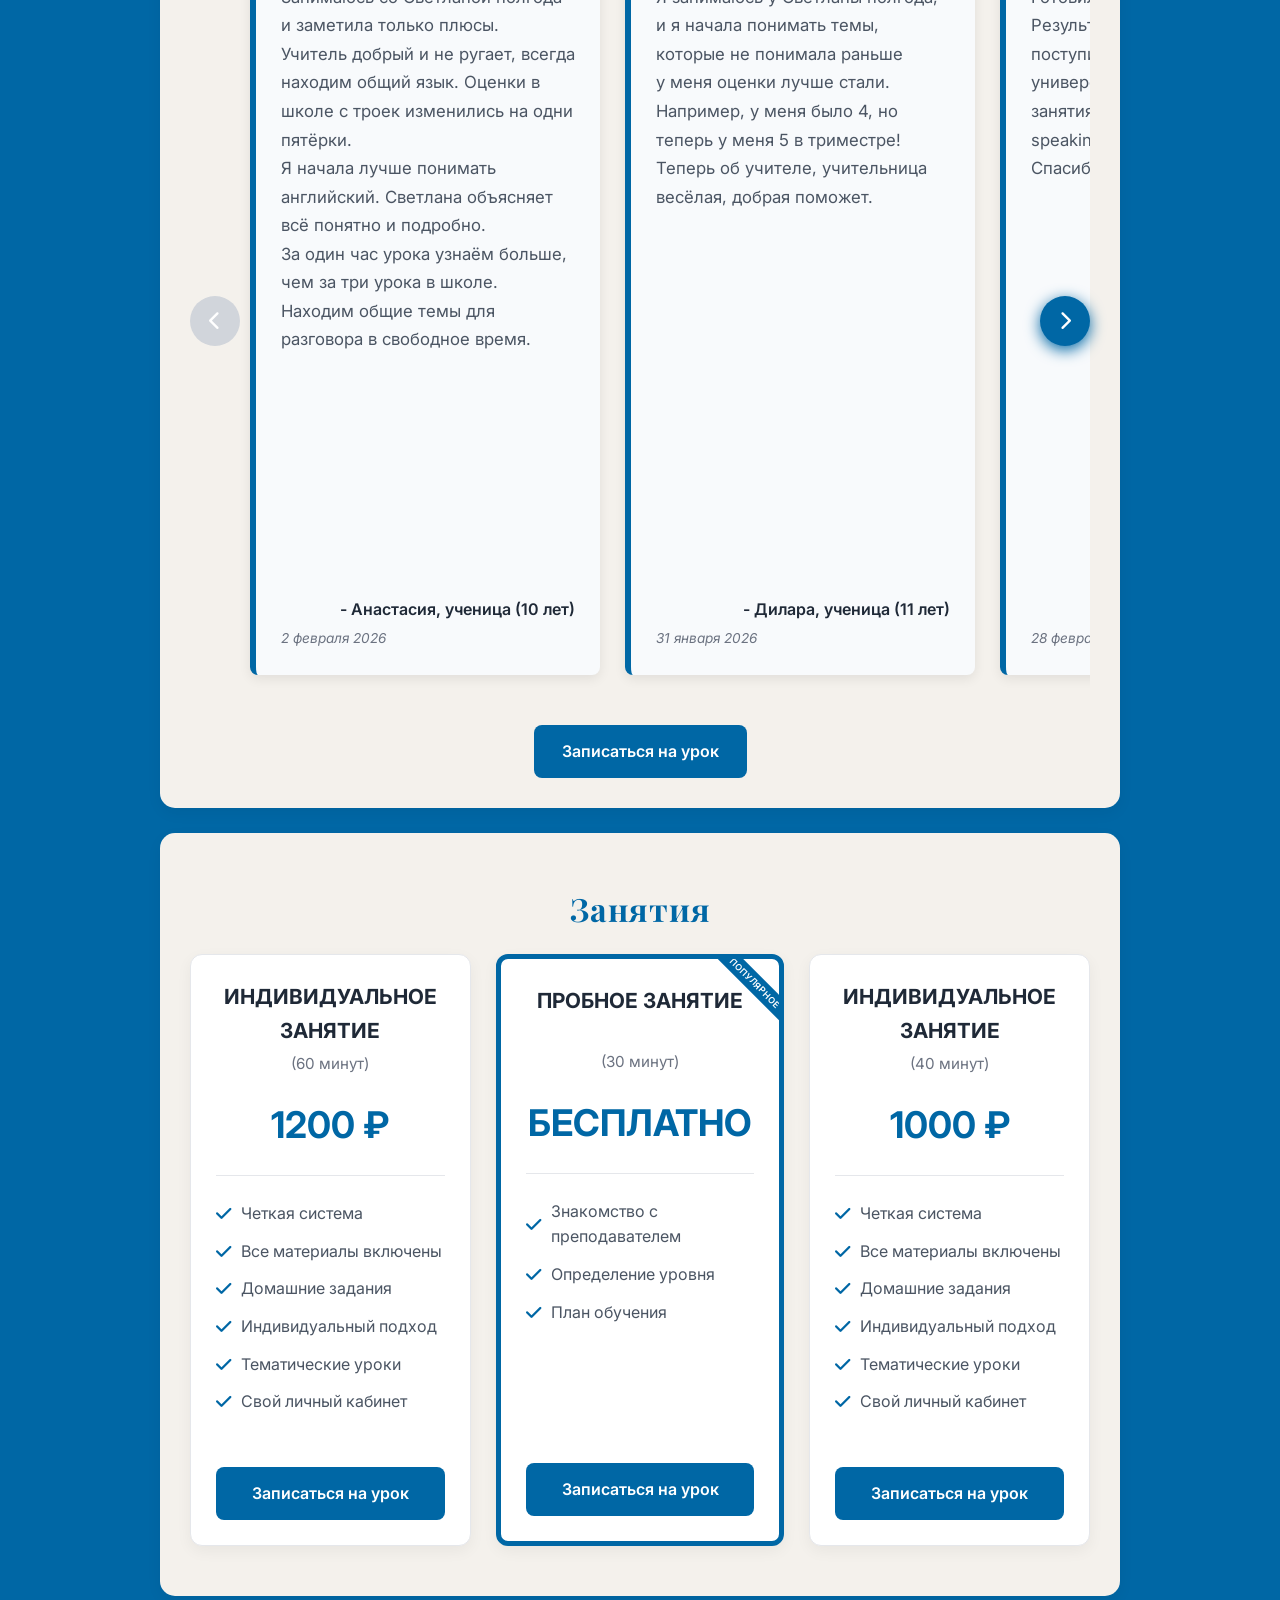
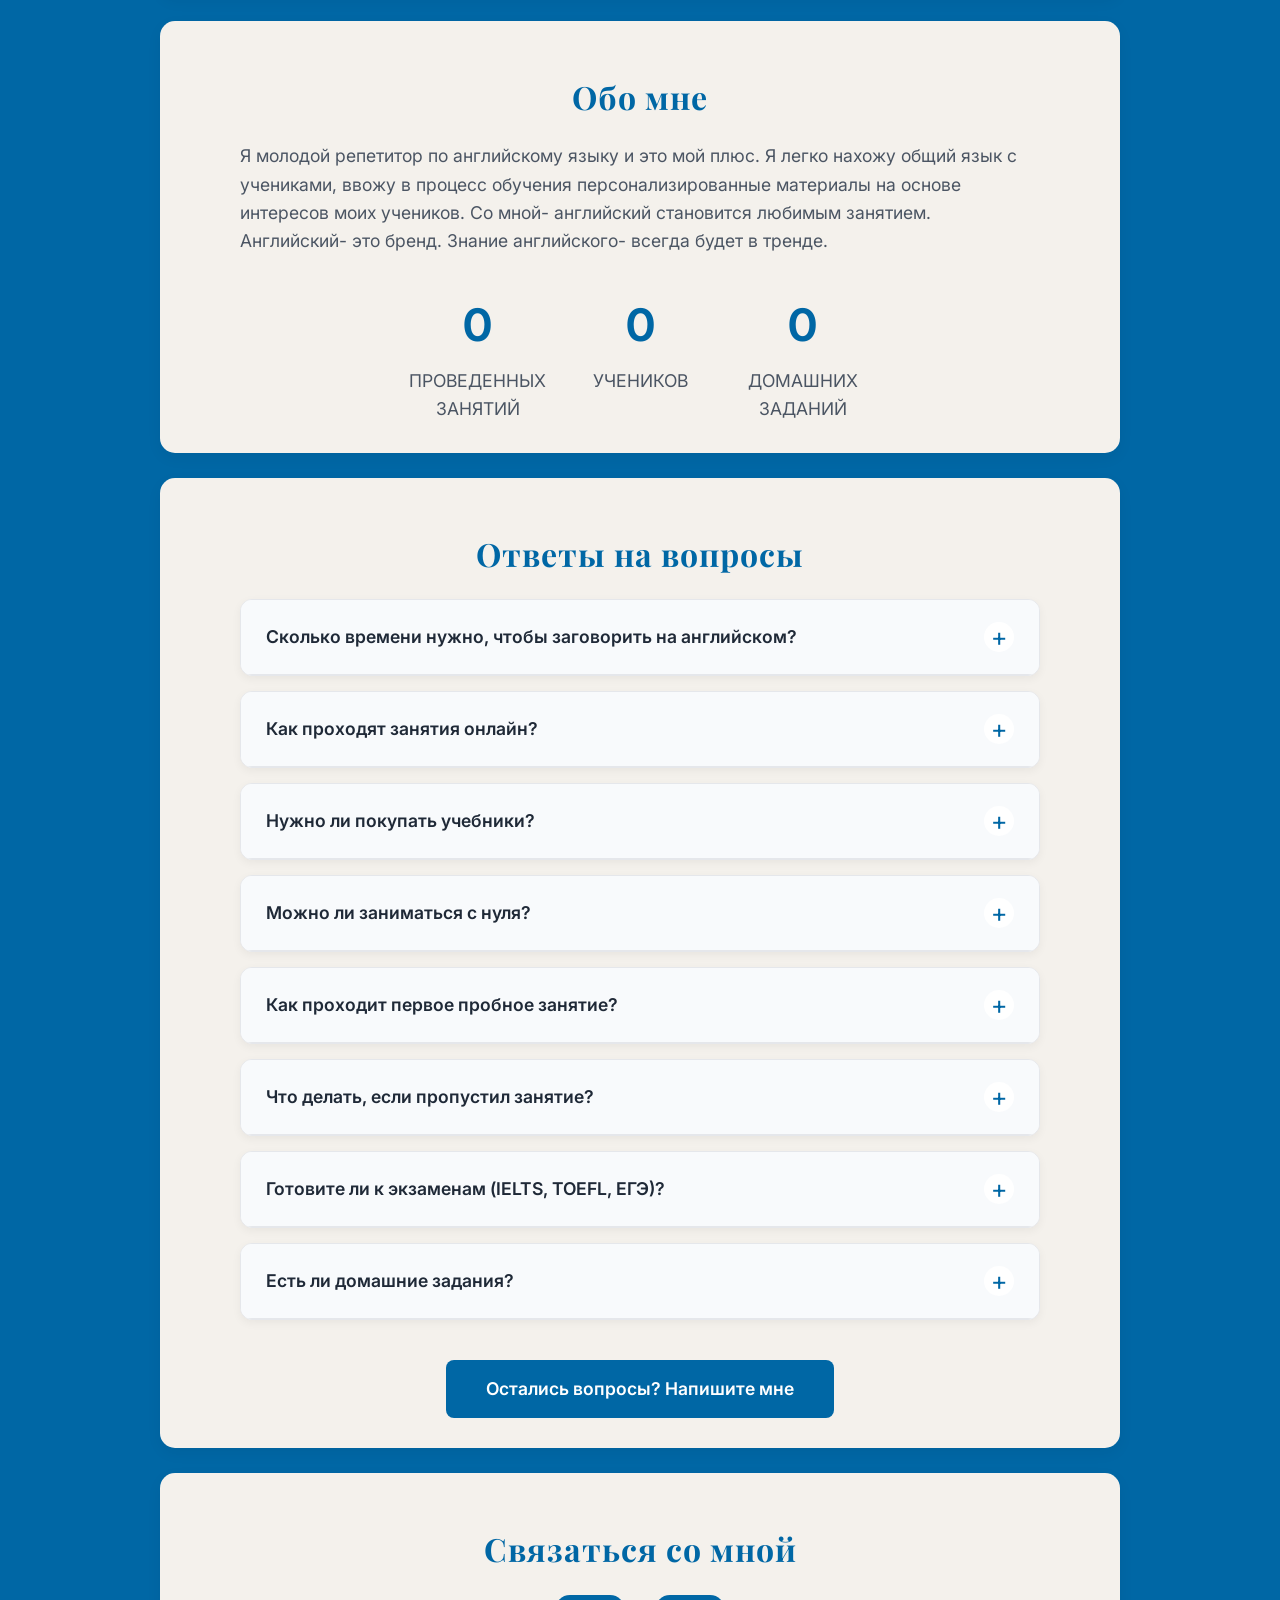
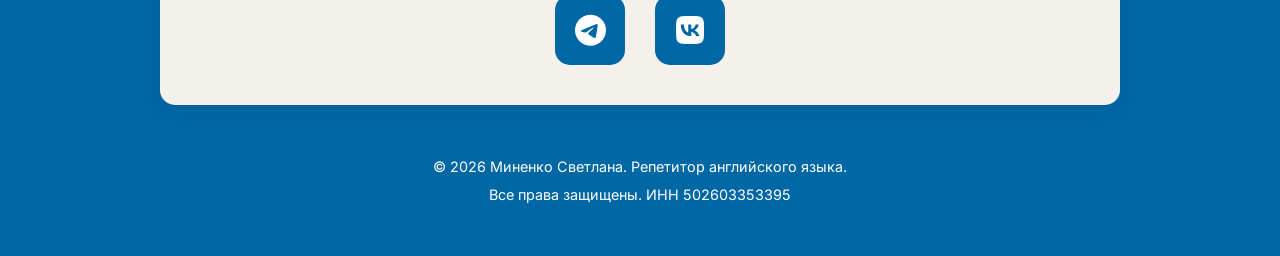
==== commit cd1151f9: "Update index.html" ====
--- a/index.html
+++ b/index.html
@@ -368,7 +368,7 @@
         <section class="section contact-form" id="contact-form">
             <h2 class="section-title">Связаться со мной</h2>
             <div class="social-links">
-                <a href="https://t.me/SM_English_bot" class="social-link tg-square" target="_blank">
+                <a href="https://t.me/minenko_sv" class="social-link tg-square" target="_blank">
                      <div class="icon-wrapper">
                     <i class="fab fa-telegram"></i>
                     </div>
--- a/Сайт.css
+++ b/Сайт.css
@@ -59,21 +59,23 @@
 }
 
 .hero-image {
-  width: 100%;
+  width: 80%;
   display: block;
+  margin-left: 100px;
 }
 
 /* Мобильная версия */
 @media (max-width: 768px) {
   .hero-image {
-    height: 50vh;
-    object-fit: cover;
+    height: 75vh;
+    object-fit: contain;
+    margin-left: 50px;
   }
   
   .hero-section {
-    margin: 0 calc(-50vw - 20% ); /* расширяем за пределы контейнера */
-    width: 75vw;
-     margin-bottom: -25px;
+    margin: 0 calc(-60vw - 20% ); /* расширяем за пределы контейнера */
+    width: 100vw;
+    margin-bottom: -47px;
   }
 }
 .profile-section {
@@ -792,6 +794,8 @@
     .profile-section {
         flex-direction: column;
         text-align: center;
+        margin-bottom: -30px;
+        margin-top: -100px;
     }
     
     .profile-info {
@@ -834,7 +838,7 @@
     .profile-img {
         width: 100px;
         height: 100px;
-        font-size: 2.8rem;
+        font-size: 2.9rem;
     }
     
     .profile-info h2 {
@@ -1090,7 +1094,7 @@
     position: relative;
     transition: transform 0.3s ease;
     margin-left: 50px;
-    
+    margin-bottom: -200px;
 }
 
 .quote-sticker:hover {
@@ -1185,7 +1189,8 @@
         padding: 25px 15px;
         border-radius: 12px;
         max-width: 250px;
-        margin-bottom: 50px;
+        margin-bottom: 10px;
+        margin-top: -50px;
     }
     
     .quote-text {
@@ -1198,6 +1203,15 @@
         top: 10px;
         left: 15px;
     }
+    .profile-section {
+    display: flex;
+    justify-content: center;
+    align-items: center;
+    gap: 25px;
+    flex-wrap: wrap;
+    margin-top: -150px;
+    margin-bottom: -100px;
+}
     
 }
 
@@ -1217,4 +1231,4 @@
     .quote-author {
         font-size: 0.9rem;
     }
-}
+}
